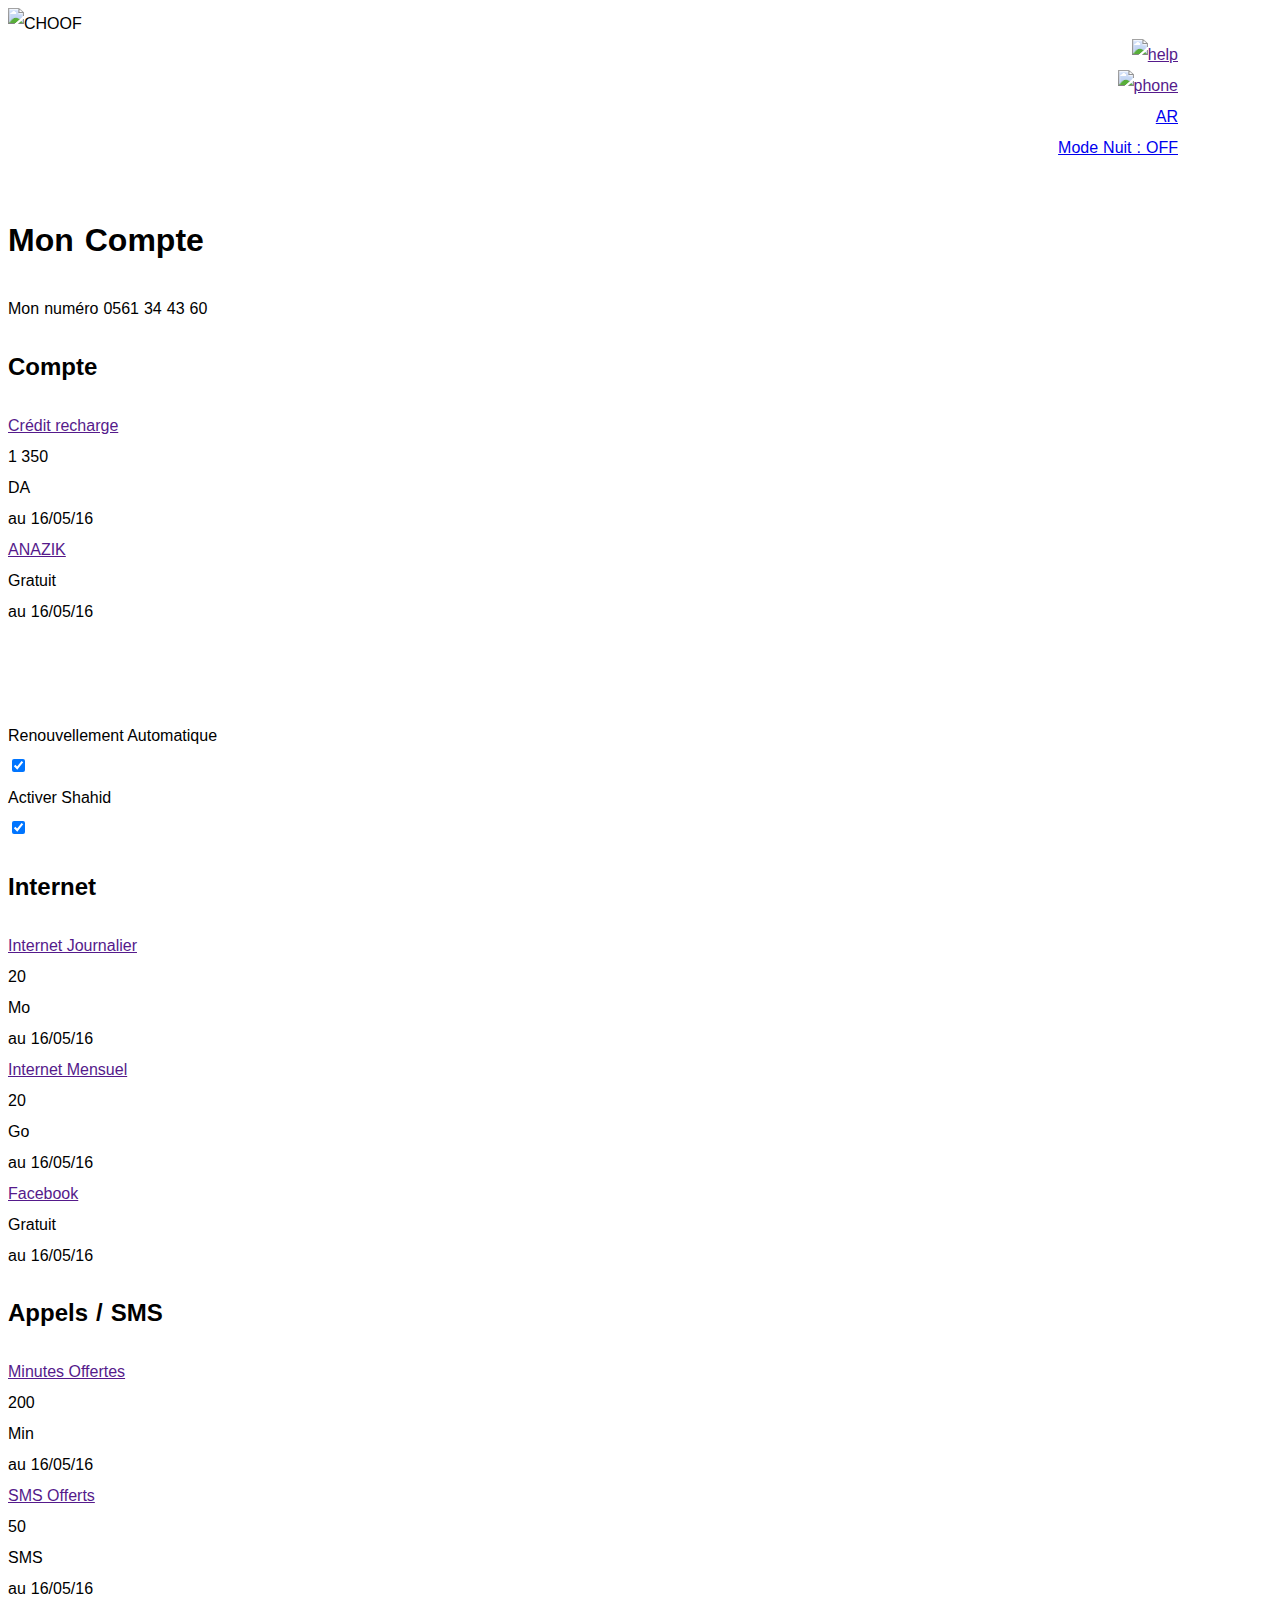
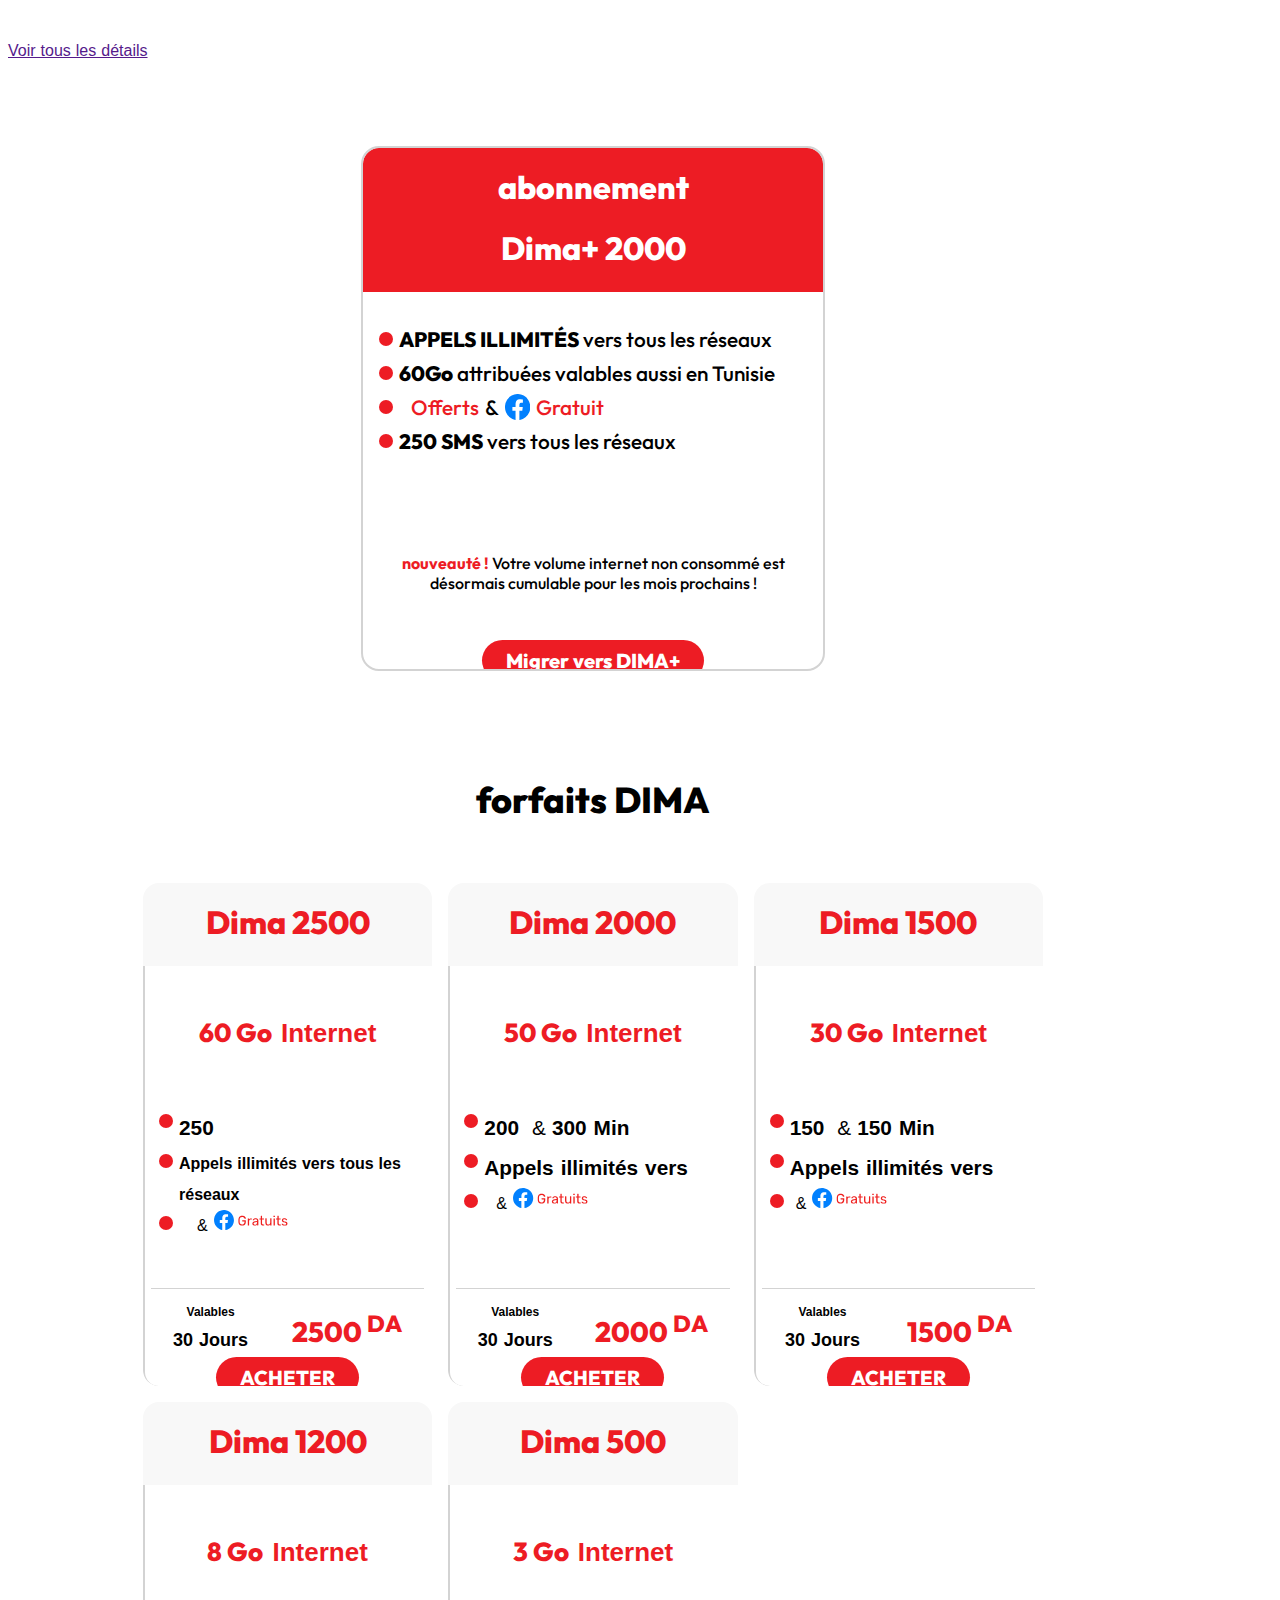
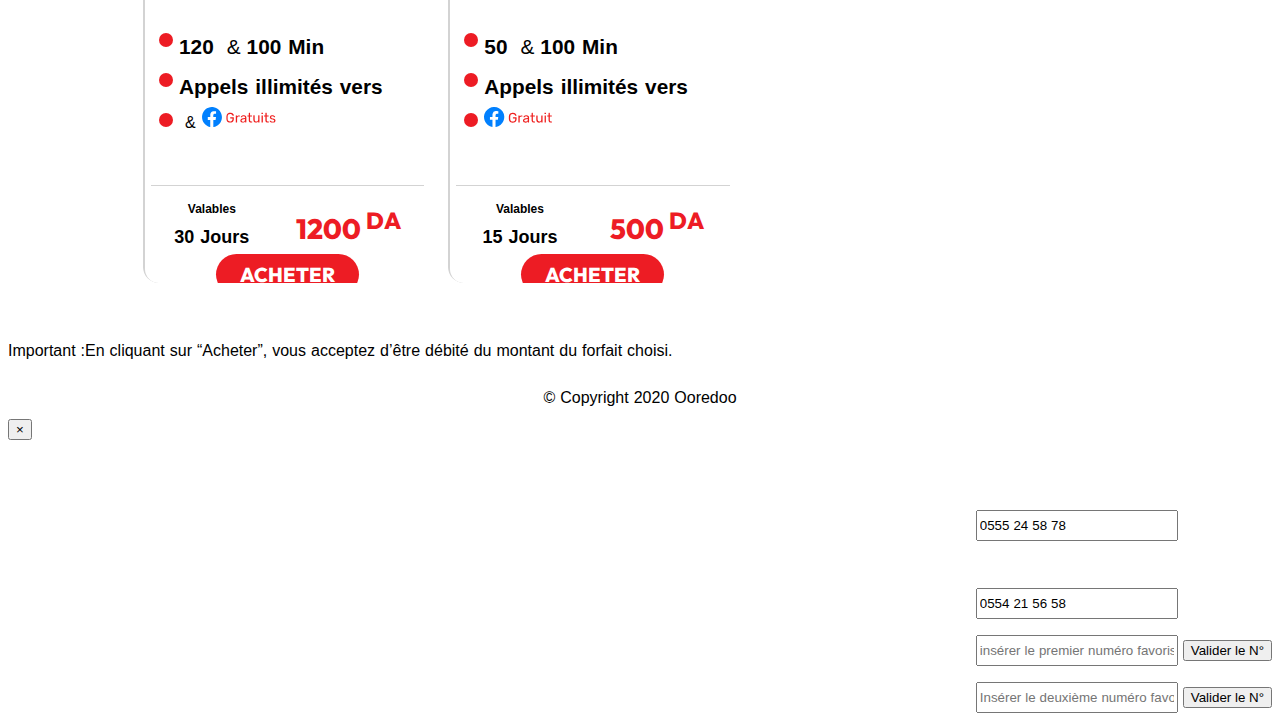
==== index.html @ aa5a16ae "forfaits done" ====
<!DOCTYPE html>
<html lang="fr">

<head>
    <meta charset="utf-8">
    <meta http-equiv="X-UA-Compatible"
          content="IE=edge">
    <meta name="viewport"
          content="width=device-width, initial-scale=1">
    <meta name="description"
          content="Page light">
    <meta name="author"
          content="ooredoo">
    <!-- generics -->
    <link rel="icon"
          href="images/icons/favicon-32.png"
          sizes="32x32">
    <link rel="icon"
          href="images/icons/favicon-57.png"
          sizes="57x57">
    <link rel="icon"
          href="images/icons/favicon-76.png"
          sizes="76x76">
    <link rel="icon"
          href="images/icons/favicon-96.png"
          sizes="96x96">
    <link rel="icon"
          href="images/icons/favicon-128.png"
          sizes="128x128">
    <link rel="icon"
          href="images/icons/favicon-192.png"
          sizes="192x192">
    <link rel="icon"
          href="images/icons/favicon-228.png"
          sizes="228x228">

    <!-- Android -->
    <link rel="shortcut icon"
          sizes="196x196"
          href="images/icons/favicon-196.png">

    <!-- iOS -->
    <link rel="apple-touch-icon"
          href="images/icons/favicon-120.png"
          sizes="120x120">
    <link rel="apple-touch-icon"
          href="images/icons/favicon-152.png"
          sizes="152x152">
    <link rel="apple-touch-icon"
          href="images/icons/favicon-180.png"
          sizes="180x180">


    <title>Page light - Forfait</title>
    <!-- Style CSS================================================================================ -->
    <link href="css/bootstrap.min.css"
          rel="stylesheet">
    <link href="css/bootstrap-theme.css"
          rel="stylesheet">
    <link href="css/font-awesome.min.css"
          rel="stylesheet">
    <link href="css/style.css"
          rel="stylesheet">
    <link href="css/icomoon.css"
          rel="stylesheet">
    <!-- <link href="css/rtl.css" rel="stylesheet"> -->
    <!-- Essential scripts ======================================================================== -->
    <script src="js/jquery/jquery-1.11.2.min.js"></script>
    <script type="text/javascript"
            src="js/jquery/jquery-migrate-1.2.1.min.js"></script>
    <script type='text/javascript'
            src='js/jquery/jquery.easing.js'></script>
    <script type='text/javascript'
            src='js/carousel.js'
            defer></script>
    <link rel="stylesheet"
          href="css/carousel.css">

    <link rel="stylesheet" href="css/components/ltm-modal.css">
    <link rel="stylesheet" href="css/obot.css">
    <script type='text/javascript' src="js/components/obot.js" defer></script>
    <script type='text/javascript' src="js/components/LtmModal.js" defer></script>
    <script src="js/components/LtmCardStepCollapse.js" defer></script>
    <script>
        $ = jQuery.noConflict();
    </script>
    <!-- Just for debugging purposes. Don't actually copy these 2 lines! --><!--[if lt IE 9]>
    <script src="js/ie8-responsive-file-warning.js"></script><![endif]-->
    <script src="js/ie-emulation-modes-warning.js"></script>
    <!-- HTML5 shim and Respond.js for IE8 support of HTML5 elements and media queries --><!--[if lt IE 9]>
    <script src="https://oss.maxcdn.com/html5shiv/3.7.2/html5shiv.min.js"></script>
    <script src="https://oss.maxcdn.com/respond/1.4.2/respond.min.js"></script><![endif]-->
    <!--     la gold-->

    <link href="css/components/ltm-card-step-collapse.css"
          rel="stylesheet">
    <!--     la gold-->
    <link href="css/recharge.css"
          rel="stylesheet">
    <link href="css/recharge-custom.css"
          rel="stylesheet">
    <link href="css/recharge-card.css"
          rel="stylesheet">
    <script type="text/javascript"
            defer>

        if(new URLSearchParams(window.location.search).get('resetShahid')==='true'){
            window.localStorage.setItem('shahid-active',"");
            const url = new URL(window.location.href);
            const params = new URLSearchParams(url.search);
            params.delete("resetShahid");
            window.history.replaceState({}, '', `${url.pathname}?${params}`);
            location.reload();
        }
        window.isShahidActive=window.localStorage.getItem('shahid-active')==="true";

        if(!window.isShahidActive){
           setTimeout(()=>{
               const modal=document.getElementById('shahid-modal');
               modal.open();
           },1000)
        }
    </script>
</head>

<body class="recharge">
<modal-component default-open="false" id="buy-modal">
    <div class="ltm-modal-container">
        <div class="ltm-modal">
            <div class="ltm-modal-header" style="justify-content: center">
                <div class="ltm-modal-title text-red text-center fs-34 text-outfit-bold" id="buy-modal-title">
                    DIMA 500
                </div>
                <!--                <button class="ltm-close-btn" onclick="document.getElementById('buy-modal').close()">-->
                <!--                    <img src="./images/components/close.png" alt="close"></button>-->
            </div>
            <div class="ltm-modal-body">
                <div style="padding: 1.2em;" class="text-center text-outfit" id="buy-modal-msg">
                    ...
                </div>
            </div>
            <div class="ltm-modal-footer" style="margin-bottom: 1em">
                <button class=" red-btn-outline border-round text-uppercase  text-outfit-bold" onclick="document.getElementById('buy-modal').close()">
                    ANNULER
                </button>
                <button class="red-btn border-round text-uppercase  text-outfit-bold"
                        onclick="
                        document.getElementById('buy-modal').close();
                        new URLSearchParams(window.location.search).get('noCredit')==='true'?document.getElementById('credit-modal').open():document.getElementById('congrats-modal').open();
                        "
                >
                    ACHETER
                </button>
            </div>
        </div>
    </div>
</modal-component>
<modal-component default-open="false" id="congrats-modal">
    <div class="ltm-modal-container">
        <div class="ltm-modal">
            <div class="ltm-modal-header" style="justify-content: center">
                <div class="ltm-modal-title text-red text-center fs-34 text-outfit-bold">
                    Félicitation !
                </div>
                <!--                <button class="ltm-close-btn" onclick="document.getElementById('congrats-modal').close()">-->
                <!--                    <img src="./images/components/close.png" alt="close"></button>-->
            </div>
            <div class="ltm-modal-body">
                <div style="padding: 1.2em;" class="text-center text-outfit" id="congrats-modal-msg">
                    ...
                </div>
            </div>
            <div class="ltm-modal-footer" style="margin-bottom: 1em" id="congrats-modal-footer">
                <button class="red-btn border-round text-uppercase text-outfit-bold" onclick="document.getElementById('congrats-modal').close()">
                    OK
                </button>
            </div>
            <div class="ltm-modal-footer" style="margin-bottom: 1em" id="congrats-modal-footer-shahid">
                <button class="red-btn-outline border-round text-uppercase text-outfit-bold" onclick="document.getElementById('congrats-modal').close()">
                    OK
                </button>
                <button class="red-btn border-round text-uppercase  text-outfit-bold" onclick="
                 localStorage.setItem('shahid-active','true');
                document.getElementById('congrats-modal').close();
                document.getElementById('congrats-shahid-modal').open()">
                    ACTIVER SHAHID
                </button>
            </div>
        </div>
    </div>
</modal-component>
<modal-component default-open="false" id="credit-modal">
    <div class="ltm-modal-container">
        <div class="ltm-modal">
            <div class="ltm-modal-header" style="justify-content: end">
                <!--                <div class="ltm-modal-title text-red text-center fs-34 text-outfit-bold">-->
                <!--                </div>-->
                <button class="ltm-close-btn" onclick="document.getElementById('credit-modal').close()">
                    <img src="./images/components/close.png" alt="close"></button>
            </div>
            <div class="ltm-modal-body">
                <div style="padding: 0 1.2em 2em;" class="text-center text-outfit" id="credit-modal-msg">
                    ...
                </div>
            </div>
            <!--            <div class="ltm-modal-footer" style="margin-bottom: 1em">-->
            <!--                <button class="red-btn border-round text-uppercase  text-outfit-bold" onclick="document.getElementById('credit-modal').close()">-->
            <!--                    OK-->
            <!--                </button>-->
            <!--            </div>-->
        </div>
    </div>
</modal-component>
<modal-component default-open="false" id="shahid-modal">
    <div class="ltm-modal-container">
        <div class="ltm-modal">
            <div class="ltm-modal-header" style="justify-content: end">
                <div class="ltm-modal-title text-red text-center fs-34 text-outfit-bold">SHAHID</div>
                <button class="ltm-close-btn" onclick="document.getElementById('shahid-modal').close()">
                    <img src="./images/components/close.png" alt="close"></button>
            </div>
            <div class="ltm-modal-body">
                <div style="padding: 0 1.2em 2em;" class="text-center text-outfit" id="shahid-modal-msg">
                    Profitez d'un accès à Shahid Mobile
                    <br>
                    valable jusqu'au jj/mm/aaaa
                </div>
            </div>
            <div class="ltm-modal-footer" style="margin-bottom: 1em">
                <button class="red-btn-outline border-round text-uppercase  text-outfit-bold" onclick="document.getElementById('shahid-modal').close()">
                    ANNULER
                </button>
                <button class="red-btn border-round text-uppercase  text-outfit-bold" onclick="
                localStorage.setItem('shahid-active','true');
                document.getElementById('shahid-modal').close();
                document.getElementById('congrats-shahid-modal').open()
                ">
                    ACTIVER
                </button>
            </div>
        </div>
    </div>
</modal-component>
<modal-component default-open="false" id="congrats-shahid-modal">
    <div class="ltm-modal-container">
        <div class="ltm-modal">
            <div class="ltm-modal-header" style="justify-content: center">
                <div class="ltm-modal-title text-red text-center fs-34 text-outfit-bold text-uppercase">
                    SHAHID activé !
                </div>
                <!--                <button class="ltm-close-btn" onclick="document.getElementById('congrats-modal').close()">-->
                <!--                    <img src="./images/components/close.png" alt="close"></button>-->
            </div>
            <div class="ltm-modal-body">
                <div style="padding: 1.2em;" class="text-center text-outfit" id="congrats-shahid-modal-msg">
                    Service Shahid activé ! Vous recevrez un SMS avec un lien sous peu
                </div>
            </div>
            <div class="ltm-modal-footer" style="margin-bottom: 1em">
                <button class="red-btn border-round text-uppercase  text-outfit-bold" onclick="document.getElementById('congrats-shahid-modal').close()">
                    OK
                </button>
            </div>
        </div>
    </div>
</modal-component>

<!--<obot-component id="obot">-->
<!--    <div class="ltm-obot-container" id="obot-container-div">-->
<!--        <div class="ltm-obot-chat-container">-->
<!--            <div class="ltm-obot-header">-->
<!--                <img src="./images/obot/chat-title.png" alt="">-->
<!--                <img src="./images/obot/close.png" alt="" onclick="document.getElementById('obot').toggle();document.getElementById('obot-modal').close()">-->
<!--            </div>-->
<!--            <div id="obot-scroll-div">-->
<!--                <div id="obot-discussion-div">-->

<!--                </div>-->
<!--                <div id="obot-choices-container-div">-->
<!--                    <p>Quel est votre requete:</p>-->
<!--                    <div id="obot-choices-div">-->
<!--                    </div>-->
<!--                </div>-->
<!--                <div id="obot-thinking" class="d-none"><span>...</span></div>-->
<!--            </div>-->
<!--            <div class="ltm-obot-footer">-->
<!--                <input id="obot-text-input" type="text" placeholder="Exemple : quel sont les offres disponibles">-->
<!--                <button id="obot-send-btn"><img src="./images/obot/send.png" alt=""></button>-->
<!--            </div>-->
<!--        </div>-->
<!--        <button class="ltm-obot-toggle" onclick="document.getElementById('obot').toggle();document.getElementById('obot-modal').close()">-->
<!--            <img src="images/obot/obot.png" alt="close"></button>-->

<!--    </div>-->
<!--</obot-component>-->


<div class="custom-modal modal-hidden"
     id="custom-modal">
    <script>
        const page1 = () => {
            const p1 = document.getElementById("modal-page-1");
            const p2 = document.getElementById("modal-page-2");
            const btn2 = document.getElementById("btn-conditions");
            p1.classList.remove("d-none");
            p2.classList.add("d-none");
            btn2.classList.remove("d-none");
        };
        const page2 = () => {
            const p1 = document.getElementById("modal-page-1");
            const p2 = document.getElementById("modal-page-2");
            const btn2 = document.getElementById("btn-conditions");
            p2.classList.remove("d-none");
            p1.classList.add("d-none");
            btn2.classList.add("d-none");
        };

        function validateDate() {
            const isValidDate = (dateString) => {
                // Check if the input is a valid date using a regular expression
                const dateRegex = /^\d{4}-\d{2}-\d{2}$/;

                if (!dateRegex.test(dateString)) {
                    return false;
                }

                // Check if the date is a valid date using JavaScript Date object
                const date = new Date(dateString);
                return !isNaN(date.getTime());
            }
            const dateInput = document.getElementById('modal-dateInput').value;
            const acceptBtn = document.getElementById('btn-accept-date');
            acceptBtn.disabled = !isValidDate(dateInput)
            console.log("is typing", dateInput, acceptBtn.disabled)
        }


    </script>
    <div class="custom-modal-popup relative"
         style="padding: 34px 60px">
        <button class="close text"
                onclick="closeModal()"><img src="images/carousel-assets/close.png"
                                            alt="close"/></button>
        <h2 class="text-center text-outfit text-red"
            style="font-size: 2rem">INFORMATIONS</h2>
        <div id="modal-page-1">
            <p class="text-center text-bold text-outfit">
                Signez votre contrat <img src="images/fidelity/4G.png"
                                          class="img-inline-1em"> gratuitement et sans engagement et bénéficiez d'une semaine de connexion GRATUITE
                (1GO).
            </p>
            <br> <br>
            <div class="center">
                <button class="red-btn text-outfit border-round fs-18"
                        onclick="page2()">ACCEPTER
                </button>
            </div>
        </div>
        <div id="modal-page-2"
             class="d-none">
            <p class="text-center text-bold text-outfit">
                Veulillez introduire votre date de naissance comme suit
            </p>
            <p class="text-center text-bold text-outfit">
                <input type="date"
                       id="modal-dateInput"
                       class="form-control"
                       name="birthday"
                       placeholder="Exemple: JJ/MM/AAAA"
                       value=""
                       required
                       style="border-radius: 40px; background-color: #c9c9c9"
                       onchange="validateDate()"
                >
            </p>
            <br> <br>
            <div class="center">
                <button class="red-btn-outline text-outfit border-round fs-18"
                        onclick="page1()">RETOUR
                </button>
                <button class="red-btn text-outfit border-round fs-18"
                        id="btn-accept-date"
                        disabled
                        onclick="(()=>{
                  window.location.href = './conditions.html';
                })()">ACCEPTER
                </button>
            </div>
        </div>


        <!--        <a href="./conditions.html" class="red-btn text-outfit border-round fs-18">ACCEPTER</a>-->

        <br> <a href="./conditions.html"
                class="text-uppercase text-bold"
                style="color: inherit; position: absolute;right: 16px; bottom: 16px"
                id="btn-conditions">Conditions générales</a> <img src="images/fidelity/4G.png"
                                                                  style="position: absolute;right: 0;bottom: 0;z-index: -1;opacity: 0.2">
    </div>
</div>
<div class="accessibilities mobileMenu"
     style="display: none;">
    <div class="accessibilities-header">
        <img src="images/choof-black.svg"
             alt="Logo ooredoo"
             class="img-responsive">
    </div>
    <div class="accessibilities-menu">
        <ul>
            <li>
                <a href="#"
                   class="dark-btn-mobile"> <span><img src="images/icons/dark-icon.svg"
                                                       width="23"
                                                       alt=""></span> <span
                        class="dark-btn-caption">Activer mode nuit</span> </a>
            </li>
            <li>
                <a href="index-ar.html"> <span class="lang"><img src="images/icons/icone-ar.svg"
                                                                 width="23"
                                                                 alt=""></span> Changer de langue </a>
            </li>
            <li>
                <a href=""> <span class="comment"><img src="images/icons/icone-quest.svg"
                                                       width="14"
                                                       alt=""></span> Comment recharger ma ligne ? </a>
            </li>
            <li>
                <a href=""> <span class="aide"><img src="images/icons/icone-aide.svg"
                                                    width="19"
                                                    alt=""></span> Besoin d’aide ? </a>
            </li>
        </ul>
    </div>
</div>
<div id="page"
     class="clearfix">

    <div class="header">
        <div class="container">
            <div class="pull-right">
                <div class="logo-section">

                    <div class="logo-directive">
                        <img src="images/gold-plus/choof.svg"
                             alt="CHOOF"
                             class="img-responsive choof-logo">
                    </div>
                </div>
                <!-- logo-section -->
            </div>
            <div class="pull-left">
                <div class="header-button lang-list">
                    <a class="current"
                       onclick="return false;"
                       href="#"> <i class="fa fa-bars"
                                    aria-hidden="true"></i> </a>
                </div>
                <!-- /lang-list -->
                <div class="accessibilities hidden-xxs text-right">
                    <div class="help">
                        <a href=""> <img src="images/icons/help.svg"
                                         alt="help"
                                         class="img-responsive"> </a>
                    </div>
                    <div class="phone">
                        <a href=""> <img src="images/icons/phone.svg"
                                         alt="phone"
                                         class="img-responsive"> </a>
                    </div>
                    <div class="lang">
                        <a href="index-ar.html"> AR </a>
                    </div>
                    <div class="dark-btn switch">
                        <a href="#"
                           class="inner-switch">Mode Nuit : OFF</a>
                    </div>
                </div>
                <!-- accessibilities -->
            </div>
        </div>
    </div>
    <!-- /header -->
    <div id="main-content">
        <section class="main-banner">
            <!--            <picture>-->
            <!--                <source srcset="images/dimax/main-banner-v1-mobile-fr.jpg" media="(max-width: 992px)">-->
            <!--                <img class="img-contain" src="images/dimax/main-banner-v1-desktop-fr.jpg" alt="" style="width: 100%">-->
            <!--            </picture>-->
            <!--            <a href="./dimax.html" class="red-btn text-outfit border-round fs-20">Migrer vers DIMA +</a>-->
        </section>

        <!-- md-my-account -->
        <section class="md-s md-my-account clearfix"
                 style="padding-top: 26px">
            <div class="section-title">
                <div class="container">
                    <div class="row">
                        <div class="col-sm-6 pull-left">
                            <div class="title">
                                <h1><span>Mon Compte</span></h1>
                            </div>
                        </div>
                        <div class="col-sm-6 pull-right">
                            <div class="description">
                                <p><span>
								<span class="hidden-xs ">Mon numéro  </span><span
                                        class="safari_only num">0561 34 43 60</span></span></p>

                            </div>
                        </div>
                    </div>
                </div>
            </div>

            <div class="section-content">
                <div class="container">
                    <div class="row">
                        <div class="my-account-container">
                            <div class="col-md-4">
                                <div class="my-account-holder">
                                    <div class="holder-header expandable">
                                        <h2>Compte</h2>
                                    </div>
                                    <!-- /holder-header -->
                                    <div class="holder-content">

                                        <!-- /holder-content-inner -->


                                        <!-- /holder-content-inner -->
                                        <div class="holder-content-inner ">
                                            <div class="row">
                                                <div class="col-xs-12">
                                                    <div class="credit-info">
                                                        <a href=""
                                                           class="x-credit">Crédit recharge</a>
                                                    </div>
                                                </div>
                                                <div class="clearfix"></div>
                                                <div class="progressBarContainer">
                                                    <div class="col-xs-8 pull-left">
                                                        <div class="progressBar">
                                                            <span style="width: 90%;"
                                                                  class="progressPercentage greenbar"></span>
                                                        </div>
                                                        <!-- /progressBar -->
                                                    </div>
                                                    <div class="col-xs-4 pull-right">
                                                        <div class="credit">
                                                            <div class="price table">
                                                                <div class="price-hero">
                                                                    <div class="table-row">
                                                                        <div class="table-cell">
                                                                            <span class="price-unit">1 350</span>
                                                                        </div>
                                                                        <div class="table-cell">
                                                                            <span class="currency">DA</span>
                                                                        </div>
                                                                    </div>
                                                                    <div class="">
                                                                        <span class="validity">au 16/05/16</span>
                                                                    </div>
                                                                </div>
                                                            </div>
                                                        </div>
                                                        <!-- /credit -->
                                                    </div>
                                                </div>
                                                <!-- /progressBarContainer -->
                                            </div>
                                        </div>
                                        <div class="holder-content-inner ">
                                            <div class="row">
                                                <div class="col-xs-12">
                                                    <div class="credit-info">
                                                        <a href=""
                                                           class="anazik-dash">ANAZIK</a>
                                                    </div>
                                                </div>
                                                <div class="clearfix"></div>
                                                <div class="progressBarContainer">
                                                    <div class="col-xs-8 pull-left">
                                                        <div class="progressBar">
                                                            <span style="width: 80%;"
                                                                  class="progressPercentage greenbar"></span>
                                                        </div>
                                                        <!-- /progressBar -->
                                                    </div>
                                                    <div class="col-xs-4 pull-right">
                                                        <div class="credit">
                                                            <div class="price table">
                                                                <div class="price-hero">
                                                                    <div class="table-row">
                                                                        <div class="table-cell">
                                                                            <span class="price-unit">Gratuit</span>
                                                                        </div>

                                                                    </div>
                                                                    <div class="">
                                                                        <span class="validity">au 16/05/16</span>
                                                                    </div>
                                                                </div>
                                                            </div>
                                                        </div>
                                                        <!-- /credit -->
                                                    </div>
                                                </div>
                                                <!-- /progressBarContainer -->
                                            </div>
                                        </div>
                                        <br> <br> <br>
                                        <!-- /holder-content-inner -->
                                        <div class="holder-content-inner border-0">
                                            <div class="row">
                                                <div class="col-xs-8 pull-left">
                                                    <div class="credit-info">
                                                        <a class="small">Renouvellement Automatique</a>
                                                    </div>
                                                </div>
                                                <div class="col-xs-4 pull-right">
                                                    <div class="onoffswitch">
                                                        <input type="checkbox"
                                                               name="onoffswitch"
                                                               class="onoffswitch-checkbox"
                                                               id="myonoffswitch"
                                                               checked=""> <label class="onoffswitch-label"
                                                                                  for="myonoffswitch"> <span class="onoffswitch-inner"></span>
                                                        <span class="onoffswitch-switch"></span> </label>
                                                    </div>
                                                    <!-- /credit -->
                                                </div>
                                            </div>
                                            <div class="row">
                                                <div class="col-xs-8 pull-left">
                                                    <div class="credit-info">
                                                        <a class="small">Activer Shahid</a>
                                                    </div>
                                                </div>
                                                <div class="col-xs-4 pull-right">
                                                    <div class="onoffswitch">
                                                        <input type="checkbox"
                                                               name="activate-shahid"
                                                               class="onoffswitch-checkbox"
                                                               id="activate-shahid"
                                                               checked=""> <label class="onoffswitch-label"
                                                                                  for="activate-shahid"> <span class="onoffswitch-inner"></span>
                                                        <span class="onoffswitch-switch"></span> </label>
                                                    </div>
                                                    <!-- /credit -->
                                                </div>
                                            </div>
                                        </div>
                                    </div>
                                    <!-- /holder-content -->
                                </div>
                                <!-- /my-account-holder -->
                            </div>
                            <div class="col-md-4">
                                <div class="my-account-holder"
                                     style="">
                                    <div class="holder-header expandable">
                                        <h2 class="internet">Internet</h2>
                                    </div>
                                    <!-- /holder-header -->
                                    <div class="holder-content">

                                        <!-- /holder-content-inner -->
                                        <div class="holder-content-inner expandable">
                                            <div class="row">
                                                <div class="col-xs-12">
                                                    <div class="credit-info">
                                                        <a href=""
                                                           class="x-t-internet">Internet Journalier</a>
                                                    </div>
                                                </div>
                                                <div class="clearfix"></div>
                                                <div class="progressBarContainer">
                                                    <div class="col-xs-8 pull-left">
                                                        <div class="progressBar">
                                                            <span style="width: 20%;"
                                                                  class="progressPercentage redbar"></span>
                                                        </div>
                                                        <!-- /progressBar -->
                                                    </div>
                                                    <div class="col-xs-4 pull-right">
                                                        <div class="credit">
                                                            <div class="price table">
                                                                <div class="price-hero">
                                                                    <div class="table-row">
                                                                        <div class="table-cell">
                                                                            <span class="price-unit">20</span>
                                                                        </div>
                                                                        <div class="table-cell">
                                                                            <span class="currency">Mo</span>
                                                                        </div>
                                                                    </div>
                                                                    <div class="">
                                                                        <span class="validity">au 16/05/16</span>
                                                                    </div>
                                                                </div>
                                                            </div>
                                                        </div>
                                                        <!-- /credit -->
                                                    </div>
                                                </div>
                                                <!-- /progressBarContainer -->
                                            </div>
                                        </div>
                                        <div class="holder-content-inner expandable">
                                            <div class="row">
                                                <div class="col-xs-12">
                                                    <div class="credit-info">
                                                        <a href=""
                                                           class="x-m-internet">Internet Mensuel</a>
                                                    </div>
                                                </div>
                                                <div class="clearfix"></div>
                                                <div class="progressBarContainer">
                                                    <div class="col-xs-8 pull-left">
                                                        <div class="progressBar">
                                                            <span style="width: 20%;"
                                                                  class="progressPercentage redbar"></span>
                                                        </div>
                                                        <!-- /progressBar -->
                                                    </div>
                                                    <div class="col-xs-4 pull-right">
                                                        <div class="credit">
                                                            <div class="price table">
                                                                <div class="price-hero">
                                                                    <div class="table-row">
                                                                        <div class="table-cell">
                                                                            <span class="price-unit">20</span>
                                                                        </div>
                                                                        <div class="table-cell">
                                                                            <span class="currency">Go</span>
                                                                        </div>
                                                                    </div>
                                                                    <div class="">
                                                                        <span class="validity">au 16/05/16</span>
                                                                    </div>
                                                                </div>
                                                            </div>
                                                        </div>
                                                        <!-- /credit -->
                                                    </div>
                                                </div>
                                                <!-- /progressBarContainer -->
                                            </div>
                                        </div>

                                        <!-- /holder-content-inner -->
                                        <div class="holder-content-inner expandable">
                                            <div class="row">
                                                <div class="col-xs-12">
                                                    <div class="credit-info">
                                                        <a href=""
                                                           class="facebook">Facebook</a>
                                                    </div>
                                                </div>
                                                <div class="clearfix"></div>
                                                <div class="progressBarContainer">
                                                    <div class="col-xs-8 pull-left">
                                                        <div class="progressBar">
                                                            <span style="width: 20%;"
                                                                  class="progressPercentage redbar"></span>
                                                        </div>
                                                        <!-- /progressBar -->
                                                    </div>
                                                    <div class="col-xs-4 pull-right">
                                                        <div class="credit">
                                                            <div class="price table">
                                                                <div class="price-hero">
                                                                    <div class="table-row">
                                                                        <div class="table-cell">
                                                                            <span class="price-unit">Gratuit</span>
                                                                        </div>

                                                                    </div>
                                                                    <div class="">
                                                                        <span class="validity">au 16/05/16</span>
                                                                    </div>
                                                                </div>
                                                            </div>
                                                        </div>
                                                        <!-- /credit -->
                                                    </div>
                                                </div>
                                                <!-- /progressBarContainer -->
                                            </div>
                                        </div>


                                    </div>
                                    <!-- /holder-content -->
                                </div>
                                <!-- /my-account-holder -->
                            </div>
                            <div class="col-md-4">
                                <div class="my-account-holder">
                                    <div class="holder-header expandable">
                                        <h2 class="appels">Appels / SMS</h2>
                                    </div>
                                    <!-- /holder-header -->
                                    <div class="holder-content">

                                        <div class="holder-content-inner">
                                            <div class="row">
                                                <div class="col-xs-8 pull-left">
                                                    <div class="credit-info">
                                                        <a href=""
                                                           class="x-free-call">Minutes Offertes</a>

                                                    </div>
                                                </div>
                                                <div class="col-xs-4 pull-right">
                                                    <div class="credit">
                                                        <div class="price table">
                                                            <div class="price-hero">
                                                                <div class="table-row">
                                                                    <div class="table-cell">
                                                                        <span class="price-unit">200</span>
                                                                    </div>
                                                                    <div class="table-cell">
                                                                        <span class="currency">Min</span>
                                                                    </div>
                                                                </div>
                                                                <div class="">
                                                                    <span class="validity">au 16/05/16</span>
                                                                </div>
                                                            </div>
                                                        </div>
                                                    </div>
                                                    <!-- /credit -->
                                                </div>
                                            </div>
                                        </div>
                                        <!-- /holder-content-inner -->
                                        <div class="holder-content-inner expandable">
                                            <div class="row">
                                                <div class="col-xs-12">
                                                    <div class="credit-info">
                                                        <a href=""
                                                           class="x-free-sms">SMS Offerts</a>
                                                    </div>
                                                </div>
                                                <div class="clearfix"></div>
                                                <div class="progressBarContainer">
                                                    <div class="col-xs-8 pull-left">
                                                        <div class="progressBar">
                                                            <span style="width: 20%;"
                                                                  class="progressPercentage redbar"></span>
                                                        </div>
                                                        <!-- /progressBar -->
                                                    </div>
                                                    <div class="col-xs-4 pull-right">
                                                        <div class="credit">
                                                            <div class="price table">
                                                                <div class="price-hero">
                                                                    <div class="table-row">
                                                                        <div class="table-cell">
                                                                            <span class="price-unit">50</span>
                                                                        </div>
                                                                        <div class="table-cell">
                                                                            <span class="currency">SMS</span>
                                                                        </div>
                                                                    </div>
                                                                    <div class="">
                                                                        <span class="validity">au 16/05/16</span>
                                                                    </div>
                                                                </div>
                                                            </div>
                                                        </div>
                                                        <!-- /credit -->
                                                    </div>
                                                </div>
                                                <!-- /progressBarContainer -->
                                            </div>
                                        </div>

                                        <!-- /holder-content-inner -->
                                    </div>
                                    <!-- /holder-content -->
                                </div>
                                <!-- /my-account-holder -->
                            </div>
                            <div class="col-xs-12 visible-xs visible-sm">
                                <div class="expandTiggerContainer">
                                    <div class="expandTiggerIcon">
                                        <img src="images/icons/plus.png"
                                             alt="">
                                    </div>
                                    <div class="expandTiggerText">
                                        <a href=""
                                           class="btn btn-bordered collapseTrigger">Voir tous les détails</a>
                                    </div>
                                </div>
                                <!-- /expandTiggerContainer -->
                            </div>
                        </div>
                        <!-- /my-account-container -->
                    </div>
                    <br><br>
                </div>
            </div>
            <div class="ooredoo-birthday d-none">
                <img src="images/birthday.png"
                     alt="">
            </div>
            <div class="default-promo">
                <div class="container main-section-container">
                    <div class="promo-grid promo-grid-one"
                         id="promo-grid-main">
                        <script>
                            (() => {
                                const data = [
                                    {
                                        title: "abonnement <br/> Dima+ 2000",
                                        price: 1000,
                                        gigas: 60,
                                        minutes: 0,
                                        sms: 250,
                                        calls: "all",
                                        duration: "30 Jours",
                                        bonus: ["fb", "anazik", "anaflix"],
                                    },
                                ];

                                const listContainer = document.getElementById("promo-grid-main");

                                data.forEach(function (item) {
                                    const card = document.createElement("div");
                                    card.className = "promo-card outline-grey variation-1";
                                    card.innerHTML = `
                                            <div class="promo-card-content">
                                            <h2 class="promo-card-title"><span class="text-outfit text-uppercase text-center">${item.title}</span></h2>
                                                <ul class="offer-list">
                                                    <li class="text-outfit-light" style="margin-top: 10px;"><span><span class="text-outfit">APPELS ILLIMITÉS </span> vers tous les réseaux</span></li>
                                                    <li class="text-outfit-light"><span><span class="text-outfit">${item.gigas}Go</span> attribuées valables aussi en Tunisie</span></li>
                                                    <li  class="text-outfit-light">
                                                        ${item.bonus.includes("anazik") ? `<img src="images/dimax/Icon-Anazik.svg" alt="">` : ''}
                                                        ${item.bonus.includes("anaflix") ? `<img src="images/dimax/Icon-Anaflix.svg" alt=""> <span class="text-red">Offerts</span>` : ''}
                                                        ${item.bonus.includes("shahid") ? `<img src="images/dimax/Icon-Chahid.svg" alt="">` : ''}
                                                        ${item.bonus.includes("fb") ? `<span >&</span><img src="images/dimax/fb.svg" alt=""> <span class="text-red">Gratuit</span>` : ''}
                                                    </li>
                                                     <li class="text-outfit-light"><span><span class="text-outfit">${item.sms} SMS</span> vers tous les réseaux</span></li>
                                                </ul>
                                                <br>
                                                <div class="dima-footer">
                                                <p class="text-center text-outfit-light"><span class="text-red text-uppercase text-bold">nouveauté !</span> Votre volume internet non consommé est désormais cumulable pour les mois prochains !</p>
                                                   <br>
                                                    <div class="center">
                                                        <a href="./dimax.html"
                                                           class="red-btn text-outfit border-round fs-20">Migrer vers DIMA+</a>
                                                    </div>
                                                </div>
                                            </div>
`;

                                    listContainer.appendChild(card);
                                });
                            })();
                        </script>
                    </div>
                    <div class="default-promo-header text-uppercase">
                        <br>
                        <br>
                        <h2 class="text-uppercase fs-36 text-center">forfaits DIMA</h2>
                        <br>
                    </div>
                    <div class="promo-grid promo-grid-three"
                         id="promo-grid-forfait">
                        <script>
                            (() => {
                                const data = [
                                    {
                                        title: "Dima 2500",
                                        price: 2500,
                                        gigas: 60,
                                        minutes: 0,
                                        sms: 250,
                                        calls: "all",
                                        duration: "30 Jours",
                                        bonus: ["fb", "anazik", "shahid", "anaflix"],
                                        msgs: {
                                            confirm: "Appels illimités vers tous les réseaux nationaux + 60Go + FB + 250 SMS vers tous les réseaux + ANAZIK,  et ANAFLIX et SHAHID pendant 30 jours",
                                            congrats: "Félicitations ! Vous venez de recevoir des appels illimités vers tous les réseaux nationaux + 60Go + FB + 250 SMS vers tous les réseaux + ANAZIK,  ANAFLIX et SHAHID pendant 30 jours",
                                            noCredit: "Votre crédit est insuffisant pour acheter le forfait Dima 2500. Veuillez recharger votre compte.",
                                        }
                                    },
                                    {
                                        title: "Dima 2000",
                                        price: 2000,
                                        gigas: 50,
                                        minutes: 300,
                                        sms: 200,
                                        calls: "ooredoo",
                                        duration: "30 Jours",
                                        bonus: ["fb", "anazik", "anaflix"],
                                        msgs: {
                                            confirm: "50Go + FB + 300 min et 200 SMS valables vers tous les réseaux nationaux + appels illimités vers Ooredoo + ANAZIK + ANAFLIX, le tout valable 30 jours",
                                            congrats: "Félicitations ! Vous avez 50Go + FB + 300 min et 200 SMS vers tous les réseaux nationaux + appels illimités vers Ooredoo + ANAZIK + ANAFLIX, le tout valable 30 jours",
                                            noCredit: "Votre crédit est insuffisant pour acheter le forfait Dima 2000. Veuillez recharger votre compte.",
                                        }
                                    },
                                    {
                                        title: "Dima 1500",
                                        price: 1500,
                                        gigas: 30,
                                        minutes: 150,
                                        sms: 150,
                                        calls: "ooredoo",
                                        duration: "30 Jours",
                                        bonus: ["fb", "anaflix"],
                                        msgs: {
                                            confirm: "30Go + FB + 150 min et 150 SMS valables vers tous les réseaux nationaux + appels illimités vers Ooredoo + ANAFLIX, le tout valable 30 jours",
                                            congrats: "Félicitations ! Vous avez reçu 30Go + FB + 150 min et 150 SMS vers tous les réseaux nationaux + appels illimités vers Ooredoo + ANAFLIX, le tout valable 30 jours",
                                            noCredit: "Votre crédit est insuffisant pour acheter le forfait Dima 1500. Veuillez recharger votre compte.",
                                        }
                                    },
                                    {
                                        title: "Dima 1200",
                                        price: 1200,
                                        gigas: 8,
                                        minutes: 100,
                                        sms: 120,
                                        calls: "ooredoo",
                                        duration: "30 Jours",
                                        bonus: ["fb", "anazik"],
                                        msgs: {
                                            confirm: "8Go + FB + 100 min et 120 SMS valables vers tous les réseaux nationaux + Appels illimités Ooredoo + ANAZIK, le tout valable 30 jours",
                                            congrats: "Félicitations ! Vous avez 8Go + FB + 100 min et 120 SMS vers tous les réseaux nationaux + Appels illimités vers Ooredoo + ANAZIK, le tout valable 30 jours",
                                            noCredit: "Votre crédit est insuffisant pour acheter le forfait Dima 1200. Veuillez recharger votre compte.",
                                        }
                                    },
                                    {
                                        title: "Dima 500",
                                        price: 500,
                                        gigas: 3,
                                        minutes: 100,
                                        sms: 50,
                                        calls: "ooredoo",
                                        duration: "15 Jours",
                                        bonus: ["fb1"],
                                        msgs: {
                                            confirm: "3Go + FB + 100 min et 50 SMS valables vers tous les réseaux nationaux + appels illimités vers Ooredoo, le tout valable 15 jours",
                                            congrats: "Félicitations ! Vous avez 3Go + FB + 100 min et 50 SMS vers tous les réseaux nationaux + appels illimités vers Ooredoo, le tout valable 15 jours",
                                            noCredit: "Votre crédit est insuffisant pour acheter le forfait Dima 500. Veuillez recharger votre compte.",
                                        }
                                    },
                                ];

                                const listContainer = document.getElementById("promo-grid-forfait");


                                data.forEach(function (item, index) {
                                    const card = document.createElement("div");
                                    card.className = "promo-card variation-2";
                                    card.innerHTML = `
                                            <div class="promo-card-content">
                                            <h2 class="promo-card-title"><span class="text-outfit text-uppercase text-center">${item.title}</span></h2>
                                                <h4 class="text-red text-center fs-26"><span
                                                        class="text-outfit">${item.gigas} Go</span>
                                                    <b>Internet</b></h4>
                                                <ul class="offer-list">
                                                    <li>${item.sms ? `<span class="text-bold">${item.sms} <img src="images/dimax/Icon-SMS.svg"
                                                                                     alt=""
                                                                                     class="img-inline-1em"></span>` : ''}
                                                    ${item.minutes && item.sms ? "<span>&</span>" : ''}
                                                    ${item.minutes ? `<span class="text-bold">${item.minutes} Min <img
                                                            src="images/dimax/Icon-Appel.svg" alt=""
                                                            class="img-inline-1em"></span>` : ''}
                                                    </li>
                                                    ${item.calls === "all" ? `<li><span class="text-bold fs-16">Appels illimités vers tous les réseaux</span></li>` : `<li><span class="text-bold">Appels illimités vers <img
                                                            src="images/dimax/ooredoo_logo.svg"
                                                            alt="" class="img-inline-1em"
                                                            style="font-size: 0.8em"></span>
                                                    </li>`}
                                                    <li>
                                                        ${item.bonus.includes("anazik") ? `<img src="images/dimax/Icon-Anazik.svg" alt="">` : ''}
                                                        ${item.bonus.includes("anaflix") ? `<img src="images/dimax/Icon-Anaflix.svg" alt="">` : ''}
                                                        ${item.bonus.includes("shahid") ? `<img src="images/dimax/Icon-Chahid.svg" alt="">` : ''}
                                                        ${item.bonus.includes("fb") ? `&<img src="images/dimax/FB-Gratuits.svg" alt="">` : ''}
														${item.bonus.includes("fb1") ? `<img src="images/dimax/FB-Gratuit.svg" alt="">` : ''}
                                                    </li>
                                                </ul>
                                                <div class="dima-footer">

                                                    <div class="price-duration fs-28">
                                                    <span class="text-bold text-center">
                                                       <span class="fs-12">Valables</span>
                                                       <span class="text-bold white-space-nowrap fs-18">${item.duration}</span>
                                                    </span>
                                                        <span class="text-outfit text-red">${item.price} <sup>DA</sup></span>
                                                    </div>
                                                    <div class="center">
                                                        <button
                                                            id="card-action-${index}"
                                                           class="red-btn text-outfit border-round fs-20" >ACHETER</button>
                                                    </div>
                                                </div>
                                            </div>
`;

                                    listContainer.appendChild(card);
                                    document.getElementById(`card-action-${index}`).onclick = function () {
                                        document.getElementById('buy-modal-title').innerHTML = item.title;
                                        document.getElementById('buy-modal-msg').innerHTML = item.msgs.confirm;
                                        document.getElementById('congrats-modal-msg').innerHTML = item.msgs.congrats;
                                        if(index===0 && !window.isShahidActive){
                                            document.getElementById('congrats-modal-footer').classList.add("d-none");
                                            document.getElementById('congrats-modal-footer-shahid').classList.remove("d-none");
                                        }else{
                                            document.getElementById('congrats-modal-footer-shahid').classList.add("d-none");
                                            document.getElementById('congrats-modal-footer').classList.remove("d-none");
                                        }
                                        document.getElementById('credit-modal-msg').innerHTML = item.msgs.noCredit;
                                        document.getElementById('buy-modal').open();
                                    }
                                });
                            })();
                        </script>
                    </div>
                </div>
            </div>
        </section>
        <!-- /md-my-account  -->

        <!-- md-Roaming-Section  -->

        <!--        <div class="center social-footer">-->
        <!--            <h1 class="text-uppercase text-red text-outfit">restez connecés</h1>-->
        <!--            <div class="social-links">-->
        <!--                <a href="https://web.facebook.com/OoredooDZ" class="social-link" target="_blank"><img src="images/carousel-assets/social_fb.png" alt="facebook"/></a>-->
        <!--                <a href="https://www.instagram.com/ooredooalgerie/" class="social-link" target="_blank"><img src="images/carousel-assets/social_instagram.png" alt="instagram"/></a>-->
        <!--                <a href="https://twitter.com/OoredooDZ" class="social-link" target="_blank"><img src="images/carousel-assets/social_twitter.png" alt="twitter"/></a>-->
        <!--                <a href="https://www.linkedin.com/company/ooredoo-algerie/" class="social-link" target="_blank"><img src="images/carousel-assets/social_linkedin.png" alt="linkedin"/></a>-->
        <!--                <a href="https://www.youtube.com/channel/UCHA12Axwf7nAHgeJau3aHGw" class="social-link" target="_blank"><img src="images/carousel-assets/social_youtube.png" alt="youtube"/></a>-->
        <!--            </div>-->

        <!--        </div>-->
    </div>
    <!-- /main-content -->
    <!-- Block Footer -->
    <footer>
        <div class="container">
            <div class="directives">

            </div>
            <div class="directives">
                <div class="directiveIcon"><i class="fa fa-exclamation-triangle"
                                              aria-hidden="true"></i></div>
                <p>
                    Important :En cliquant sur “Acheter”, vous acceptez d’être débité du montant du forfait choisi.
                </p>
            </div>
            <!-- /directives -->
        </div>
        <div class="copyrights text-center">
            © Copyright <span>2020 Ooredoo</span>
        </div>
        <!-- /copyrights -->
    </footer>
    <!-- /Block Footer -->
    <!-- Block Back Top -->
    <!--    <div class="back-top"-->
    <!--         style="display: none;">-->
    <!--        <a class="back-top-button hidden-xs"-->
    <!--           href="#"></a>-->
    <!--    </div>-->
    <!-- /Block Back Top -->
    <!--Popup-->
    <div class="modal fade"
         id="favor-num-popup"
         style="z-index: 10000;">
        <div class="modal-dialog">
            <!-- Modal content-->
            <div class="modal-content">
                <div class="modal-header">
                    <button type="button"
                            class="btn-close"
                            data-dismiss="modal">×
                    </button>
                </div>
                <div class="modal-body">
                    <div class="col-sm-12 col-xs-12"
                         style="float:right;color:white;margin-left: 0;margin-right: 0;padding-left: 0;padding-right: 0;">
                        <div class="title-popup">
                            <div class="content-popup">
                                <div class="col-sm-12 col-xs-12"
                                     style="
    z-index: 183px;
">

                                    <div class="text-popup">

                                    </div>

                                    <div class="btns-popup"
                                         style="float:left;width: 100%;margin-top: 18px;">
                                        <div class="btn-download"
                                             style="margin-top: -15px;">
                                            <div class="popup-inner-bloc"><span>Voici tes deux numéros favoris</span>

                                                <form class="phone-done"
                                                      style="margin-bottom: 15px;">
                                                    <div class="form-group"
                                                         style="
">
                                                        <label for="staticEmail"
                                                               class="col-sm-5 col-form-label">Premier numéro favoris</label>
                                                        <div class="col-sm-7">
                                                            <input type="text"
                                                                   readonly=""
                                                                   class="form-control-plaintext"
                                                                   id="staticEmail"
                                                                   value="0555 24 58 78">
                                                        </div>
                                                    </div>
                                                </form>
                                                <form class="phone-done"
                                                      style="margin-bottom: 15px;">
                                                    <div class="form-group"
                                                         style="
">
                                                        <label for="staticEmail"
                                                               class="col-sm-5 col-form-label">deuxième numéro favoris</label>
                                                        <div class="col-sm-7">
                                                            <input type="text"
                                                                   readonly=""
                                                                   class="form-control-plaintext"
                                                                   id="staticEmail"
                                                                   value="0554 21 56 58">
                                                        </div>
                                                    </div>
                                                </form>

                                                <form onsubmit="alert('BON FORMAT ^.^');return false;"
                                                      style="
    margin-bottom: 15px;
"><input class="form-control form-control-lg"
         type="text"
         required=""
         pattern="^(00213|\+213|0)(5|6|7)[0-9]{8}$"
         value=""
         name="dates_pattern0"
         id="dates_pattern0"
         list="dates_pattern0_datalist"
         placeholder="insérer le premier numéro favoris">
                                                    <button value="Accepter"
                                                            class=""
                                                            type="submit">Valider le N°
                                                    </button>
                                                    <datalist id="dates_pattern0_datalist"></datalist>
                                                </form>
                                                <form onsubmit="alert('BON FORMAT ^.^');return false;"><input
                                                        class="form-control form-control-lg"
                                                        type="text"
                                                        required=""
                                                        pattern="(0[1-9]|1[0-9]|2[0-9]|3[01])/(0[1-9]|1[012])/[0-9]{4}"
                                                        value=""
                                                        name="dates_pattern0"
                                                        id="dates_pattern0"
                                                        list="dates_pattern0_datalist"
                                                        placeholder="Insérer le deuxième numéro favoris">
                                                    <button value="Accepter"
                                                            class=""
                                                            type="submit">Valider le N°
                                                    </button>
                                                    <datalist id="dates_pattern0_datalist"></datalist>
                                                </form>
                                            </div>


                                        </div>

                                    </div>
                                </div>
                            </div>
                        </div>


                    </div>
                </div>


            </div>

        </div>

    </div>
    <!--Popup-->

</div>
<!-- /page -->
<!-- JavaScript ============================================================================= -->
<script src="js/bootstrap.min.js"></script>
<script src="js/dark-mode.js"></script>
<!-- ====================Sticky Menu =============================== -->
<script type="text/javascript"
        src="js/sticky/jquery.sticky.js"></script>
<!-- ==================== Main Js ================================== -->
<script type="text/javascript"
        src="js/main.js"></script>
<!-- IE10 viewport hack for Surface/desktop Windows 8 bug -->
<script src="js/ie10-viewport-bug-workaround.js"></script>
<!-- ======================================================================================== -->
</body>

</html>
---- css/components/ltm-modal.css ----
.ltm-modal-container {
    font-family: rubik, ooredooregular, Arial;
    font-size: 18px;
    /*font-size: 1rem;*/
    position: fixed;
    top: 0;
    left: 0;
    display: flex;
    align-items: center;
    justify-content: center;
    z-index: 300;
    background-color: #00000075;
    height: 100vh;
    width: 100vw;
    pointer-events: none;
    opacity: 0;
    transition: opacity 150ms ease;
    .ltm-modal {
        border-radius: 1em;
        width: min(400px, 90vw);
        background-color: white;
        position: absolute;
        bottom: max(20%, 400px);
        margin-left: 0;
        margin-right: 0;
        left: auto;
        right: auto;

        > .ltm-modal-header {
            display: flex;
            align-items: center;
            justify-content: space-between;
            padding: 0.5em;
            > .ltm-modal-title {
                padding-inline-start: 0.5em;
                flex: 1;
            }

            > .ltm-close-btn {
                height: 2em;
                padding: 0;
                margin: 0;
                outline: 0;
                border: 0;
                border-radius: 1em;
                display: grid;place-items: center;
                cursor: pointer;
                >img{
                    height: inherit;
                    aspect-ratio: 1;
                    object-fit: contain;
                }
            }
        }

        > .ltm-modal-body {
            display: flex;
            align-items: center;
            justify-content: center;

            > p {
                font-size: 1.4em;
            }
        }

        > .ltm-modal-footer {
            display: flex;
            align-items: center;
            justify-content: center;
            padding: 0.5em;
            gap: 0.8em;
            .red-btn-outline {
                background-color: white !important;
            }
        }

    }

    &.ltm-modal-open {
        pointer-events: all;
        opacity: 1;
    }
}
---- css/recharge-custom.css ----
@font-face {
    font-family: outfit;
    src: url(../fonts/outfit.ttf);
}

@font-face {
    font-family: outfit-bold;
    src: url(../fonts/outfit.ttf);
    font-weight: 800;
}

@font-face {
    font-family: rubik;
    src: url(../fonts/rubik.ttf);
    font-weight: 200;
}

@font-face {
    font-family: rubik-bold;
    src: url(../fonts/rubik.ttf);
    font-weight: 800;
}

@font-face {
    font-family: noto-arabic;
    src: url(../fonts/noto-arabic.ttf);
}

@font-face {
    font-family: noto-arabic-bold;
    src: url(../fonts/noto-arabic-bold.ttf);
    font-weight: 800;
}

:root {
    --ooredoo-red: #ed1c24;
    --ooredoo-dark: #121212;
    --ooredoo-bg-light:#f8f8f8;
    --ooredoo-bg-dark:#101010;
    --ooredoo-light: #c4c4c4;
    --color-qaada: #fee161;
}

#page, body, html {
    font-family: rubik, noto-arabic, Arial;
}

.fs-42 {
    font-size: 42px !important;
}
.fs-40 {
    font-size: 40px !important;
}
.fs-38 {
    font-size: 38px !important;
}
.fs-36 {
    font-size: 36px !important;
}
.fs-34 {
    font-size: 34px !important;
}

.fs-32 {
    font-size: 32px !important;
}

.fs-30 {
    font-size: 30px !important;
}

.fs-28 {
    font-size: 28px !important;
}

.fs-26 {
    font-size: 26px !important;
}

.fs-24 {
    font-size: 24px !important;
}

.fs-22 {
    font-size: 22px !important;
}

.fs-20 {
    font-size: 20px !important;
}

.fs-18 {
    font-size: 18px !important;
}

.fs-16 {
    font-size: 16px !important;
}

.fs-14 {
    font-size: 14px !important;
}

.fs-12 {
    font-size: 12px !important;
}

.center {
    display: flex;
    align-items: center;
    justify-content: center;
    gap: 12px;
}
.img-inline{
    display: inline;
    height: 1.5em;
}
.relative {
    position: relative;
    isolation: isolate;
}

.absolute {
    position: absolute;
}

.top {
    top: 0;
}

.left {
    left: 0;
}

.right {
    right: 0;
}

.bottom {
    bottom: 0;
}

.md-my-account .section-content .my-account-container .my-account-holder .holder-content .holder-content-inner .credit .price .price-hero .price-unit,
.md-my-account .section-content .my-account-container .my-account-holder .holder-content .holder-content-inner .credit .price .price-hero .currency,
.md-my-account .section-content .my-account-container .my-account-holder .holder-content .holder-content-inner .credit-info a {
    font-family: rubik, ooredooregular, Arial;
}

.choof-logo {
    height: 48px;
}

.pl-2 {
    padding-left: 8px;
}

.pr-2 {
    padding-right: 8px;
}

.d-none {
    display: none !important;
}
.d-inline{
    display: inline !important;
}
/*@media (min-width: 1200px) {*/
/*    .container-special {*/
/*        width: 930px;*/
/*    }*/
/*}*/

.outline-red{
    outline: 2px solid var(--ooredoo-red);
}
.outline-grey{
    outline: 2px solid lightgrey;
}
.text-line-through {
    text-decoration: line-through;
}

.text-outfit-light {
    font-family: outfit, noto-arabic, Arial, sans-serif !important;
    font-weight: 500;
}

.text-outfit {
    font-family: outfit-bold, noto-arabic-bold, Arial, sans-serif !important;

}
.text-rubik {
    font-family: rubik, noto-arabic, Arial, sans-serif !important;
    font-weight: 600!important;
}

.text-outfit-bold{
    font-family: outfit-bold, noto-arabic-bold, Arial, sans-serif !important;
}

.border-round {
    border-radius: 1000px !important;
}

.text-bold {
    font-weight: bold;
}

.text-grey {
    color: rgba(128, 128, 128);
}

.text-center {
    text-align: center;
}
.text-start {
    text-align: start;
}
.text-end {
    text-align: end;
}

.text-ar {
    font-family: ooredoobold, Arial !important;
}

.text-rtl {
    font-family: ooredoobold, Arial !important;
    direction: rtl;
}

.text-ltr {
    direction: rtl;
}

.text-transparent {
    color: transparent !important;
    margin-left: -1em;
}

.text-fr-bold {
    font-family: outfit-bold,  noto-arabic-bold, Arial, sans-serif !important;
}

.text-fr {
    font-family: rubik, noto-arabic, Arial, sans-serif !important;
}
sub{
    bottom: -1em!important;
}
/*BOOST CARD =========================================================================================================*/
.boost-card {
    flex: 1;
    border-radius: 10px;
    /* margin-bottom: 20px; */
    color: #171717;
    min-height: 218px;
    max-width: 260px;
    padding: 9px;
    overflow: hidden;
    background: var(--color-qaada);
    min-width: 162px !important;
    position: relative;
    isolation: isolate;
}

.boost-card .ooredoo-calls .to-ooredoo {
    font-weight: normal;
    font-size: 1.1em;
    font-family: rubik, noto-arabic, Arial;;
}

.boost-card .ooredoo-calls .call-count {
    font-size: 1.7em;
    font-weight: 800;
    padding: 0 4px;
    font-family: rubik-bold, ooredoobold, Arial;
    /*color: var(--ooredoo-red);*/
    /*font-family: NotoSans-Bold;*/
}

.boost-card .internet {
    font-size: 3.1em;
    font-weight: 800;
    color: var(--ooredoo-red);
    z-index: 1;
    display: flex;
    flex-wrap: nowrap;
    align-items: center;
    justify-content: flex-start;
    font-family: rubik-bold, ooredoobold, Arial;
}

.boost-card .internet .gigas {
    flex: 1;
    color: #171717;
    letter-spacing: -2px;
}

/*RECHARGE CARD =========================================================================================================*/
.recharge-card {
    width: 100%;
    margin: 0 10px;
    flex: 1;
    border-radius: 18px;
    color: #171717;
    min-height: 72%;
    padding: 30px;
    padding-bottom: 0;
    padding-top: 16px;
    overflow: hidden;
    background: white;
    /*min-width: 180px!important;*/
    transform: scale(0.9);
    position: relative;
    isolation: isolate;
    border: 2px solid var(--ooredoo-red);
    box-shadow: 5px 5px 20px 2px rgba(121, 121, 121, 0.6);
}

.recharge-card.special .internet {
        font-size: 2.6em;
}
.recharge-card.special {
    overflow: unset;
    transform: scale(1);
    /*min-height: 85%;*/
    /*margin-bottom: -33px;*/
    padding-top: 30px;
    margin: 0;
    min-height: 79%;
}
.recharge-card.special h3 {
    margin-top: 36px;
}
.recharge-card.special .available-days {
    margin-top: 36px;
}
.recharge-card.special .gigas {
    line-height: 4.4rem;
    margin-top: 31px;
    font-size: 43px;
}
.recharge-card.special .top-badge {
    font-size: 35px!important;
    position: absolute;
    top: -16px;
    text-align: center;
    width: calc(100% - 64px);
    font-weight: bold;
    color: yellow;
}
.recharge-card.special:before {
    content: '';
    display: block;
    position: absolute;
    top: -15px;
    left: -2px;
    border-top-right-radius: 18px;;
    border-top-left-radius: 18px;;
    /*margin-top: -60px;*/
    /*margin-left: -32px;*/
    /*margin-right: -40px;*/
    width: calc(100% + 4px);
    height: 46px;
    background-color: var(--ooredoo-red);
}

.dark .recharge-card {
    box-shadow: 5px 5px 20px 2px rgba(0, 0, 0, 0.77);
}

.recharge-card .ooredoo-calls .to-ooredoo {
    font-weight: normal;
    font-size: 1.1em;
    font-family: rubik, noto-arabic, Arial;;
}

.recharge-card .ooredoo-calls .call-count {
    font-size: 1.7em;
    font-weight: 800;
    padding: 0 4px;
    font-family: rubik-bold, ooredoobold, Arial;
    /*color: var(--ooredoo-red);*/
    /*font-family: NotoSans-Bold;*/
}

.recharge-card .internet {
    font-size: 3.1em;
    font-weight: 800;
    color: var(--ooredoo-red);
    z-index: 1;
    display: flex;
    flex-wrap: nowrap;
    align-items: center;
    justify-content: flex-start;
    font-family: rubik-bold, ooredoobold, Arial;
}

.recharge-card .internet .gigas {
    flex: 1;
    color: #171717;
    letter-spacing: -2px;
}

.recharge-card .available-days {
    border-top: 1px dashed grey;
    padding-top: 8px;
    margin-top: 16px;
    margin-bottom: 8px;
    margin-inline-start: -30px;
    width: calc(100% + 60px);
}

/*====================================================================================================================*/
.text-red {
    color: var(--ooredoo-red) !important;
}

.recharge .md-recharge-film .favourit-film .anaflix-logo {
    position: absolute;
    top: 86px;
    left: 334px;
    height: 80px;
    z-index: -1;
}

.ar.recharge .md-recharge-film .favourit-film .anaflix-logo {
    position: absolute;
    top: 40px;
    left: 40px;
    right: auto;
    height: 80px;
    z-index: -1;
}

@media (max-width: 767px) {
    .recharge .md-recharge-film .favourit-film p {
        line-height: 3.4rem !important;
        font-size: 4rem !important;
    }
}

.recharge .md-recharge-film .favourit-film p {
    line-height: 5.4rem;
    font-size: 6rem;
    text-transform: uppercase;
    font-family: rubik-bold, Arial;
    font-weight: bold;
    padding-bottom: 40px;
}

.ar.recharge .md-recharge-film .favourit-film p {
    font-family: ooredoobold, Arial;
}

.recharge .md-recharge-film .download-anaflix p {
    margin: 0;
    font-weight: bold;
    font-size: 1.5rem;
    padding: 0 16px;
}

.recharge .md-recharge-film .download-anaflix .download-playstore img {
    height: 50px;
}

.recharge .md-recharge-film .download-anaflix .download-playstore {
    padding: 4px;
}

.recharge .md-recharge-film .download-anaflix {
    width: 100%;
    display: flex;
    align-items: center;
    justify-content: space-between;
    padding-bottom: 40px;
    max-width: 440px;
}

.recharge .md-recharge-film .favourit-film {
    padding-top: 60px;
    width: 100%;
    position: relative;
    isolation: isolate;
    padding-bottom: 40px;
}

.recharge .md-recharge-film {
    color: #171717;
}

.recharge.dark .md-recharge-film {
    color: #cdcdcd;
}

.recharge .md-recharge-film .section-content {
    background: #f8f8f8;
    padding-top: 60px;
    padding-bottom: 60px;
}

.recharge.dark .md-recharge-film .section-content {
    background: #141414
}

.alaflix-small-duration b {
    font-weight: 800;
    font-family: NotoSans-Black, Arial;
}

.border-0 {
    border: unset !important;
}

@media (min-width: 1200px) {
    .container {
        width: 1170px;
    }
}

@media (min-width: 1300px) {
    /*.container {*/
    /*    width: 1270px;*/
    /*}*/
}

/*====================================================================================================================*/
/*Main banner*/
.main-banner {
position: relative;
}
.main-banner >a {
    position: absolute;;
    bottom: 3vw;
    text-align: center;
    width: 45%;
    min-height: 4vw;
    font-size: 1.8vw!important;
    /*left: 0;*/
    right: 3vw;
}
.ar .main-banner >a {
    right: auto;
    left: 3vw;
}
@media (max-width: 991px) {
    .main-banner >a {
        position: absolute;;
        bottom: 9vw;
        text-align: center;
        width: 80%;
        min-height: 8vw;
        font-size: 4vw!important;
        left: 0;
        right: 0;
        margin-left: auto;
        margin-right: auto;
    }
    .ar .main-banner >a {
        left: 0;
        right: 0;
        margin-left: auto;
        margin-right: auto;
    }
}
/*====================================================================================================================*/
/* QATAR BANNER */

.default-title {
    font-family: outfit-bold, Arial, sans-serif;
}


.default-title h2 {
    flex: 1;
    font-size: 635%;
    margin-top: 10px;
}

.ar .default-title h2 {
    font-size: 635%;
    margin-top: 10px;
}

.default-title h4 {
    font-size: 245%;
}

.ar .default-title h4 {
    font-size: 245%;
}

.default-header img {
    width: 80%;
    max-width: 900px;
}

.default-description {
    padding-top: 40px;
    padding-left: 14px;
    padding-right: 18px;
    max-width: 86%;
    font-family: outfit, Arial, sans-serif;
    /*padding: 64px 34px 16px;*/
    font-size: 1.6em;
    text-align: justify;

}

.default-participate-section {
    margin-top: 54px;
    display: flex;
    flex-direction: column;
    align-items: center;
    justify-content: center;
    gap: 20px;
    font-family: outfit, Arial;
}

.default-participate-section .conditions {
    color: var(--ooredoo-red);
    text-decoration: underline;
    font-size: 1.2em;
    font-weight: bold;
}

.default-participate-section .default-participate {
    background-color: var(--ooredoo-red);
    padding: 8px 24px;
    color: white;
    font-size: 1.2em;
    font-weight: 800;
    border-radius: 1.5em;
    transform: scale(1.6);
}


@media (max-width: 1000px) {
    .default-banner {
        padding: 34px 5px;
        flex-direction: column-reverse;
    }

    .default-banner .offer-description {
        margin-top: 20px;
        padding: 0 10%;
    }

    .default-banner .offer-image img, .ar .default-banner .offer-image img {
        margin-top: 0;
        transform: scale(1.5);
        transform-origin: bottom;
    }

    .default-header img {
        width: 40%
    }

    .default-title h2 {
        font-size: 550%;
        margin-top: 10px;
    }

    .ar .default-title h2 {
        font-size: 550%;
        margin-top: 10px;
    }

    .default-title h4 {
        font-size: 220%;
    }

    .ar .default-title h4 {
        font-size: 220%;
    }


    .default-description {
        max-width: 100%;
        padding: 35px 20px 16px;
        font-size: 1.1em;
    }

    .default-participate-section {
        margin-top: 5px;
        transform: scale(0.8);
    }

    .default-participate-section .default-participate {
        transform: scale(1);
    }
}

@media (max-width: 600px) {
    .default-banner {
        padding: 34px 5px;
        /*background-position: bottom -20%;*/
        background-size: auto 100%;

    }

    .default-title h2 {
        font-size: 12vw;
        margin-top: 10px;
    }

    .ar .default-title h2 {
        font-size: 12vw;
        margin-top: 10px;
    }

    .default-title h4 {
        font-size: 4.6vw;
    }

    .ar .default-title h4 {
        font-size: 4.6vw;
    }

    .default-participate-section .default-participate {
        transform: scale(1.2);
    }
}

/*====================================================================================================================*/
/* QATAR FORM */
.disable-link {
    pointer-events: none;
    background-color: rgba(128, 128, 128, 0.5) !important;
    color: rgba(128, 128, 128) !important;
}

.submit-btn {
    color: white;
    padding: 8px 24px;
    background-color: var(--ooredoo-red) !important;
    /*font-weight: ;*/
    font-size: 1.05em;
    border-radius: 0.8em;
    border: unset;
    outline: unset;
    font-family: outfit, ooredoobold, Arial;
}

.cancel-btn {
    font-family: outfit, ooredoobold, Arial;
    color: #262626;
    padding: 8px 24px;
    background-color: #dedede;
    /*font-weight: ;*/
    border: unset;
    outline: unset;

    font-size: 1.05em;
    border-radius: 0.8em;
    border: unset;
    outline: unset;
}

.default-form-section {
    background: unset;

    display: flex;
    align-items: center;
    justify-content: center;
}

.text-underline {
    text-decoration: underline;
}

.text-right {
    text-align: right;
}

.text-left {
    text-align: left;
}

.default-form h3 {
    font-family: rubik-bold, ooredoobold, Arial;
}

input, select {
    font-family: rubik, noto-arabic, Arial;
}

.default-form {
    font-family: rubik, Arial;
    box-shadow: 0px 0px 60px -24px rgba(0, 0, 0, 0.75);
    background: white;
    color: black;
    padding: 40px;
    border-radius: 2em;
    width: 100%;
    max-width: 600px;
    position: relative;
    isolation: isolate;

}

.dark.recharge .default-form {
    background: #171717;
    color: white;
}

.dark.recharge .default-form select option {
    background: #171717;
}

.dark.recharge .default-form input, .dark.recharge .default-form select {
    background: rgba(128, 128, 128, 0.1);
    color: white;
}

.formbuilder-text-label, .formbuilder-select-label {
    width: 100%;
    text-align: start;
}

.formbuilder-required {
    padding-inline-start: 4px;
    color: var(--ooredoo-red);
}

.question p {
    text-align: start;
    border: 1px solid #ccc;
    padding: 4px 8px;
    border-radius: 4px;
}

.question {
    display: flex;
    flex-direction: column;
    align-items: flex-start;
}

/*======================================*/
.custom-modal {
    z-index: 150;
    position: fixed;
    left: 0;
    top: 0px;
    right: 0;
    margin-left: auto;
    margin-right: auto;
    height: 100%;
    width: 100%;
    background-color: rgba(0, 0, 0, 0.5);
    display: flex;
    align-items: center;
    justify-content: center;
}

.red-btn {

    color: white;
    padding: 8px 24px;
    background-color: var(--ooredoo-red) !important;
    /*font-weight: ;*/
    font-size: 1.05em;
    border-radius: 0.8em;
    border: unset;
    outline: unset;
    font-family: rubik, noto-arabic, Arial;
    font-weight: 800;
    &:disabled{
        background-color: orange!important;
        filter: saturate(0);
    }
}
.red-btn-outline {

    color:  var(--ooredoo-red);
    padding: 8px 24px;
    background-color:white !important;
    /*font-weight: ;*/
    font-size: 1.05em;
    border-radius: 0.8em;
    border: unset;
    outline: 1px solid var(--ooredoo-red);
    font-family: rubik, noto-arabic, Arial;
    &:disabled{
        outline: orange!important;
        color: orange!important;
        filter: saturate(0);
    }
}

.red-btn:hover {
    color: white;
}
.dark {
    .red-btn-outline{
        background-color:var(--ooredoo-dark) !important;
    }
}


.custom-modal-popup p {
    font-size: 1.2em;
    margin-top: 40px;
}

.custom-modal-popup h2{
    /*background-color: var(--ooredoo-red);*/
    /*color: white!important;*/
    position: absolute;
    top: -12px;
    padding: 8px 16px;
    border-radius: 0 0 16px 16px;
}
.custom-modal-popup {
    overflow: hidden;
    font-family: rubik, noto-arabic, Arial;
    display: flex;
    align-items: center;
    justify-content: center;
    flex-direction: column;
    padding: 34px;
    min-height: 160px;
    min-width: 400px;
    max-width: 600px;
    background-color: white;
    border-radius: 14px;
    /*border: 2px solid var(--ooredoo-red);*/
}
.dark .custom-modal-popup {
    background-color: var(--ooredoo-dark);
    color: #cdcdcd;
}
.modal-hidden {
    display: none;
}

/*boost section ======================================================================================================*/
.ooredoo-birthday{
    height: 0;
    background-color: var(--ooredoo-red);
    display: flex;
    align-items: center;
    justify-content: center;
    z-index: 4;
    position: relative;
    /*margin: 10vw 0;*/
    top: -2.8vw;
    margin-top: 10vw;
    isolation: isolate;
}
.ooredoo-birthday:after{
    content: "";
    width: 100vw;
    height: 5vw;
    top: -2.5vw;
    left: 0;
    position: absolute;
    background-color: var(--ooredoo-red);
    z-index: -1;
}
.ooredoo-birthday>img{
    height: 20vw;
    object-fit: contain;
}
@media (min-width: 1400px) {
    .ooredoo-birthday>img{
        max-height: 250px;
    }
}
@media (max-width: 600px) {
    .ooredoo-birthday>img{
        height: 40vw;
    }
    .ooredoo-birthday:after{
        height: 10vw;
        top: -5vw;
    }
}
.default-promo {
    position: relative;
    isolation: isolate;
    overflow: hidden;
    margin-top: 0;
    padding: 20px 0;
    /*background-color: white;*/
}

.dark .default-promo {
    /*background-color: var(--ooredoo-dark);*/
}
#main-content , #page {
    background-color: white!important;
    color: black;
}
.dark #main-content , .dark #page{
    background-color: var(--ooredoo-dark)!important;
    color: white;
}
.default-promo .default-flower {
    position: absolute;
    top: 0;
    right: 0;
    max-height: 45%;
    z-index: -1;
}

.sahla-box-cards {
    max-width: 885px;
    position: relative;
    isolation: isolate;
    background-color: white;
    border: 2px solid var(--ooredoo-red);
    border-radius: 2rem;
    padding: 2rem;
}

.sahla-box-cards .image-boost h2{
    color: black;
    font-size: 455%;
    font-family: outfit-bold, ooredoobold, Arial, sans-serif !important;

}

.dark .sahla-box-cards {
    background-color:  var(--ooredoo-dark);
}
.dark .sahla-box-cards .image-boost h2{
    color: #cdcdcd;
}

.dark .default-promo-header {
    color: #cdcdcd;
}


.default-promo-header h2 {
    color: black;
    font-size: 3.5vw;
    font-family: outfit-bold, ooredoobold, Arial, sans-serif !important;
}

.dark .default-promo-header h2 {
    color: inherit;
}

.default-forfait-carousel > .container {
    max-width: 1042px;
}

.default-forfait-carousel {
    /*margin-top: 80px;*/
    margin-bottom: 80px;
}

.social-footer {
    background-color: #f8f8f8;
    padding-bottom: 4em;
    display: flex;
    flex-direction: column;
}

.dark .social-footer {
    background-color: #101010;
}

.social-links {
    max-width: 500px;
    display: flex;
    gap: 12px;
    align-items: center;
    justify-content: space-between;
}

.social-links a {
    height: 40px;
    width: 40px;
}

.social-links a img {
    height: 100%;
}

.custom-modal-popup .close {
    opacity: 1;
    height: 24px;
    width: 24px;
    position: absolute;
    top: 10px;
    right: 10px;
}


.ar .custom-modal-popup .close {
    right: auto;
    top: 10px;
    left: 10px;
}

.image-boost img {
    width: 80%;
}

.bg-shape {
    position: absolute;
    margin: auto auto;
    transform: translateY(-20%) scale(1.6) rotate(-21deg);
    inset: 0 0;
}
@media (max-width: 1199px) {
    .default-forfait-carousel {
        margin-bottom: 200px;
    }

    .sahla-box-cards {
        margin-bottom: 0px;
        width: calc(100% - 2rem);
    }

    .image-boost p {
        text-align: center
    }

    .image-boost img {
        width: 60%;
        margin-left: 20%;
        margin-right: 20%;
    }

    .sahla-box-cards {
        margin-left: auto;
    }
}


@media (max-width: 1000px) {
    .default-promo .default-flower {
        max-width: 70%;
    }

    .default-promo-header h2,.sahla-box-cards .image-boost h2 {
        font-size: 235%;
        text-align: center;
    }


}

@media (max-width: 600px) {
    .default-forfait-carousel {
        margin-bottom: 80px;
    }

    .bg-shape {
        top: -40%
    }
}

@media (max-width: 400px) {
    .boost-cards {
        /*flex-direction: column;*/
    }
    .recharge-card.special .gigas {
        font-size: 36px;
    }
}

@media (max-width: 360px) {
    .boost-card {
        min-width: 160px !important;
        padding: 15px !important;
    }

    .recharge-card .center a {
        font-size: 16px !important;
    }

    .recharge-card .h3 {
        font-size: 20px !important;
    }

    .gigas {
        font-size: 34px !important;
        /*margin-left: -30px;*/
        /*margin-right: -30px;*/
        /*padding-left: 15px;*/
    }
}
.sticky-accept{
    height: 100px;
    display: flex;
    align-items: center;
    flex-wrap: nowrap;
    justify-content: space-between;
    background-color: #9fe2e1;
    position: sticky;
    bottom: 0;
    gap: 16px;
}
.sticky-accept input{
    border-radius: 40px;
}
---- css/recharge-card.css ----
.main-section-container {
    display: flex;
    flex-direction: column;
    align-items: center;
    justify-content: stretch;

    > div {
        width: 100%;
    }
}

.white-space-nowrap {
    white-space: nowrap;
}

.img-inline-1em {
    display: inline;
    height: 1.15em;
    vertical-align: baseline;
}

.img-inline-2em {
    display: inline;
    height: 1.8em;
    vertical-align: baseline;
}

.promo-grid {
    display: grid;
    gap: 16px;
    grid-template-columns: repeat(auto-fit, minmax(min(100%, 260px), 1fr));
    margin-bottom: 16px;

    &.promo-grid-one {
        grid-template-columns:1fr;
        max-width: 460px;

        .promo-card-content {
            min-height: 200px;
            /*padding-inline: 16px;*/
        }
    }

    &.promo-grid-three {
        max-width: 900px;
    }
}

.promo-card {
    width: 100%;
    /*outline: 2px solid var(--ooredoo-red);*/
    overflow: hidden;
    border-radius: 16px;
    position: relative;
    isolation: isolate;

    .promo-card-content {
        color: black;
        height: 100%;
        background-color: white;


        padding: 12px 8px;
        padding-bottom: 16px;
        min-height: 330px;
        display: flex;
        flex-direction: column;
        align-items: stretch;
        justify-content: space-between;

        .promo-card-title {
            margin: -14px -10px;
            margin-bottom: 8px;
            padding: 12px 8px;
            background-color: var(--ooredoo-red);
            color: white;
            text-align: center;
            font-size: 2em;
        }

        .offer-list {
            display: flex;
            flex-direction: column;
            padding-inline-start: 8px;
            flex: 1;

            > li {
                position: relative;
                padding-inline-end: 0;
                min-height: 34px;
                display: flex;
                gap: 6px;
                align-items: flex-start;
                justify-content: flex-start;
                /*font-family: outfit, noto-arabic, Arial, sans-serif !important;*/

                &:not(.hide-before):before {
                    content: '';
                    background-image: url("../images/icons/plus-2.png");
                    background-size: 100% 100%;
                    position: relative;
                    top: 6px;
                    display: inline;
                    vertical-align: baseline;
                    height: 14px;
                    width: 14px;
                    aspect-ratio: 1;
                    border-radius: 20px;
                    background-color: var(--ooredoo-red);
                }

                &.big-before:before {
                    height: 28px;
                    width: 28px;
                }

                > span {
                    font-size: 1.3em;
                    /*flex: 1;*/
                }

                > img {
                    max-height: 1.25em;
                    object-fit: contain;
                }

            }

            &.offer-list-horizontal {
                flex-direction: row;
                justify-content: space-evenly;
                align-items: center;
                gap: 1em;

                > li:first-child, > li:last-child {
                    flex: 1;
                }
            }


        }

        .promo-footer {
            > div {
                &:last-child {
                    margin-top: 12px;
                }
            }
        }

        .price-duration {
            display: flex;
            flex-wrap: nowrap;
            align-items: center;
            justify-content: space-around;
            border-top: 1px solid lightgrey;
            padding-top: 12px;

            > span {
                &:first-child {
                    display: flex;
                    flex-direction: column;
                }
            }
        }
    }

    &.variation-1 {
        .offer-list {
            > li {
                > img {
                    max-height: 1.6em;
                }
            }
        }
    }

    &.variation-2 {
        .promo-card-content {
            background-color: unset;

            .promo-card-title {
                color: var(--ooredoo-red);
                background-color: var(--ooredoo-bg-light);
            }
        }

        &:before {
            content: "";
            z-index: -4;
            position: absolute;
            border-radius: 16px;
            top: calc(26px + 2em);
            left: 0;
            width: 100%;
            height: calc(100% - 28px - 2em);
            border: 2px solid lightgrey;
            background-color: white;

        }
    }
}

.dark {
    .promo-card {
        &.variation-2 {
            .promo-card-content {
                > .promo-card-title {
                    background-color: var(--ooredoo-bg-dark);
                }
            }

            /*box-shadow: 5px 5px 20px 2px rgba(0, 0, 0, 0.33) !important;*/
        }
    }

    .dimax-migration {
        .dimax-migration-card {
            box-shadow: 5px 5px 20px 2px rgba(0, 0, 0, 0.33);
        }
    }
}

.dimax-migration {
    display: grid;
    place-items: center;

    .dimax-migration-card {
        max-width: 600px;
        background-color: white;
        border-radius: 2vw;
        overflow: hidden;
        display: flex;
        flex-direction: column;
        align-items: center;
        justify-content: center;
        box-shadow: 5px 5px 20px 2px #e7e8ee;

        > img {
            transform: scale(1.1);
        }
    }

    .dimax-migration-form {
        display: flex;
        flex-direction: column;
        align-items: center;
        justify-content: space-around;
        gap: 40px;
        padding: 40px;
        font-size: 100%;

        > button {
            &:disabled {
                background-color: lightgrey !important;
                color: grey;
            }
        }

        .form-checkbox {
            display: flex;
            align-items: flex-start;
            justify-content: center;
            gap: 16px;
        }
    }
}

.ar {
    .promo-card {
        direction: rtl;

        .offer-list {
            > li {
                &:before {
                    top: 8px;
                }

                > img {
                    max-height: 1.4em;
                }
            }
        }
    }
}


.form-check-input {
    width: 1.2em;
    height: 1.2em;
    min-height: 1.2em;
    min-width: 1.2em;
    margin-top: 0.25em;
    vertical-align: top;
    background-color: white;
    background-repeat: no-repeat;
    background-position: center;
    background-size: contain;
    border: 1px solid rgba(0, 0, 0, .25);
    -webkit-appearance: none;
    -moz-appearance: none;
    appearance: none;
    -webkit-print-color-adjust: exact;
    color-adjust: exact;
    border-radius: 4px;

    &:checked {
        background-color: var(--ooredoo-red);
        border-color: var(--ooredoo-red);
    }

    &:checked[type=checkbox] {
        background-image: url("data:image/svg+xml,%3csvg xmlns='http://www.w3.org/2000/svg' viewBox='0 0 20 20'%3e%3cpath fill='none' stroke='%23fff' stroke-linecap='round' stroke-linejoin='round' stroke-width='3' d='M6 10l3 3l6-6'/%3e%3c/svg%3e");
    }
}

input[type=file] {
    &:focus {
        outline: none;
    }
}

input[type=checkbox] {
    &:focus {
        outline: none;
    }
}

input[type=radio] {
    &:focus {
        outline: none;
    }
}

@media (max-width: 600px) {
    .promo-card {
        width: 100%;
        padding: 0 2px;
    }

    .carousel-item {
        height: 100%;
        width: calc(100vw - 100px);
    }

    .dimax-migration {
        .dimax-migration-form {
            gap: 20px;
            padding: 20px;
        }
    }
}
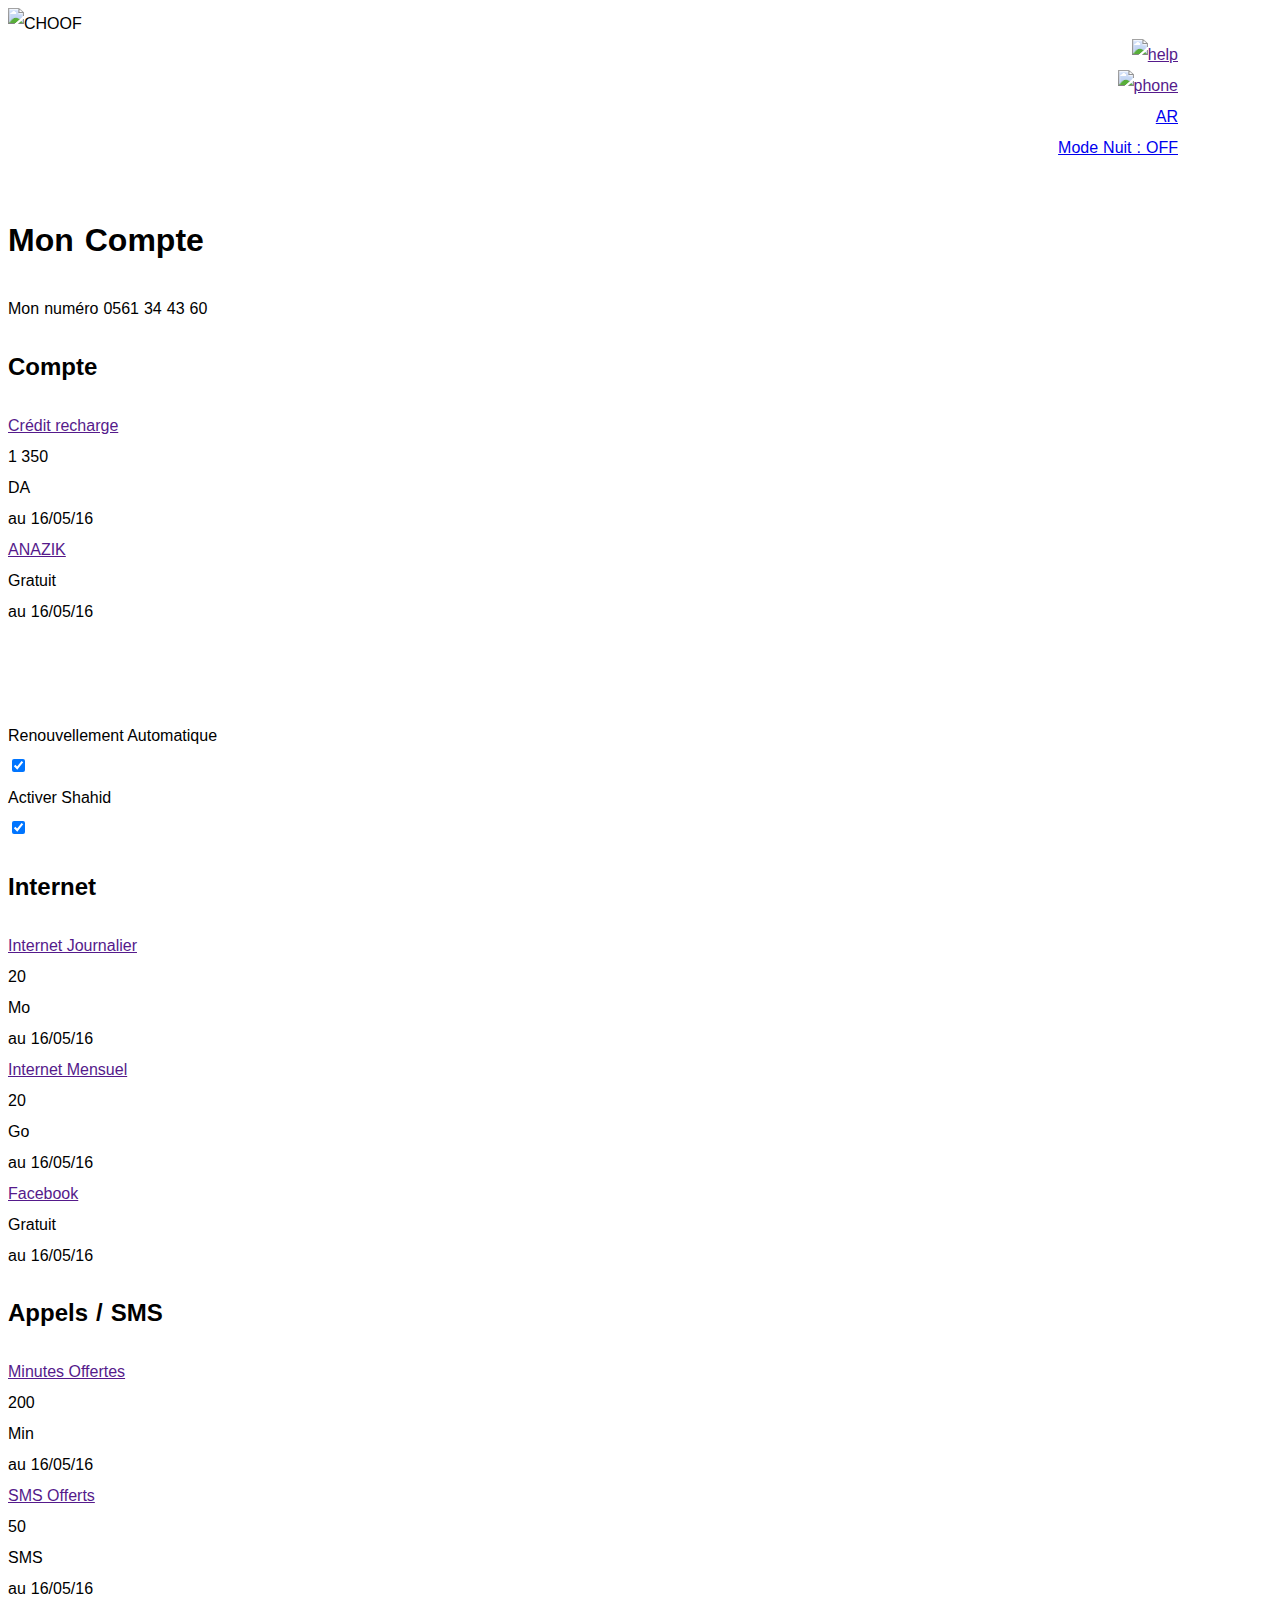
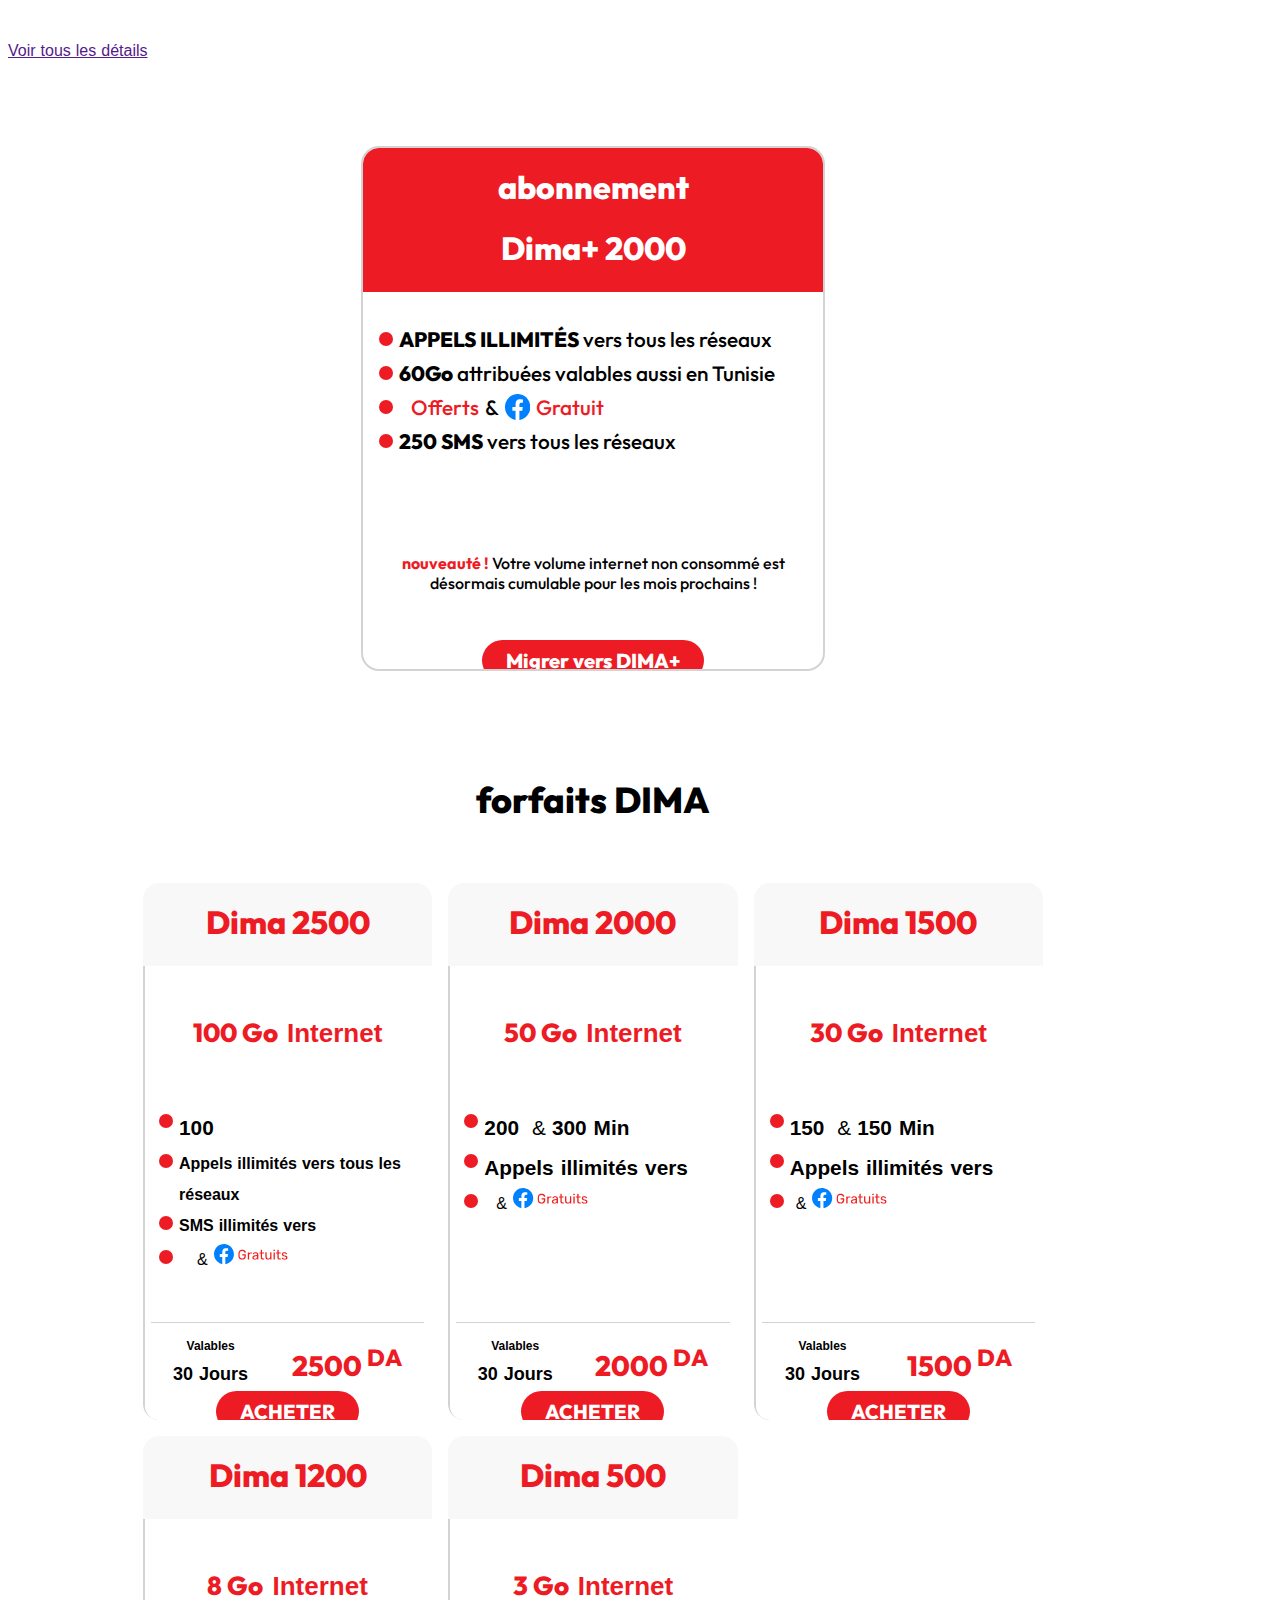
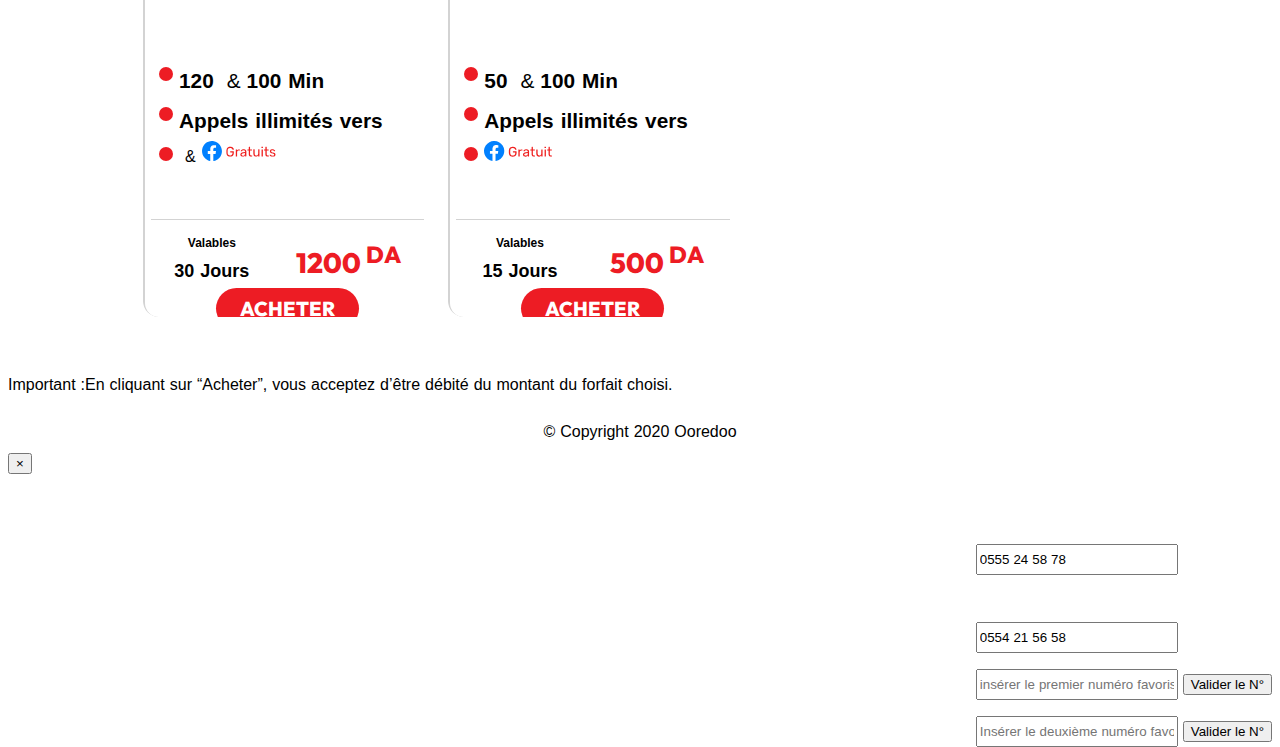
==== commit 7c7a248a: "forfaits done" ====
--- a/index.html
+++ b/index.html
@@ -115,10 +115,10 @@
         window.isShahidActive=window.localStorage.getItem('shahid-active')==="true";
 
         if(!window.isShahidActive){
-           setTimeout(()=>{
-               const modal=document.getElementById('shahid-modal');
-               modal.open();
-           },1000)
+            setTimeout(()=>{
+                const modal=document.getElementById('shahid-modal');
+                modal.open();
+            },1000)
         }
     </script>
 </head>
@@ -975,15 +975,16 @@
                                     {
                                         title: "Dima 2500",
                                         price: 2500,
-                                        gigas: 60,
+                                        gigas: 100,
                                         minutes: 0,
-                                        sms: 250,
+                                        sms: 100,
+                                        smsOoredoo: true,
                                         calls: "all",
                                         duration: "30 Jours",
                                         bonus: ["fb", "anazik", "shahid", "anaflix"],
                                         msgs: {
-                                            confirm: "Appels illimités vers tous les réseaux nationaux + 60Go + FB + 250 SMS vers tous les réseaux + ANAZIK,  et ANAFLIX et SHAHID pendant 30 jours",
-                                            congrats: "Félicitations ! Vous venez de recevoir des appels illimités vers tous les réseaux nationaux + 60Go + FB + 250 SMS vers tous les réseaux + ANAZIK,  ANAFLIX et SHAHID pendant 30 jours",
+                                            confirm: "100Go + appels illimités vers tous les réseaux nationaux + Facebook + SMS illimités vers Ooredoo + 100 SMS vers les autres réseaux nationaux + SHAHID, ANAZIK et ANAFLIX, le tout valable 30 jours",
+                                            congrats: "Félicitations ! Vous venez de recevoir 100Go + appels illimités vers tous les réseaux nationaux + Facebook + SMS illimités vers Ooredoo + 100 SMS vers les autres réseaux nationaux + SHAHID, ANAZIK et ANAFLIX, le tout valable 30 jours",
                                             noCredit: "Votre crédit est insuffisant pour acheter le forfait Dima 2500. Veuillez recharger votre compte.",
                                         }
                                     },
@@ -1075,6 +1076,11 @@
                                                             alt="" class="img-inline-1em"
                                                             style="font-size: 0.8em"></span>
                                                     </li>`}
+                                                     ${item.smsOoredoo  ? `<li><span class="text-bold fs-16">SMS illimités vers <img
+                                                            src="images/dimax/ooredoo_logo.svg"
+                                                            alt="" class="img-inline-1em"
+                                                            style="font-size: 0.8em"></span>
+                                                    </li>` : ``}
                                                     <li>
                                                         ${item.bonus.includes("anazik") ? `<img src="images/dimax/Icon-Anazik.svg" alt="">` : ''}
                                                         ${item.bonus.includes("anaflix") ? `<img src="images/dimax/Icon-Anaflix.svg" alt="">` : ''}
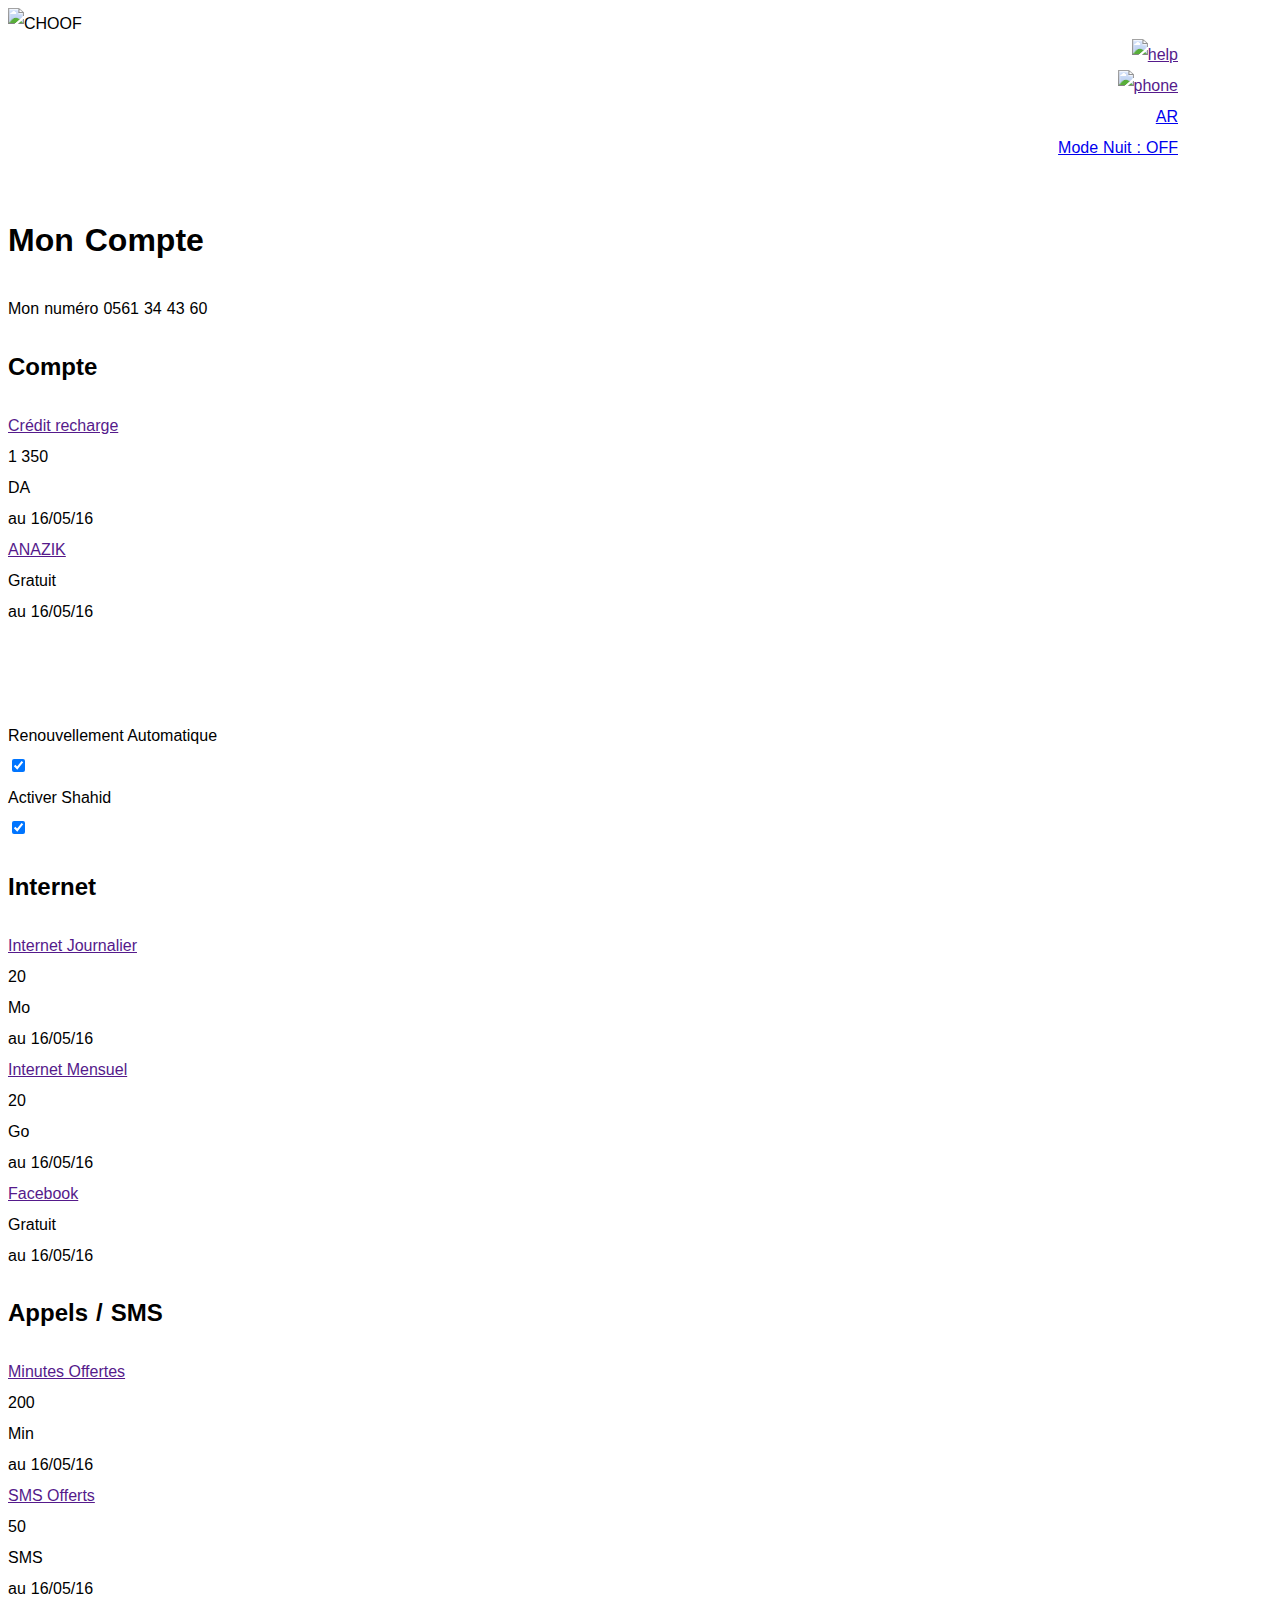
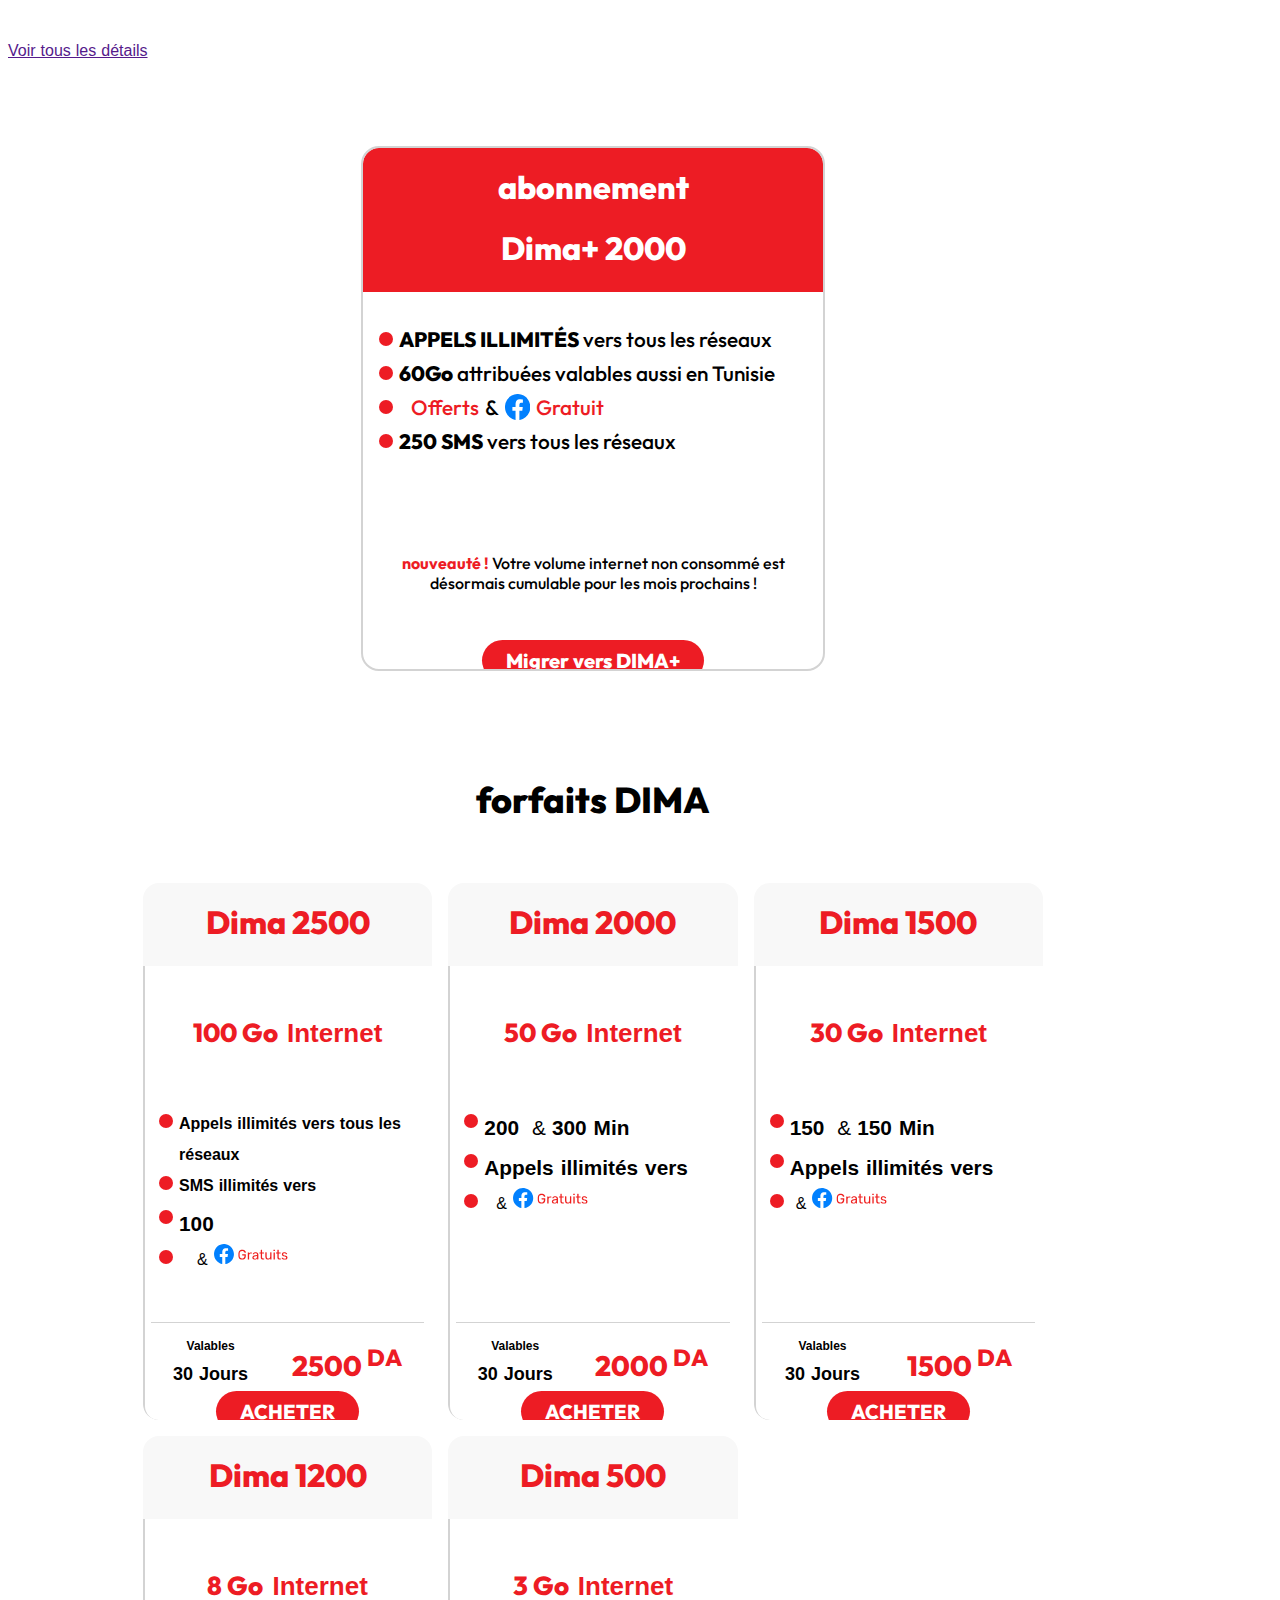
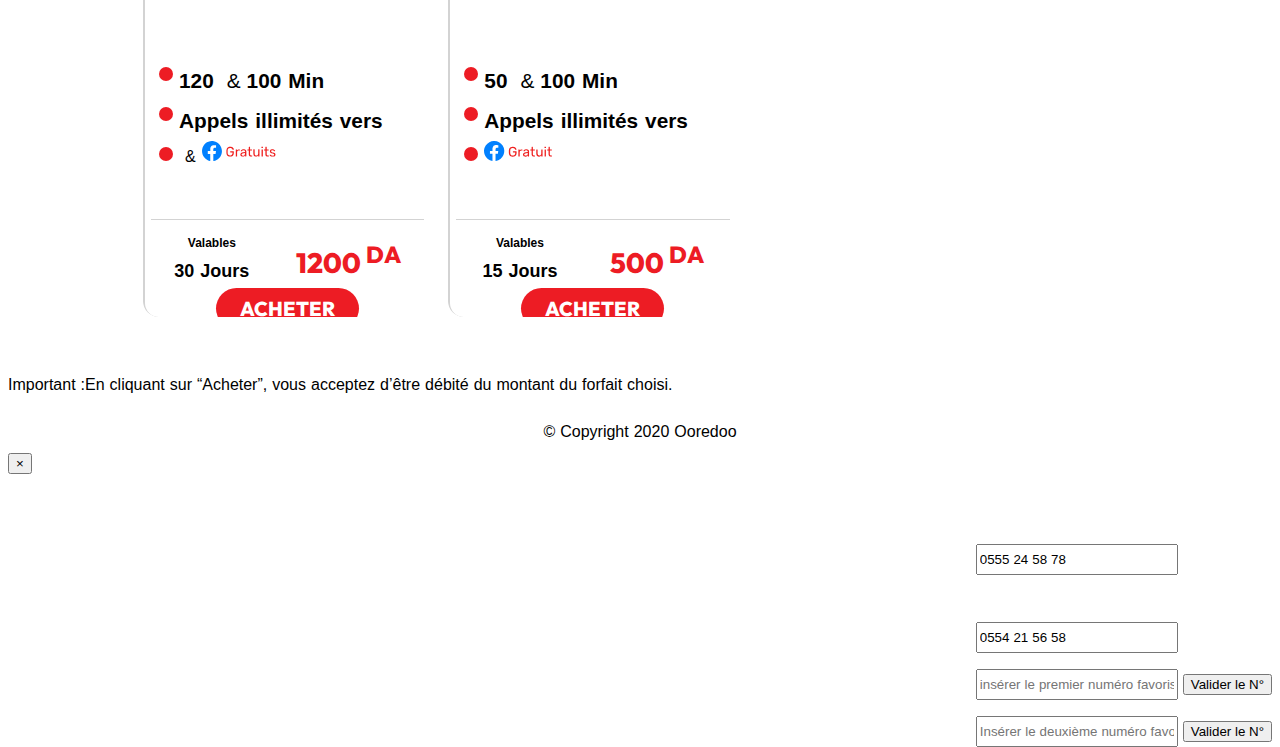
==== commit db772383: "forfaits done" ====
--- a/index.html
+++ b/index.html
@@ -104,21 +104,21 @@
     <script type="text/javascript"
             defer>
 
-        if(new URLSearchParams(window.location.search).get('resetShahid')==='true'){
-            window.localStorage.setItem('shahid-active',"");
+        if (new URLSearchParams(window.location.search).get('resetShahid') === 'true') {
+            window.localStorage.setItem('shahid-active', "");
             const url = new URL(window.location.href);
             const params = new URLSearchParams(url.search);
             params.delete("resetShahid");
             window.history.replaceState({}, '', `${url.pathname}?${params}`);
             location.reload();
         }
-        window.isShahidActive=window.localStorage.getItem('shahid-active')==="true";
-
-        if(!window.isShahidActive){
-            setTimeout(()=>{
-                const modal=document.getElementById('shahid-modal');
+        window.isShahidActive = window.localStorage.getItem('shahid-active') === "true";
+
+        if (!window.isShahidActive) {
+            setTimeout(() => {
+                const modal = document.getElementById('shahid-modal');
                 modal.open();
-            },1000)
+            }, 1000)
         }
     </script>
 </head>
@@ -1063,6 +1063,8 @@
                                                         class="text-outfit">${item.gigas} Go</span>
                                                     <b>Internet</b></h4>
                                                 <ul class="offer-list">
+
+                                                    ${index === 0 ? `` : `
                                                     <li>${item.sms ? `<span class="text-bold">${item.sms} <img src="images/dimax/Icon-SMS.svg"
                                                                                      alt=""
                                                                                      class="img-inline-1em"></span>` : ''}
@@ -1071,16 +1073,27 @@
                                                             src="images/dimax/Icon-Appel.svg" alt=""
                                                             class="img-inline-1em"></span>` : ''}
                                                     </li>
+                                                    `}
                                                     ${item.calls === "all" ? `<li><span class="text-bold fs-16">Appels illimités vers tous les réseaux</span></li>` : `<li><span class="text-bold">Appels illimités vers <img
                                                             src="images/dimax/ooredoo_logo.svg"
                                                             alt="" class="img-inline-1em"
                                                             style="font-size: 0.8em"></span>
                                                     </li>`}
-                                                     ${item.smsOoredoo  ? `<li><span class="text-bold fs-16">SMS illimités vers <img
+                                                     ${item.smsOoredoo ? `<li><span class="text-bold fs-16">SMS illimités vers <img
                                                             src="images/dimax/ooredoo_logo.svg"
                                                             alt="" class="img-inline-1em"
                                                             style="font-size: 0.8em"></span>
                                                     </li>` : ``}
+                                                     ${index === 0 ? `
+                                                     <li>${item.sms ? `<span class="text-bold">${item.sms} <img src="images/dimax/Icon-SMS.svg"
+                                                                                     alt=""
+                                                                                     class="img-inline-1em"></span>` : ''}
+                                                    ${item.minutes && item.sms ? "<span>&</span>" : ''}
+                                                    ${item.minutes ? `<span class="text-bold">${item.minutes} Min <img
+                                                            src="images/dimax/Icon-Appel.svg" alt=""
+                                                            class="img-inline-1em"></span>` : ''}
+                                                    </li>
+                                                     ` : ``}
                                                     <li>
                                                         ${item.bonus.includes("anazik") ? `<img src="images/dimax/Icon-Anazik.svg" alt="">` : ''}
                                                         ${item.bonus.includes("anaflix") ? `<img src="images/dimax/Icon-Anaflix.svg" alt="">` : ''}
@@ -1112,10 +1125,10 @@
                                         document.getElementById('buy-modal-title').innerHTML = item.title;
                                         document.getElementById('buy-modal-msg').innerHTML = item.msgs.confirm;
                                         document.getElementById('congrats-modal-msg').innerHTML = item.msgs.congrats;
-                                        if(index===0 && !window.isShahidActive){
+                                        if (index === 0 && !window.isShahidActive) {
                                             document.getElementById('congrats-modal-footer').classList.add("d-none");
                                             document.getElementById('congrats-modal-footer-shahid').classList.remove("d-none");
-                                        }else{
+                                        } else {
                                             document.getElementById('congrats-modal-footer-shahid').classList.add("d-none");
                                             document.getElementById('congrats-modal-footer').classList.remove("d-none");
                                         }
--- a/css/components/ltm-modal.css
+++ b/css/components/ltm-modal.css
@@ -20,7 +20,7 @@
         width: min(400px, 90vw);
         background-color: white;
         position: absolute;
-        bottom: max(20%, 400px);
+        /*bottom: max(20%, 100px);*/
         margin-left: 0;
         margin-right: 0;
         left: auto;
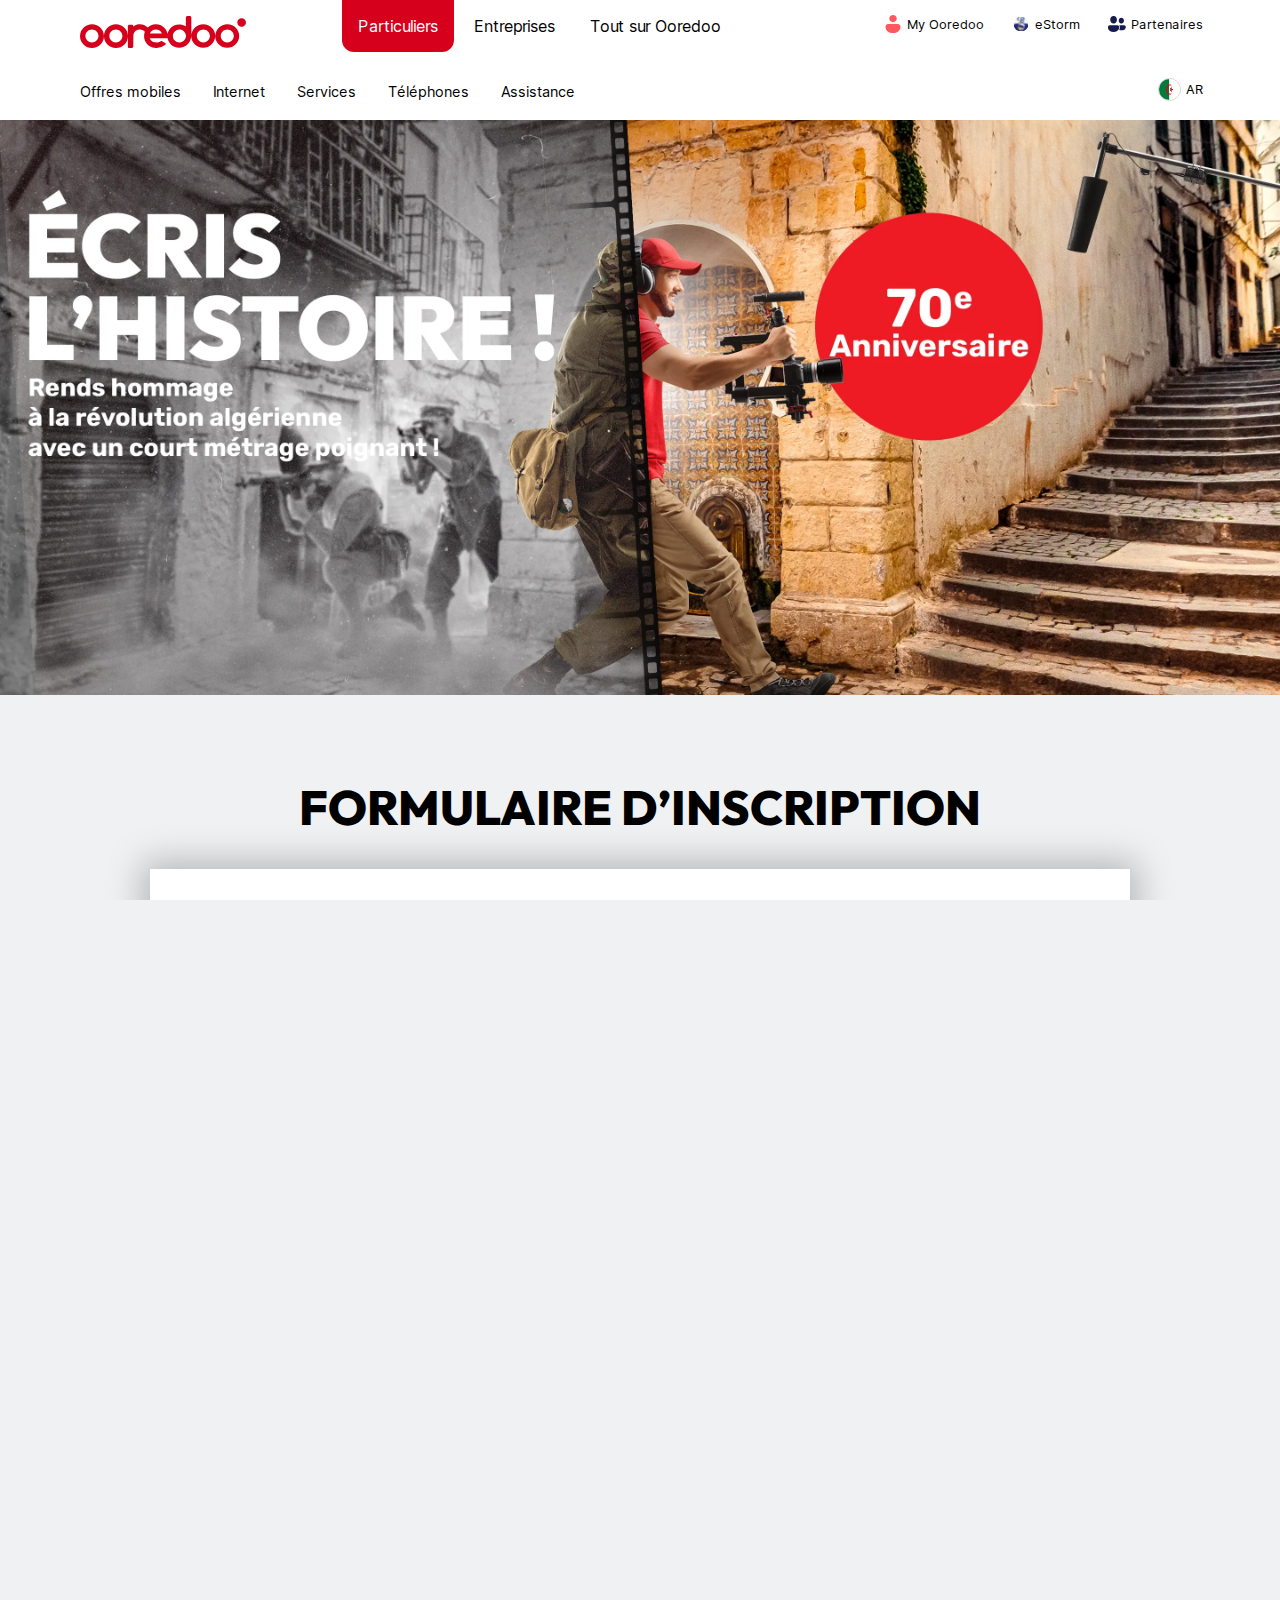
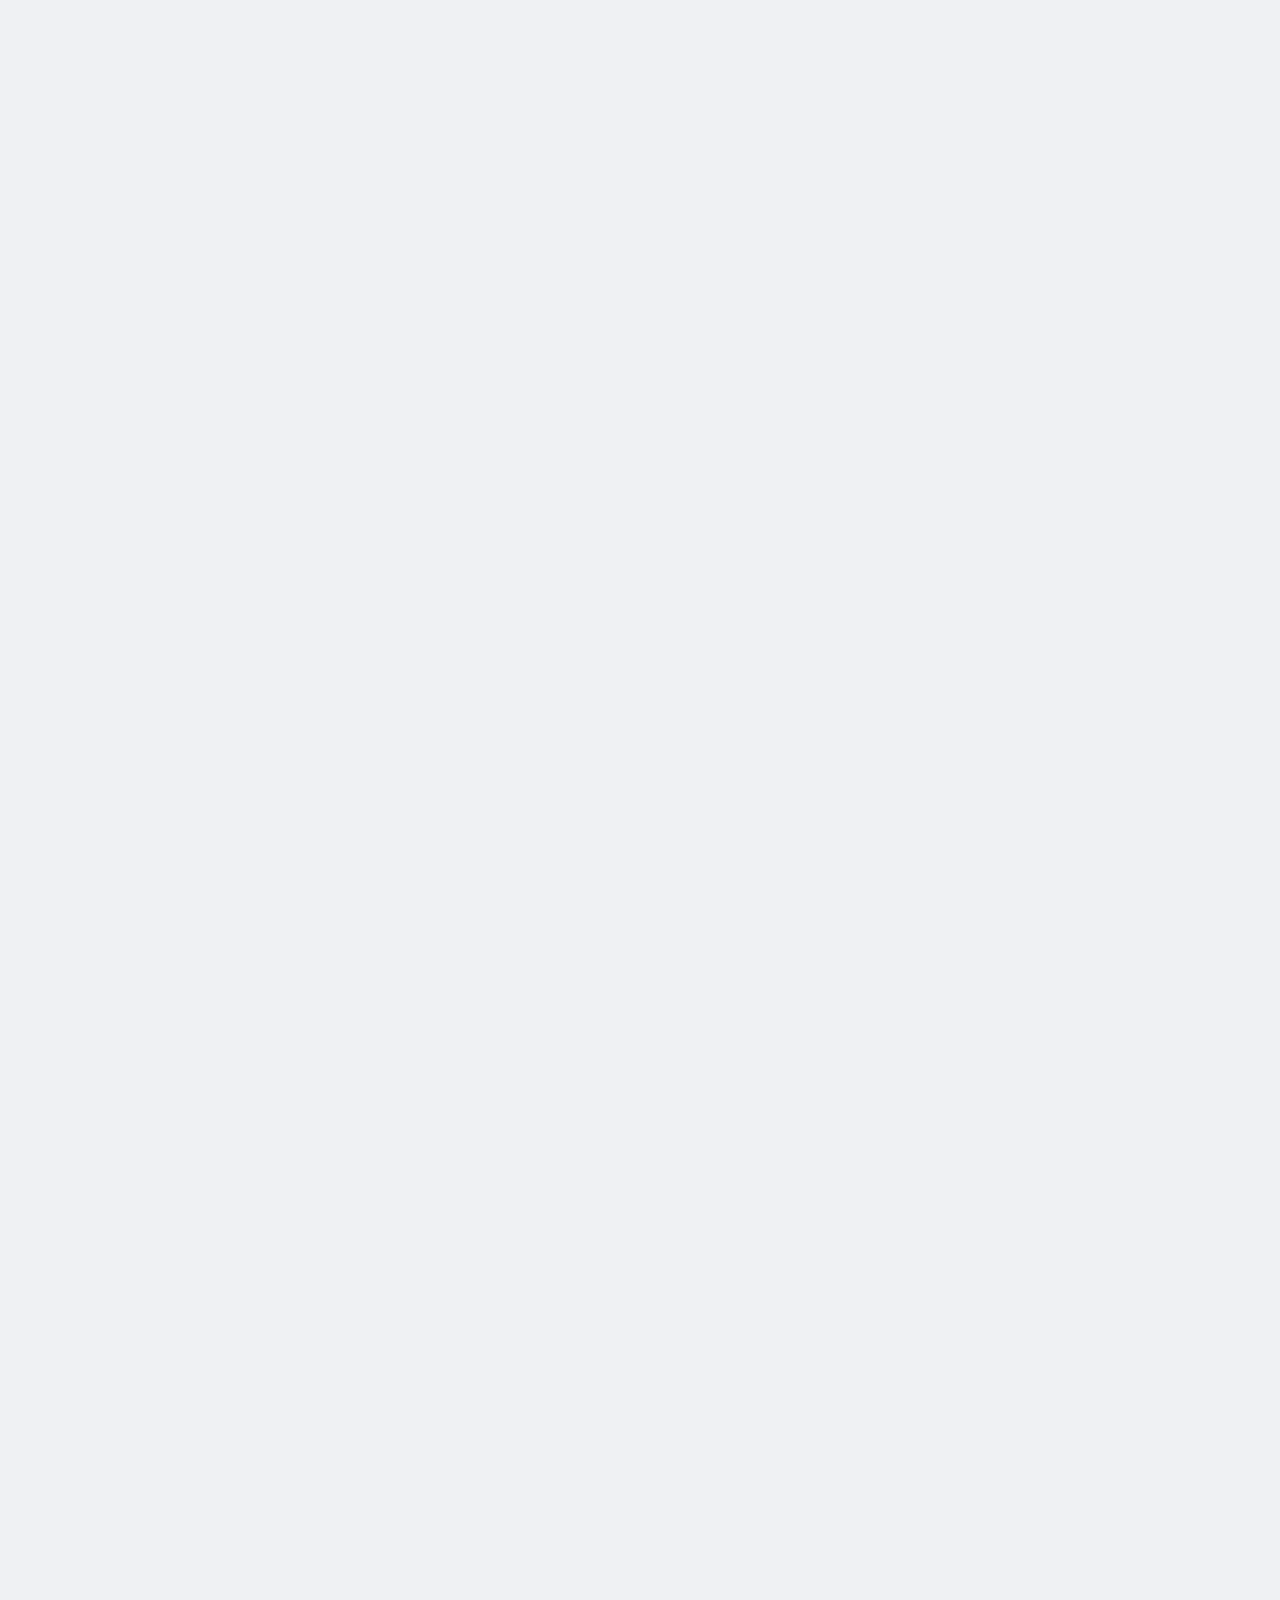
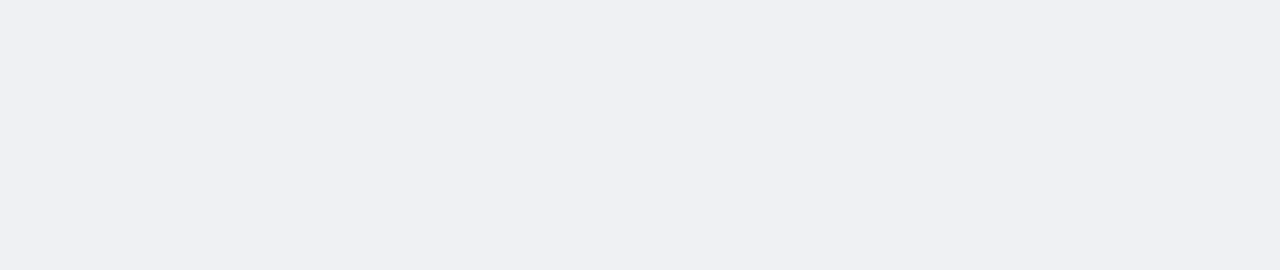
==== commit 7d56ef6b: "forfaits done" ====
--- a/index.html
+++ b/index.html
@@ -1,1328 +1 @@
-<!DOCTYPE html>
-<html lang="fr">
-
-<head>
-    <meta charset="utf-8">
-    <meta http-equiv="X-UA-Compatible"
-          content="IE=edge">
-    <meta name="viewport"
-          content="width=device-width, initial-scale=1">
-    <meta name="description"
-          content="Page light">
-    <meta name="author"
-          content="ooredoo">
-    <!-- generics -->
-    <link rel="icon"
-          href="images/icons/favicon-32.png"
-          sizes="32x32">
-    <link rel="icon"
-          href="images/icons/favicon-57.png"
-          sizes="57x57">
-    <link rel="icon"
-          href="images/icons/favicon-76.png"
-          sizes="76x76">
-    <link rel="icon"
-          href="images/icons/favicon-96.png"
-          sizes="96x96">
-    <link rel="icon"
-          href="images/icons/favicon-128.png"
-          sizes="128x128">
-    <link rel="icon"
-          href="images/icons/favicon-192.png"
-          sizes="192x192">
-    <link rel="icon"
-          href="images/icons/favicon-228.png"
-          sizes="228x228">
-
-    <!-- Android -->
-    <link rel="shortcut icon"
-          sizes="196x196"
-          href="images/icons/favicon-196.png">
-
-    <!-- iOS -->
-    <link rel="apple-touch-icon"
-          href="images/icons/favicon-120.png"
-          sizes="120x120">
-    <link rel="apple-touch-icon"
-          href="images/icons/favicon-152.png"
-          sizes="152x152">
-    <link rel="apple-touch-icon"
-          href="images/icons/favicon-180.png"
-          sizes="180x180">
-
-
-    <title>Page light - Forfait</title>
-    <!-- Style CSS================================================================================ -->
-    <link href="css/bootstrap.min.css"
-          rel="stylesheet">
-    <link href="css/bootstrap-theme.css"
-          rel="stylesheet">
-    <link href="css/font-awesome.min.css"
-          rel="stylesheet">
-    <link href="css/style.css"
-          rel="stylesheet">
-    <link href="css/icomoon.css"
-          rel="stylesheet">
-    <!-- <link href="css/rtl.css" rel="stylesheet"> -->
-    <!-- Essential scripts ======================================================================== -->
-    <script src="js/jquery/jquery-1.11.2.min.js"></script>
-    <script type="text/javascript"
-            src="js/jquery/jquery-migrate-1.2.1.min.js"></script>
-    <script type='text/javascript'
-            src='js/jquery/jquery.easing.js'></script>
-    <script type='text/javascript'
-            src='js/carousel.js'
-            defer></script>
-    <link rel="stylesheet"
-          href="css/carousel.css">
-
-    <link rel="stylesheet" href="css/components/ltm-modal.css">
-    <link rel="stylesheet" href="css/obot.css">
-    <script type='text/javascript' src="js/components/obot.js" defer></script>
-    <script type='text/javascript' src="js/components/LtmModal.js" defer></script>
-    <script src="js/components/LtmCardStepCollapse.js" defer></script>
-    <script>
-        $ = jQuery.noConflict();
-    </script>
-    <!-- Just for debugging purposes. Don't actually copy these 2 lines! --><!--[if lt IE 9]>
-    <script src="js/ie8-responsive-file-warning.js"></script><![endif]-->
-    <script src="js/ie-emulation-modes-warning.js"></script>
-    <!-- HTML5 shim and Respond.js for IE8 support of HTML5 elements and media queries --><!--[if lt IE 9]>
-    <script src="https://oss.maxcdn.com/html5shiv/3.7.2/html5shiv.min.js"></script>
-    <script src="https://oss.maxcdn.com/respond/1.4.2/respond.min.js"></script><![endif]-->
-    <!--     la gold-->
-
-    <link href="css/components/ltm-card-step-collapse.css"
-          rel="stylesheet">
-    <!--     la gold-->
-    <link href="css/recharge.css"
-          rel="stylesheet">
-    <link href="css/recharge-custom.css"
-          rel="stylesheet">
-    <link href="css/recharge-card.css"
-          rel="stylesheet">
-    <script type="text/javascript"
-            defer>
-
-        if (new URLSearchParams(window.location.search).get('resetShahid') === 'true') {
-            window.localStorage.setItem('shahid-active', "");
-            const url = new URL(window.location.href);
-            const params = new URLSearchParams(url.search);
-            params.delete("resetShahid");
-            window.history.replaceState({}, '', `${url.pathname}?${params}`);
-            location.reload();
-        }
-        window.isShahidActive = window.localStorage.getItem('shahid-active') === "true";
-
-        if (!window.isShahidActive) {
-            setTimeout(() => {
-                const modal = document.getElementById('shahid-modal');
-                modal.open();
-            }, 1000)
-        }
-    </script>
-</head>
-
-<body class="recharge">
-<modal-component default-open="false" id="buy-modal">
-    <div class="ltm-modal-container">
-        <div class="ltm-modal">
-            <div class="ltm-modal-header" style="justify-content: center">
-                <div class="ltm-modal-title text-red text-center fs-34 text-outfit-bold" id="buy-modal-title">
-                    DIMA 500
-                </div>
-                <!--                <button class="ltm-close-btn" onclick="document.getElementById('buy-modal').close()">-->
-                <!--                    <img src="./images/components/close.png" alt="close"></button>-->
-            </div>
-            <div class="ltm-modal-body">
-                <div style="padding: 1.2em;" class="text-center text-outfit" id="buy-modal-msg">
-                    ...
-                </div>
-            </div>
-            <div class="ltm-modal-footer" style="margin-bottom: 1em">
-                <button class=" red-btn-outline border-round text-uppercase  text-outfit-bold" onclick="document.getElementById('buy-modal').close()">
-                    ANNULER
-                </button>
-                <button class="red-btn border-round text-uppercase  text-outfit-bold"
-                        onclick="
-                        document.getElementById('buy-modal').close();
-                        new URLSearchParams(window.location.search).get('noCredit')==='true'?document.getElementById('credit-modal').open():document.getElementById('congrats-modal').open();
-                        "
-                >
-                    ACHETER
-                </button>
-            </div>
-        </div>
-    </div>
-</modal-component>
-<modal-component default-open="false" id="congrats-modal">
-    <div class="ltm-modal-container">
-        <div class="ltm-modal">
-            <div class="ltm-modal-header" style="justify-content: center">
-                <div class="ltm-modal-title text-red text-center fs-34 text-outfit-bold">
-                    Félicitation !
-                </div>
-                <!--                <button class="ltm-close-btn" onclick="document.getElementById('congrats-modal').close()">-->
-                <!--                    <img src="./images/components/close.png" alt="close"></button>-->
-            </div>
-            <div class="ltm-modal-body">
-                <div style="padding: 1.2em;" class="text-center text-outfit" id="congrats-modal-msg">
-                    ...
-                </div>
-            </div>
-            <div class="ltm-modal-footer" style="margin-bottom: 1em" id="congrats-modal-footer">
-                <button class="red-btn border-round text-uppercase text-outfit-bold" onclick="document.getElementById('congrats-modal').close()">
-                    OK
-                </button>
-            </div>
-            <div class="ltm-modal-footer" style="margin-bottom: 1em" id="congrats-modal-footer-shahid">
-                <button class="red-btn-outline border-round text-uppercase text-outfit-bold" onclick="document.getElementById('congrats-modal').close()">
-                    OK
-                </button>
-                <button class="red-btn border-round text-uppercase  text-outfit-bold" onclick="
-                 localStorage.setItem('shahid-active','true');
-                document.getElementById('congrats-modal').close();
-                document.getElementById('congrats-shahid-modal').open()">
-                    ACTIVER SHAHID
-                </button>
-            </div>
-        </div>
-    </div>
-</modal-component>
-<modal-component default-open="false" id="credit-modal">
-    <div class="ltm-modal-container">
-        <div class="ltm-modal">
-            <div class="ltm-modal-header" style="justify-content: end">
-                <!--                <div class="ltm-modal-title text-red text-center fs-34 text-outfit-bold">-->
-                <!--                </div>-->
-                <button class="ltm-close-btn" onclick="document.getElementById('credit-modal').close()">
-                    <img src="./images/components/close.png" alt="close"></button>
-            </div>
-            <div class="ltm-modal-body">
-                <div style="padding: 0 1.2em 2em;" class="text-center text-outfit" id="credit-modal-msg">
-                    ...
-                </div>
-            </div>
-            <!--            <div class="ltm-modal-footer" style="margin-bottom: 1em">-->
-            <!--                <button class="red-btn border-round text-uppercase  text-outfit-bold" onclick="document.getElementById('credit-modal').close()">-->
-            <!--                    OK-->
-            <!--                </button>-->
-            <!--            </div>-->
-        </div>
-    </div>
-</modal-component>
-<modal-component default-open="false" id="shahid-modal">
-    <div class="ltm-modal-container">
-        <div class="ltm-modal">
-            <div class="ltm-modal-header" style="justify-content: end">
-                <div class="ltm-modal-title text-red text-center fs-34 text-outfit-bold">SHAHID</div>
-                <button class="ltm-close-btn" onclick="document.getElementById('shahid-modal').close()">
-                    <img src="./images/components/close.png" alt="close"></button>
-            </div>
-            <div class="ltm-modal-body">
-                <div style="padding: 0 1.2em 2em;" class="text-center text-outfit" id="shahid-modal-msg">
-                    Profitez d'un accès à Shahid Mobile
-                    <br>
-                    valable jusqu'au jj/mm/aaaa
-                </div>
-            </div>
-            <div class="ltm-modal-footer" style="margin-bottom: 1em">
-                <button class="red-btn-outline border-round text-uppercase  text-outfit-bold" onclick="document.getElementById('shahid-modal').close()">
-                    ANNULER
-                </button>
-                <button class="red-btn border-round text-uppercase  text-outfit-bold" onclick="
-                localStorage.setItem('shahid-active','true');
-                document.getElementById('shahid-modal').close();
-                document.getElementById('congrats-shahid-modal').open()
-                ">
-                    ACTIVER
-                </button>
-            </div>
-        </div>
-    </div>
-</modal-component>
-<modal-component default-open="false" id="congrats-shahid-modal">
-    <div class="ltm-modal-container">
-        <div class="ltm-modal">
-            <div class="ltm-modal-header" style="justify-content: center">
-                <div class="ltm-modal-title text-red text-center fs-34 text-outfit-bold text-uppercase">
-                    SHAHID activé !
-                </div>
-                <!--                <button class="ltm-close-btn" onclick="document.getElementById('congrats-modal').close()">-->
-                <!--                    <img src="./images/components/close.png" alt="close"></button>-->
-            </div>
-            <div class="ltm-modal-body">
-                <div style="padding: 1.2em;" class="text-center text-outfit" id="congrats-shahid-modal-msg">
-                    Service Shahid activé ! Vous recevrez un SMS avec un lien sous peu
-                </div>
-            </div>
-            <div class="ltm-modal-footer" style="margin-bottom: 1em">
-                <button class="red-btn border-round text-uppercase  text-outfit-bold" onclick="document.getElementById('congrats-shahid-modal').close()">
-                    OK
-                </button>
-            </div>
-        </div>
-    </div>
-</modal-component>
-
-<!--<obot-component id="obot">-->
-<!--    <div class="ltm-obot-container" id="obot-container-div">-->
-<!--        <div class="ltm-obot-chat-container">-->
-<!--            <div class="ltm-obot-header">-->
-<!--                <img src="./images/obot/chat-title.png" alt="">-->
-<!--                <img src="./images/obot/close.png" alt="" onclick="document.getElementById('obot').toggle();document.getElementById('obot-modal').close()">-->
-<!--            </div>-->
-<!--            <div id="obot-scroll-div">-->
-<!--                <div id="obot-discussion-div">-->
-
-<!--                </div>-->
-<!--                <div id="obot-choices-container-div">-->
-<!--                    <p>Quel est votre requete:</p>-->
-<!--                    <div id="obot-choices-div">-->
-<!--                    </div>-->
-<!--                </div>-->
-<!--                <div id="obot-thinking" class="d-none"><span>...</span></div>-->
-<!--            </div>-->
-<!--            <div class="ltm-obot-footer">-->
-<!--                <input id="obot-text-input" type="text" placeholder="Exemple : quel sont les offres disponibles">-->
-<!--                <button id="obot-send-btn"><img src="./images/obot/send.png" alt=""></button>-->
-<!--            </div>-->
-<!--        </div>-->
-<!--        <button class="ltm-obot-toggle" onclick="document.getElementById('obot').toggle();document.getElementById('obot-modal').close()">-->
-<!--            <img src="images/obot/obot.png" alt="close"></button>-->
-
-<!--    </div>-->
-<!--</obot-component>-->
-
-
-<div class="custom-modal modal-hidden"
-     id="custom-modal">
-    <script>
-        const page1 = () => {
-            const p1 = document.getElementById("modal-page-1");
-            const p2 = document.getElementById("modal-page-2");
-            const btn2 = document.getElementById("btn-conditions");
-            p1.classList.remove("d-none");
-            p2.classList.add("d-none");
-            btn2.classList.remove("d-none");
-        };
-        const page2 = () => {
-            const p1 = document.getElementById("modal-page-1");
-            const p2 = document.getElementById("modal-page-2");
-            const btn2 = document.getElementById("btn-conditions");
-            p2.classList.remove("d-none");
-            p1.classList.add("d-none");
-            btn2.classList.add("d-none");
-        };
-
-        function validateDate() {
-            const isValidDate = (dateString) => {
-                // Check if the input is a valid date using a regular expression
-                const dateRegex = /^\d{4}-\d{2}-\d{2}$/;
-
-                if (!dateRegex.test(dateString)) {
-                    return false;
-                }
-
-                // Check if the date is a valid date using JavaScript Date object
-                const date = new Date(dateString);
-                return !isNaN(date.getTime());
-            }
-            const dateInput = document.getElementById('modal-dateInput').value;
-            const acceptBtn = document.getElementById('btn-accept-date');
-            acceptBtn.disabled = !isValidDate(dateInput)
-            console.log("is typing", dateInput, acceptBtn.disabled)
-        }
-
-
-    </script>
-    <div class="custom-modal-popup relative"
-         style="padding: 34px 60px">
-        <button class="close text"
-                onclick="closeModal()"><img src="images/carousel-assets/close.png"
-                                            alt="close"/></button>
-        <h2 class="text-center text-outfit text-red"
-            style="font-size: 2rem">INFORMATIONS</h2>
-        <div id="modal-page-1">
-            <p class="text-center text-bold text-outfit">
-                Signez votre contrat <img src="images/fidelity/4G.png"
-                                          class="img-inline-1em"> gratuitement et sans engagement et bénéficiez d'une semaine de connexion GRATUITE
-                (1GO).
-            </p>
-            <br> <br>
-            <div class="center">
-                <button class="red-btn text-outfit border-round fs-18"
-                        onclick="page2()">ACCEPTER
-                </button>
-            </div>
-        </div>
-        <div id="modal-page-2"
-             class="d-none">
-            <p class="text-center text-bold text-outfit">
-                Veulillez introduire votre date de naissance comme suit
-            </p>
-            <p class="text-center text-bold text-outfit">
-                <input type="date"
-                       id="modal-dateInput"
-                       class="form-control"
-                       name="birthday"
-                       placeholder="Exemple: JJ/MM/AAAA"
-                       value=""
-                       required
-                       style="border-radius: 40px; background-color: #c9c9c9"
-                       onchange="validateDate()"
-                >
-            </p>
-            <br> <br>
-            <div class="center">
-                <button class="red-btn-outline text-outfit border-round fs-18"
-                        onclick="page1()">RETOUR
-                </button>
-                <button class="red-btn text-outfit border-round fs-18"
-                        id="btn-accept-date"
-                        disabled
-                        onclick="(()=>{
-                  window.location.href = './conditions.html';
-                })()">ACCEPTER
-                </button>
-            </div>
-        </div>
-
-
-        <!--        <a href="./conditions.html" class="red-btn text-outfit border-round fs-18">ACCEPTER</a>-->
-
-        <br> <a href="./conditions.html"
-                class="text-uppercase text-bold"
-                style="color: inherit; position: absolute;right: 16px; bottom: 16px"
-                id="btn-conditions">Conditions générales</a> <img src="images/fidelity/4G.png"
-                                                                  style="position: absolute;right: 0;bottom: 0;z-index: -1;opacity: 0.2">
-    </div>
-</div>
-<div class="accessibilities mobileMenu"
-     style="display: none;">
-    <div class="accessibilities-header">
-        <img src="images/choof-black.svg"
-             alt="Logo ooredoo"
-             class="img-responsive">
-    </div>
-    <div class="accessibilities-menu">
-        <ul>
-            <li>
-                <a href="#"
-                   class="dark-btn-mobile"> <span><img src="images/icons/dark-icon.svg"
-                                                       width="23"
-                                                       alt=""></span> <span
-                        class="dark-btn-caption">Activer mode nuit</span> </a>
-            </li>
-            <li>
-                <a href="index-ar.html"> <span class="lang"><img src="images/icons/icone-ar.svg"
-                                                                 width="23"
-                                                                 alt=""></span> Changer de langue </a>
-            </li>
-            <li>
-                <a href=""> <span class="comment"><img src="images/icons/icone-quest.svg"
-                                                       width="14"
-                                                       alt=""></span> Comment recharger ma ligne ? </a>
-            </li>
-            <li>
-                <a href=""> <span class="aide"><img src="images/icons/icone-aide.svg"
-                                                    width="19"
-                                                    alt=""></span> Besoin d’aide ? </a>
-            </li>
-        </ul>
-    </div>
-</div>
-<div id="page"
-     class="clearfix">
-
-    <div class="header">
-        <div class="container">
-            <div class="pull-right">
-                <div class="logo-section">
-
-                    <div class="logo-directive">
-                        <img src="images/gold-plus/choof.svg"
-                             alt="CHOOF"
-                             class="img-responsive choof-logo">
-                    </div>
-                </div>
-                <!-- logo-section -->
-            </div>
-            <div class="pull-left">
-                <div class="header-button lang-list">
-                    <a class="current"
-                       onclick="return false;"
-                       href="#"> <i class="fa fa-bars"
-                                    aria-hidden="true"></i> </a>
-                </div>
-                <!-- /lang-list -->
-                <div class="accessibilities hidden-xxs text-right">
-                    <div class="help">
-                        <a href=""> <img src="images/icons/help.svg"
-                                         alt="help"
-                                         class="img-responsive"> </a>
-                    </div>
-                    <div class="phone">
-                        <a href=""> <img src="images/icons/phone.svg"
-                                         alt="phone"
-                                         class="img-responsive"> </a>
-                    </div>
-                    <div class="lang">
-                        <a href="index-ar.html"> AR </a>
-                    </div>
-                    <div class="dark-btn switch">
-                        <a href="#"
-                           class="inner-switch">Mode Nuit : OFF</a>
-                    </div>
-                </div>
-                <!-- accessibilities -->
-            </div>
-        </div>
-    </div>
-    <!-- /header -->
-    <div id="main-content">
-        <section class="main-banner">
-            <!--            <picture>-->
-            <!--                <source srcset="images/dimax/main-banner-v1-mobile-fr.jpg" media="(max-width: 992px)">-->
-            <!--                <img class="img-contain" src="images/dimax/main-banner-v1-desktop-fr.jpg" alt="" style="width: 100%">-->
-            <!--            </picture>-->
-            <!--            <a href="./dimax.html" class="red-btn text-outfit border-round fs-20">Migrer vers DIMA +</a>-->
-        </section>
-
-        <!-- md-my-account -->
-        <section class="md-s md-my-account clearfix"
-                 style="padding-top: 26px">
-            <div class="section-title">
-                <div class="container">
-                    <div class="row">
-                        <div class="col-sm-6 pull-left">
-                            <div class="title">
-                                <h1><span>Mon Compte</span></h1>
-                            </div>
-                        </div>
-                        <div class="col-sm-6 pull-right">
-                            <div class="description">
-                                <p><span>
-								<span class="hidden-xs ">Mon numéro  </span><span
-                                        class="safari_only num">0561 34 43 60</span></span></p>
-
-                            </div>
-                        </div>
-                    </div>
-                </div>
-            </div>
-
-            <div class="section-content">
-                <div class="container">
-                    <div class="row">
-                        <div class="my-account-container">
-                            <div class="col-md-4">
-                                <div class="my-account-holder">
-                                    <div class="holder-header expandable">
-                                        <h2>Compte</h2>
-                                    </div>
-                                    <!-- /holder-header -->
-                                    <div class="holder-content">
-
-                                        <!-- /holder-content-inner -->
-
-
-                                        <!-- /holder-content-inner -->
-                                        <div class="holder-content-inner ">
-                                            <div class="row">
-                                                <div class="col-xs-12">
-                                                    <div class="credit-info">
-                                                        <a href=""
-                                                           class="x-credit">Crédit recharge</a>
-                                                    </div>
-                                                </div>
-                                                <div class="clearfix"></div>
-                                                <div class="progressBarContainer">
-                                                    <div class="col-xs-8 pull-left">
-                                                        <div class="progressBar">
-                                                            <span style="width: 90%;"
-                                                                  class="progressPercentage greenbar"></span>
-                                                        </div>
-                                                        <!-- /progressBar -->
-                                                    </div>
-                                                    <div class="col-xs-4 pull-right">
-                                                        <div class="credit">
-                                                            <div class="price table">
-                                                                <div class="price-hero">
-                                                                    <div class="table-row">
-                                                                        <div class="table-cell">
-                                                                            <span class="price-unit">1 350</span>
-                                                                        </div>
-                                                                        <div class="table-cell">
-                                                                            <span class="currency">DA</span>
-                                                                        </div>
-                                                                    </div>
-                                                                    <div class="">
-                                                                        <span class="validity">au 16/05/16</span>
-                                                                    </div>
-                                                                </div>
-                                                            </div>
-                                                        </div>
-                                                        <!-- /credit -->
-                                                    </div>
-                                                </div>
-                                                <!-- /progressBarContainer -->
-                                            </div>
-                                        </div>
-                                        <div class="holder-content-inner ">
-                                            <div class="row">
-                                                <div class="col-xs-12">
-                                                    <div class="credit-info">
-                                                        <a href=""
-                                                           class="anazik-dash">ANAZIK</a>
-                                                    </div>
-                                                </div>
-                                                <div class="clearfix"></div>
-                                                <div class="progressBarContainer">
-                                                    <div class="col-xs-8 pull-left">
-                                                        <div class="progressBar">
-                                                            <span style="width: 80%;"
-                                                                  class="progressPercentage greenbar"></span>
-                                                        </div>
-                                                        <!-- /progressBar -->
-                                                    </div>
-                                                    <div class="col-xs-4 pull-right">
-                                                        <div class="credit">
-                                                            <div class="price table">
-                                                                <div class="price-hero">
-                                                                    <div class="table-row">
-                                                                        <div class="table-cell">
-                                                                            <span class="price-unit">Gratuit</span>
-                                                                        </div>
-
-                                                                    </div>
-                                                                    <div class="">
-                                                                        <span class="validity">au 16/05/16</span>
-                                                                    </div>
-                                                                </div>
-                                                            </div>
-                                                        </div>
-                                                        <!-- /credit -->
-                                                    </div>
-                                                </div>
-                                                <!-- /progressBarContainer -->
-                                            </div>
-                                        </div>
-                                        <br> <br> <br>
-                                        <!-- /holder-content-inner -->
-                                        <div class="holder-content-inner border-0">
-                                            <div class="row">
-                                                <div class="col-xs-8 pull-left">
-                                                    <div class="credit-info">
-                                                        <a class="small">Renouvellement Automatique</a>
-                                                    </div>
-                                                </div>
-                                                <div class="col-xs-4 pull-right">
-                                                    <div class="onoffswitch">
-                                                        <input type="checkbox"
-                                                               name="onoffswitch"
-                                                               class="onoffswitch-checkbox"
-                                                               id="myonoffswitch"
-                                                               checked=""> <label class="onoffswitch-label"
-                                                                                  for="myonoffswitch"> <span class="onoffswitch-inner"></span>
-                                                        <span class="onoffswitch-switch"></span> </label>
-                                                    </div>
-                                                    <!-- /credit -->
-                                                </div>
-                                            </div>
-                                            <div class="row">
-                                                <div class="col-xs-8 pull-left">
-                                                    <div class="credit-info">
-                                                        <a class="small">Activer Shahid</a>
-                                                    </div>
-                                                </div>
-                                                <div class="col-xs-4 pull-right">
-                                                    <div class="onoffswitch">
-                                                        <input type="checkbox"
-                                                               name="activate-shahid"
-                                                               class="onoffswitch-checkbox"
-                                                               id="activate-shahid"
-                                                               checked=""> <label class="onoffswitch-label"
-                                                                                  for="activate-shahid"> <span class="onoffswitch-inner"></span>
-                                                        <span class="onoffswitch-switch"></span> </label>
-                                                    </div>
-                                                    <!-- /credit -->
-                                                </div>
-                                            </div>
-                                        </div>
-                                    </div>
-                                    <!-- /holder-content -->
-                                </div>
-                                <!-- /my-account-holder -->
-                            </div>
-                            <div class="col-md-4">
-                                <div class="my-account-holder"
-                                     style="">
-                                    <div class="holder-header expandable">
-                                        <h2 class="internet">Internet</h2>
-                                    </div>
-                                    <!-- /holder-header -->
-                                    <div class="holder-content">
-
-                                        <!-- /holder-content-inner -->
-                                        <div class="holder-content-inner expandable">
-                                            <div class="row">
-                                                <div class="col-xs-12">
-                                                    <div class="credit-info">
-                                                        <a href=""
-                                                           class="x-t-internet">Internet Journalier</a>
-                                                    </div>
-                                                </div>
-                                                <div class="clearfix"></div>
-                                                <div class="progressBarContainer">
-                                                    <div class="col-xs-8 pull-left">
-                                                        <div class="progressBar">
-                                                            <span style="width: 20%;"
-                                                                  class="progressPercentage redbar"></span>
-                                                        </div>
-                                                        <!-- /progressBar -->
-                                                    </div>
-                                                    <div class="col-xs-4 pull-right">
-                                                        <div class="credit">
-                                                            <div class="price table">
-                                                                <div class="price-hero">
-                                                                    <div class="table-row">
-                                                                        <div class="table-cell">
-                                                                            <span class="price-unit">20</span>
-                                                                        </div>
-                                                                        <div class="table-cell">
-                                                                            <span class="currency">Mo</span>
-                                                                        </div>
-                                                                    </div>
-                                                                    <div class="">
-                                                                        <span class="validity">au 16/05/16</span>
-                                                                    </div>
-                                                                </div>
-                                                            </div>
-                                                        </div>
-                                                        <!-- /credit -->
-                                                    </div>
-                                                </div>
-                                                <!-- /progressBarContainer -->
-                                            </div>
-                                        </div>
-                                        <div class="holder-content-inner expandable">
-                                            <div class="row">
-                                                <div class="col-xs-12">
-                                                    <div class="credit-info">
-                                                        <a href=""
-                                                           class="x-m-internet">Internet Mensuel</a>
-                                                    </div>
-                                                </div>
-                                                <div class="clearfix"></div>
-                                                <div class="progressBarContainer">
-                                                    <div class="col-xs-8 pull-left">
-                                                        <div class="progressBar">
-                                                            <span style="width: 20%;"
-                                                                  class="progressPercentage redbar"></span>
-                                                        </div>
-                                                        <!-- /progressBar -->
-                                                    </div>
-                                                    <div class="col-xs-4 pull-right">
-                                                        <div class="credit">
-                                                            <div class="price table">
-                                                                <div class="price-hero">
-                                                                    <div class="table-row">
-                                                                        <div class="table-cell">
-                                                                            <span class="price-unit">20</span>
-                                                                        </div>
-                                                                        <div class="table-cell">
-                                                                            <span class="currency">Go</span>
-                                                                        </div>
-                                                                    </div>
-                                                                    <div class="">
-                                                                        <span class="validity">au 16/05/16</span>
-                                                                    </div>
-                                                                </div>
-                                                            </div>
-                                                        </div>
-                                                        <!-- /credit -->
-                                                    </div>
-                                                </div>
-                                                <!-- /progressBarContainer -->
-                                            </div>
-                                        </div>
-
-                                        <!-- /holder-content-inner -->
-                                        <div class="holder-content-inner expandable">
-                                            <div class="row">
-                                                <div class="col-xs-12">
-                                                    <div class="credit-info">
-                                                        <a href=""
-                                                           class="facebook">Facebook</a>
-                                                    </div>
-                                                </div>
-                                                <div class="clearfix"></div>
-                                                <div class="progressBarContainer">
-                                                    <div class="col-xs-8 pull-left">
-                                                        <div class="progressBar">
-                                                            <span style="width: 20%;"
-                                                                  class="progressPercentage redbar"></span>
-                                                        </div>
-                                                        <!-- /progressBar -->
-                                                    </div>
-                                                    <div class="col-xs-4 pull-right">
-                                                        <div class="credit">
-                                                            <div class="price table">
-                                                                <div class="price-hero">
-                                                                    <div class="table-row">
-                                                                        <div class="table-cell">
-                                                                            <span class="price-unit">Gratuit</span>
-                                                                        </div>
-
-                                                                    </div>
-                                                                    <div class="">
-                                                                        <span class="validity">au 16/05/16</span>
-                                                                    </div>
-                                                                </div>
-                                                            </div>
-                                                        </div>
-                                                        <!-- /credit -->
-                                                    </div>
-                                                </div>
-                                                <!-- /progressBarContainer -->
-                                            </div>
-                                        </div>
-
-
-                                    </div>
-                                    <!-- /holder-content -->
-                                </div>
-                                <!-- /my-account-holder -->
-                            </div>
-                            <div class="col-md-4">
-                                <div class="my-account-holder">
-                                    <div class="holder-header expandable">
-                                        <h2 class="appels">Appels / SMS</h2>
-                                    </div>
-                                    <!-- /holder-header -->
-                                    <div class="holder-content">
-
-                                        <div class="holder-content-inner">
-                                            <div class="row">
-                                                <div class="col-xs-8 pull-left">
-                                                    <div class="credit-info">
-                                                        <a href=""
-                                                           class="x-free-call">Minutes Offertes</a>
-
-                                                    </div>
-                                                </div>
-                                                <div class="col-xs-4 pull-right">
-                                                    <div class="credit">
-                                                        <div class="price table">
-                                                            <div class="price-hero">
-                                                                <div class="table-row">
-                                                                    <div class="table-cell">
-                                                                        <span class="price-unit">200</span>
-                                                                    </div>
-                                                                    <div class="table-cell">
-                                                                        <span class="currency">Min</span>
-                                                                    </div>
-                                                                </div>
-                                                                <div class="">
-                                                                    <span class="validity">au 16/05/16</span>
-                                                                </div>
-                                                            </div>
-                                                        </div>
-                                                    </div>
-                                                    <!-- /credit -->
-                                                </div>
-                                            </div>
-                                        </div>
-                                        <!-- /holder-content-inner -->
-                                        <div class="holder-content-inner expandable">
-                                            <div class="row">
-                                                <div class="col-xs-12">
-                                                    <div class="credit-info">
-                                                        <a href=""
-                                                           class="x-free-sms">SMS Offerts</a>
-                                                    </div>
-                                                </div>
-                                                <div class="clearfix"></div>
-                                                <div class="progressBarContainer">
-                                                    <div class="col-xs-8 pull-left">
-                                                        <div class="progressBar">
-                                                            <span style="width: 20%;"
-                                                                  class="progressPercentage redbar"></span>
-                                                        </div>
-                                                        <!-- /progressBar -->
-                                                    </div>
-                                                    <div class="col-xs-4 pull-right">
-                                                        <div class="credit">
-                                                            <div class="price table">
-                                                                <div class="price-hero">
-                                                                    <div class="table-row">
-                                                                        <div class="table-cell">
-                                                                            <span class="price-unit">50</span>
-                                                                        </div>
-                                                                        <div class="table-cell">
-                                                                            <span class="currency">SMS</span>
-                                                                        </div>
-                                                                    </div>
-                                                                    <div class="">
-                                                                        <span class="validity">au 16/05/16</span>
-                                                                    </div>
-                                                                </div>
-                                                            </div>
-                                                        </div>
-                                                        <!-- /credit -->
-                                                    </div>
-                                                </div>
-                                                <!-- /progressBarContainer -->
-                                            </div>
-                                        </div>
-
-                                        <!-- /holder-content-inner -->
-                                    </div>
-                                    <!-- /holder-content -->
-                                </div>
-                                <!-- /my-account-holder -->
-                            </div>
-                            <div class="col-xs-12 visible-xs visible-sm">
-                                <div class="expandTiggerContainer">
-                                    <div class="expandTiggerIcon">
-                                        <img src="images/icons/plus.png"
-                                             alt="">
-                                    </div>
-                                    <div class="expandTiggerText">
-                                        <a href=""
-                                           class="btn btn-bordered collapseTrigger">Voir tous les détails</a>
-                                    </div>
-                                </div>
-                                <!-- /expandTiggerContainer -->
-                            </div>
-                        </div>
-                        <!-- /my-account-container -->
-                    </div>
-                    <br><br>
-                </div>
-            </div>
-            <div class="ooredoo-birthday d-none">
-                <img src="images/birthday.png"
-                     alt="">
-            </div>
-            <div class="default-promo">
-                <div class="container main-section-container">
-                    <div class="promo-grid promo-grid-one"
-                         id="promo-grid-main">
-                        <script>
-                            (() => {
-                                const data = [
-                                    {
-                                        title: "abonnement <br/> Dima+ 2000",
-                                        price: 1000,
-                                        gigas: 60,
-                                        minutes: 0,
-                                        sms: 250,
-                                        calls: "all",
-                                        duration: "30 Jours",
-                                        bonus: ["fb", "anazik", "anaflix"],
-                                    },
-                                ];
-
-                                const listContainer = document.getElementById("promo-grid-main");
-
-                                data.forEach(function (item) {
-                                    const card = document.createElement("div");
-                                    card.className = "promo-card outline-grey variation-1";
-                                    card.innerHTML = `
-                                            <div class="promo-card-content">
-                                            <h2 class="promo-card-title"><span class="text-outfit text-uppercase text-center">${item.title}</span></h2>
-                                                <ul class="offer-list">
-                                                    <li class="text-outfit-light" style="margin-top: 10px;"><span><span class="text-outfit">APPELS ILLIMITÉS </span> vers tous les réseaux</span></li>
-                                                    <li class="text-outfit-light"><span><span class="text-outfit">${item.gigas}Go</span> attribuées valables aussi en Tunisie</span></li>
-                                                    <li  class="text-outfit-light">
-                                                        ${item.bonus.includes("anazik") ? `<img src="images/dimax/Icon-Anazik.svg" alt="">` : ''}
-                                                        ${item.bonus.includes("anaflix") ? `<img src="images/dimax/Icon-Anaflix.svg" alt=""> <span class="text-red">Offerts</span>` : ''}
-                                                        ${item.bonus.includes("shahid") ? `<img src="images/dimax/Icon-Chahid.svg" alt="">` : ''}
-                                                        ${item.bonus.includes("fb") ? `<span >&</span><img src="images/dimax/fb.svg" alt=""> <span class="text-red">Gratuit</span>` : ''}
-                                                    </li>
-                                                     <li class="text-outfit-light"><span><span class="text-outfit">${item.sms} SMS</span> vers tous les réseaux</span></li>
-                                                </ul>
-                                                <br>
-                                                <div class="dima-footer">
-                                                <p class="text-center text-outfit-light"><span class="text-red text-uppercase text-bold">nouveauté !</span> Votre volume internet non consommé est désormais cumulable pour les mois prochains !</p>
-                                                   <br>
-                                                    <div class="center">
-                                                        <a href="./dimax.html"
-                                                           class="red-btn text-outfit border-round fs-20">Migrer vers DIMA+</a>
-                                                    </div>
-                                                </div>
-                                            </div>
-`;
-
-                                    listContainer.appendChild(card);
-                                });
-                            })();
-                        </script>
-                    </div>
-                    <div class="default-promo-header text-uppercase">
-                        <br>
-                        <br>
-                        <h2 class="text-uppercase fs-36 text-center">forfaits DIMA</h2>
-                        <br>
-                    </div>
-                    <div class="promo-grid promo-grid-three"
-                         id="promo-grid-forfait">
-                        <script>
-                            (() => {
-                                const data = [
-                                    {
-                                        title: "Dima 2500",
-                                        price: 2500,
-                                        gigas: 100,
-                                        minutes: 0,
-                                        sms: 100,
-                                        smsOoredoo: true,
-                                        calls: "all",
-                                        duration: "30 Jours",
-                                        bonus: ["fb", "anazik", "shahid", "anaflix"],
-                                        msgs: {
-                                            confirm: "100Go + appels illimités vers tous les réseaux nationaux + Facebook + SMS illimités vers Ooredoo + 100 SMS vers les autres réseaux nationaux + SHAHID, ANAZIK et ANAFLIX, le tout valable 30 jours",
-                                            congrats: "Félicitations ! Vous venez de recevoir 100Go + appels illimités vers tous les réseaux nationaux + Facebook + SMS illimités vers Ooredoo + 100 SMS vers les autres réseaux nationaux + SHAHID, ANAZIK et ANAFLIX, le tout valable 30 jours",
-                                            noCredit: "Votre crédit est insuffisant pour acheter le forfait Dima 2500. Veuillez recharger votre compte.",
-                                        }
-                                    },
-                                    {
-                                        title: "Dima 2000",
-                                        price: 2000,
-                                        gigas: 50,
-                                        minutes: 300,
-                                        sms: 200,
-                                        calls: "ooredoo",
-                                        duration: "30 Jours",
-                                        bonus: ["fb", "anazik", "anaflix"],
-                                        msgs: {
-                                            confirm: "50Go + FB + 300 min et 200 SMS valables vers tous les réseaux nationaux + appels illimités vers Ooredoo + ANAZIK + ANAFLIX, le tout valable 30 jours",
-                                            congrats: "Félicitations ! Vous avez 50Go + FB + 300 min et 200 SMS vers tous les réseaux nationaux + appels illimités vers Ooredoo + ANAZIK + ANAFLIX, le tout valable 30 jours",
-                                            noCredit: "Votre crédit est insuffisant pour acheter le forfait Dima 2000. Veuillez recharger votre compte.",
-                                        }
-                                    },
-                                    {
-                                        title: "Dima 1500",
-                                        price: 1500,
-                                        gigas: 30,
-                                        minutes: 150,
-                                        sms: 150,
-                                        calls: "ooredoo",
-                                        duration: "30 Jours",
-                                        bonus: ["fb", "anaflix"],
-                                        msgs: {
-                                            confirm: "30Go + FB + 150 min et 150 SMS valables vers tous les réseaux nationaux + appels illimités vers Ooredoo + ANAFLIX, le tout valable 30 jours",
-                                            congrats: "Félicitations ! Vous avez reçu 30Go + FB + 150 min et 150 SMS vers tous les réseaux nationaux + appels illimités vers Ooredoo + ANAFLIX, le tout valable 30 jours",
-                                            noCredit: "Votre crédit est insuffisant pour acheter le forfait Dima 1500. Veuillez recharger votre compte.",
-                                        }
-                                    },
-                                    {
-                                        title: "Dima 1200",
-                                        price: 1200,
-                                        gigas: 8,
-                                        minutes: 100,
-                                        sms: 120,
-                                        calls: "ooredoo",
-                                        duration: "30 Jours",
-                                        bonus: ["fb", "anazik"],
-                                        msgs: {
-                                            confirm: "8Go + FB + 100 min et 120 SMS valables vers tous les réseaux nationaux + Appels illimités Ooredoo + ANAZIK, le tout valable 30 jours",
-                                            congrats: "Félicitations ! Vous avez 8Go + FB + 100 min et 120 SMS vers tous les réseaux nationaux + Appels illimités vers Ooredoo + ANAZIK, le tout valable 30 jours",
-                                            noCredit: "Votre crédit est insuffisant pour acheter le forfait Dima 1200. Veuillez recharger votre compte.",
-                                        }
-                                    },
-                                    {
-                                        title: "Dima 500",
-                                        price: 500,
-                                        gigas: 3,
-                                        minutes: 100,
-                                        sms: 50,
-                                        calls: "ooredoo",
-                                        duration: "15 Jours",
-                                        bonus: ["fb1"],
-                                        msgs: {
-                                            confirm: "3Go + FB + 100 min et 50 SMS valables vers tous les réseaux nationaux + appels illimités vers Ooredoo, le tout valable 15 jours",
-                                            congrats: "Félicitations ! Vous avez 3Go + FB + 100 min et 50 SMS vers tous les réseaux nationaux + appels illimités vers Ooredoo, le tout valable 15 jours",
-                                            noCredit: "Votre crédit est insuffisant pour acheter le forfait Dima 500. Veuillez recharger votre compte.",
-                                        }
-                                    },
-                                ];
-
-                                const listContainer = document.getElementById("promo-grid-forfait");
-
-
-                                data.forEach(function (item, index) {
-                                    const card = document.createElement("div");
-                                    card.className = "promo-card variation-2";
-                                    card.innerHTML = `
-                                            <div class="promo-card-content">
-                                            <h2 class="promo-card-title"><span class="text-outfit text-uppercase text-center">${item.title}</span></h2>
-                                                <h4 class="text-red text-center fs-26"><span
-                                                        class="text-outfit">${item.gigas} Go</span>
-                                                    <b>Internet</b></h4>
-                                                <ul class="offer-list">
-
-                                                    ${index === 0 ? `` : `
-                                                    <li>${item.sms ? `<span class="text-bold">${item.sms} <img src="images/dimax/Icon-SMS.svg"
-                                                                                     alt=""
-                                                                                     class="img-inline-1em"></span>` : ''}
-                                                    ${item.minutes && item.sms ? "<span>&</span>" : ''}
-                                                    ${item.minutes ? `<span class="text-bold">${item.minutes} Min <img
-                                                            src="images/dimax/Icon-Appel.svg" alt=""
-                                                            class="img-inline-1em"></span>` : ''}
-                                                    </li>
-                                                    `}
-                                                    ${item.calls === "all" ? `<li><span class="text-bold fs-16">Appels illimités vers tous les réseaux</span></li>` : `<li><span class="text-bold">Appels illimités vers <img
-                                                            src="images/dimax/ooredoo_logo.svg"
-                                                            alt="" class="img-inline-1em"
-                                                            style="font-size: 0.8em"></span>
-                                                    </li>`}
-                                                     ${item.smsOoredoo ? `<li><span class="text-bold fs-16">SMS illimités vers <img
-                                                            src="images/dimax/ooredoo_logo.svg"
-                                                            alt="" class="img-inline-1em"
-                                                            style="font-size: 0.8em"></span>
-                                                    </li>` : ``}
-                                                     ${index === 0 ? `
-                                                     <li>${item.sms ? `<span class="text-bold">${item.sms} <img src="images/dimax/Icon-SMS.svg"
-                                                                                     alt=""
-                                                                                     class="img-inline-1em"></span>` : ''}
-                                                    ${item.minutes && item.sms ? "<span>&</span>" : ''}
-                                                    ${item.minutes ? `<span class="text-bold">${item.minutes} Min <img
-                                                            src="images/dimax/Icon-Appel.svg" alt=""
-                                                            class="img-inline-1em"></span>` : ''}
-                                                    </li>
-                                                     ` : ``}
-                                                    <li>
-                                                        ${item.bonus.includes("anazik") ? `<img src="images/dimax/Icon-Anazik.svg" alt="">` : ''}
-                                                        ${item.bonus.includes("anaflix") ? `<img src="images/dimax/Icon-Anaflix.svg" alt="">` : ''}
-                                                        ${item.bonus.includes("shahid") ? `<img src="images/dimax/Icon-Chahid.svg" alt="">` : ''}
-                                                        ${item.bonus.includes("fb") ? `&<img src="images/dimax/FB-Gratuits.svg" alt="">` : ''}
-														${item.bonus.includes("fb1") ? `<img src="images/dimax/FB-Gratuit.svg" alt="">` : ''}
-                                                    </li>
-                                                </ul>
-                                                <div class="dima-footer">
-
-                                                    <div class="price-duration fs-28">
-                                                    <span class="text-bold text-center">
-                                                       <span class="fs-12">Valables</span>
-                                                       <span class="text-bold white-space-nowrap fs-18">${item.duration}</span>
-                                                    </span>
-                                                        <span class="text-outfit text-red">${item.price} <sup>DA</sup></span>
-                                                    </div>
-                                                    <div class="center">
-                                                        <button
-                                                            id="card-action-${index}"
-                                                           class="red-btn text-outfit border-round fs-20" >ACHETER</button>
-                                                    </div>
-                                                </div>
-                                            </div>
-`;
-
-                                    listContainer.appendChild(card);
-                                    document.getElementById(`card-action-${index}`).onclick = function () {
-                                        document.getElementById('buy-modal-title').innerHTML = item.title;
-                                        document.getElementById('buy-modal-msg').innerHTML = item.msgs.confirm;
-                                        document.getElementById('congrats-modal-msg').innerHTML = item.msgs.congrats;
-                                        if (index === 0 && !window.isShahidActive) {
-                                            document.getElementById('congrats-modal-footer').classList.add("d-none");
-                                            document.getElementById('congrats-modal-footer-shahid').classList.remove("d-none");
-                                        } else {
-                                            document.getElementById('congrats-modal-footer-shahid').classList.add("d-none");
-                                            document.getElementById('congrats-modal-footer').classList.remove("d-none");
-                                        }
-                                        document.getElementById('credit-modal-msg').innerHTML = item.msgs.noCredit;
-                                        document.getElementById('buy-modal').open();
-                                    }
-                                });
-                            })();
-                        </script>
-                    </div>
-                </div>
-            </div>
-        </section>
-        <!-- /md-my-account  -->
-
-        <!-- md-Roaming-Section  -->
-
-        <!--        <div class="center social-footer">-->
-        <!--            <h1 class="text-uppercase text-red text-outfit">restez connecés</h1>-->
-        <!--            <div class="social-links">-->
-        <!--                <a href="https://web.facebook.com/OoredooDZ" class="social-link" target="_blank"><img src="images/carousel-assets/social_fb.png" alt="facebook"/></a>-->
-        <!--                <a href="https://www.instagram.com/ooredooalgerie/" class="social-link" target="_blank"><img src="images/carousel-assets/social_instagram.png" alt="instagram"/></a>-->
-        <!--                <a href="https://twitter.com/OoredooDZ" class="social-link" target="_blank"><img src="images/carousel-assets/social_twitter.png" alt="twitter"/></a>-->
-        <!--                <a href="https://www.linkedin.com/company/ooredoo-algerie/" class="social-link" target="_blank"><img src="images/carousel-assets/social_linkedin.png" alt="linkedin"/></a>-->
-        <!--                <a href="https://www.youtube.com/channel/UCHA12Axwf7nAHgeJau3aHGw" class="social-link" target="_blank"><img src="images/carousel-assets/social_youtube.png" alt="youtube"/></a>-->
-        <!--            </div>-->
-
-        <!--        </div>-->
-    </div>
-    <!-- /main-content -->
-    <!-- Block Footer -->
-    <footer>
-        <div class="container">
-            <div class="directives">
-
-            </div>
-            <div class="directives">
-                <div class="directiveIcon"><i class="fa fa-exclamation-triangle"
-                                              aria-hidden="true"></i></div>
-                <p>
-                    Important :En cliquant sur “Acheter”, vous acceptez d’être débité du montant du forfait choisi.
-                </p>
-            </div>
-            <!-- /directives -->
-        </div>
-        <div class="copyrights text-center">
-            © Copyright <span>2020 Ooredoo</span>
-        </div>
-        <!-- /copyrights -->
-    </footer>
-    <!-- /Block Footer -->
-    <!-- Block Back Top -->
-    <!--    <div class="back-top"-->
-    <!--         style="display: none;">-->
-    <!--        <a class="back-top-button hidden-xs"-->
-    <!--           href="#"></a>-->
-    <!--    </div>-->
-    <!-- /Block Back Top -->
-    <!--Popup-->
-    <div class="modal fade"
-         id="favor-num-popup"
-         style="z-index: 10000;">
-        <div class="modal-dialog">
-            <!-- Modal content-->
-            <div class="modal-content">
-                <div class="modal-header">
-                    <button type="button"
-                            class="btn-close"
-                            data-dismiss="modal">×
-                    </button>
-                </div>
-                <div class="modal-body">
-                    <div class="col-sm-12 col-xs-12"
-                         style="float:right;color:white;margin-left: 0;margin-right: 0;padding-left: 0;padding-right: 0;">
-                        <div class="title-popup">
-                            <div class="content-popup">
-                                <div class="col-sm-12 col-xs-12"
-                                     style="
-    z-index: 183px;
-">
-
-                                    <div class="text-popup">
-
-                                    </div>
-
-                                    <div class="btns-popup"
-                                         style="float:left;width: 100%;margin-top: 18px;">
-                                        <div class="btn-download"
-                                             style="margin-top: -15px;">
-                                            <div class="popup-inner-bloc"><span>Voici tes deux numéros favoris</span>
-
-                                                <form class="phone-done"
-                                                      style="margin-bottom: 15px;">
-                                                    <div class="form-group"
-                                                         style="
-">
-                                                        <label for="staticEmail"
-                                                               class="col-sm-5 col-form-label">Premier numéro favoris</label>
-                                                        <div class="col-sm-7">
-                                                            <input type="text"
-                                                                   readonly=""
-                                                                   class="form-control-plaintext"
-                                                                   id="staticEmail"
-                                                                   value="0555 24 58 78">
-                                                        </div>
-                                                    </div>
-                                                </form>
-                                                <form class="phone-done"
-                                                      style="margin-bottom: 15px;">
-                                                    <div class="form-group"
-                                                         style="
-">
-                                                        <label for="staticEmail"
-                                                               class="col-sm-5 col-form-label">deuxième numéro favoris</label>
-                                                        <div class="col-sm-7">
-                                                            <input type="text"
-                                                                   readonly=""
-                                                                   class="form-control-plaintext"
-                                                                   id="staticEmail"
-                                                                   value="0554 21 56 58">
-                                                        </div>
-                                                    </div>
-                                                </form>
-
-                                                <form onsubmit="alert('BON FORMAT ^.^');return false;"
-                                                      style="
-    margin-bottom: 15px;
-"><input class="form-control form-control-lg"
-         type="text"
-         required=""
-         pattern="^(00213|\+213|0)(5|6|7)[0-9]{8}$"
-         value=""
-         name="dates_pattern0"
-         id="dates_pattern0"
-         list="dates_pattern0_datalist"
-         placeholder="insérer le premier numéro favoris">
-                                                    <button value="Accepter"
-                                                            class=""
-                                                            type="submit">Valider le N°
-                                                    </button>
-                                                    <datalist id="dates_pattern0_datalist"></datalist>
-                                                </form>
-                                                <form onsubmit="alert('BON FORMAT ^.^');return false;"><input
-                                                        class="form-control form-control-lg"
-                                                        type="text"
-                                                        required=""
-                                                        pattern="(0[1-9]|1[0-9]|2[0-9]|3[01])/(0[1-9]|1[012])/[0-9]{4}"
-                                                        value=""
-                                                        name="dates_pattern0"
-                                                        id="dates_pattern0"
-                                                        list="dates_pattern0_datalist"
-                                                        placeholder="Insérer le deuxième numéro favoris">
-                                                    <button value="Accepter"
-                                                            class=""
-                                                            type="submit">Valider le N°
-                                                    </button>
-                                                    <datalist id="dates_pattern0_datalist"></datalist>
-                                                </form>
-                                            </div>
-
-
-                                        </div>
-
-                                    </div>
-                                </div>
-                            </div>
-                        </div>
-
-
-                    </div>
-                </div>
-
-
-            </div>
-
-        </div>
-
-    </div>
-    <!--Popup-->
-
-</div>
-<!-- /page -->
-<!-- JavaScript ============================================================================= -->
-<script src="js/bootstrap.min.js"></script>
-<script src="js/dark-mode.js"></script>
-<!-- ====================Sticky Menu =============================== -->
-<script type="text/javascript"
-        src="js/sticky/jquery.sticky.js"></script>
-<!-- ==================== Main Js ================================== -->
-<script type="text/javascript"
-        src="js/main.js"></script>
-<!-- IE10 viewport hack for Surface/desktop Windows 8 bug -->
-<script src="js/ie10-viewport-bug-workaround.js"></script>
-<!-- ======================================================================================== -->
-</body>
-
-</html>+<!DOCTYPE html><html id="__next_error__"><head><meta charSet="utf-8"/><meta name="viewport" content="width=device-width, initial-scale=1"/><link rel="preload" as="script" fetchPriority="low" href="/_next/static/chunks/webpack-38ccab6415eed300.js"/><script src="/_next/static/chunks/fd9d1056-81f448b567f73d85.js" async=""></script><script src="/_next/static/chunks/23-c820dea29f137056.js" async=""></script><script src="/_next/static/chunks/main-app-61eb7ca8cb9586cb.js" async=""></script><title>Formulaire d’inscription</title><link rel="icon" href="/favicon.ico" type="image/x-icon" sizes="980x945"/><script src="/_next/static/chunks/polyfills-78c92fac7aa8fdd8.js" noModule=""></script></head><body><script src="/_next/static/chunks/webpack-38ccab6415eed300.js" async=""></script><script>(self.__next_f=self.__next_f||[]).push([0]);self.__next_f.push([2,null])</script><script>self.__next_f.push([1,"1:HL[\"/_next/static/css/fe80962c644ffb27.css\",\"style\"]\n"])</script><script>self.__next_f.push([1,"2:I[5751,[],\"\"]\n5:I[9275,[],\"\"]\n6:I[1343,[],\"\"]\n8:I[6130,[],\"\"]\n9:[]\n0:[[[\"$\",\"link\",\"0\",{\"rel\":\"stylesheet\",\"href\":\"/_next/static/css/fe80962c644ffb27.css\",\"precedence\":\"next\",\"crossOrigin\":\"$undefined\"}]],[\"$\",\"$L2\",null,{\"buildId\":\"wIMUP5KnomWZMWkjPLCg9\",\"assetPrefix\":\"\",\"initialCanonicalUrl\":\"/\",\"initialTree\":[\"\",{\"children\":[\"__PAGE__\",{}]},\"$undefined\",\"$undefined\",true],\"initialSeedData\":[\"\",{\"children\":[\"__PAGE__\",{},[[\"$L3\",\"$L4\"],null],null]},[[\"$\",\"html\",null,{\"lang\":\"en\",\"children\":[\"$\",\"body\",null,{\"className\":\"__className_aaf875\",\"children\":[\"$\",\"$L5\",null,{\"parallelRouterKey\":\"children\",\"segmentPath\":[\"children\"],\"error\":\"$undefined\",\"errorStyles\":\"$undefined\",\"errorScripts\":\"$undefined\",\"template\":[\"$\",\"$L6\",null,{}],\"templateStyles\":\"$undefined\",\"templateScripts\":\"$undefined\",\"notFound\":[[\"$\",\"title\",null,{\"children\":\"404: This page could not be found.\"}],[\"$\",\"div\",null,{\"style\":{\"fontFamily\":\"system-ui,\\\"Segoe UI\\\",Roboto,Helvetica,Arial,sans-serif,\\\"Apple Color Emoji\\\",\\\"Segoe UI Emoji\\\"\",\"height\":\"100vh\",\"textAlign\":\"center\",\"display\":\"flex\",\"flexDirection\":\"column\",\"alignItems\":\"center\",\"justifyContent\":\"center\"},\"children\":[\"$\",\"div\",null,{\"children\":[[\"$\",\"style\",null,{\"dangerouslySetInnerHTML\":{\"__html\":\"body{color:#000;background:#fff;margin:0}.next-error-h1{border-right:1px solid rgba(0,0,0,.3)}@media (prefers-color-scheme:dark){body{color:#fff;background:#000}.next-error-h1{border-right:1px solid rgba(255,255,255,.3)}}\"}}],[\"$\",\"h1\",null,{\"className\":\"next-error-h1\",\"style\":{\"display\":\"inline-block\",\"margin\":\"0 20px 0 0\",\"padding\":\"0 23px 0 0\",\"fontSize\":24,\"fontWeight\":500,\"verticalAlign\":\"top\",\"lineHeight\":\"49px\"},\"children\":\"404\"}],[\"$\",\"div\",null,{\"style\":{\"display\":\"inline-block\"},\"children\":[\"$\",\"h2\",null,{\"style\":{\"fontSize\":14,\"fontWeight\":400,\"lineHeight\":\"49px\",\"margin\":0},\"children\":\"This page could not be found.\"}]}]]}]}]],\"notFoundStyles\":[],\"styles\":null}]}]}],null],null],\"couldBeIntercepted\":false,\"initialHead\":[false,\"$L7\"],\"globalErrorComponent\":\"$8\",\"missingSlots\":\"$W"])</script><script>self.__next_f.push([1,"9\"}]]\n4:E{\"digest\":\"NEXT_REDIRECT;push;/fr/;307;\"}\n"])</script><script>self.__next_f.push([1,"7:[[\"$\",\"meta\",\"0\",{\"name\":\"viewport\",\"content\":\"width=device-width, initial-scale=1\"}],[\"$\",\"meta\",\"1\",{\"charSet\":\"utf-8\"}],[\"$\",\"title\",\"2\",{\"children\":\"Formulaire d’inscription\"}],[\"$\",\"link\",\"3\",{\"rel\":\"icon\",\"href\":\"/favicon.ico\",\"type\":\"image/x-icon\",\"sizes\":\"980x945\"}]]\n3:null\n"])</script></body></html>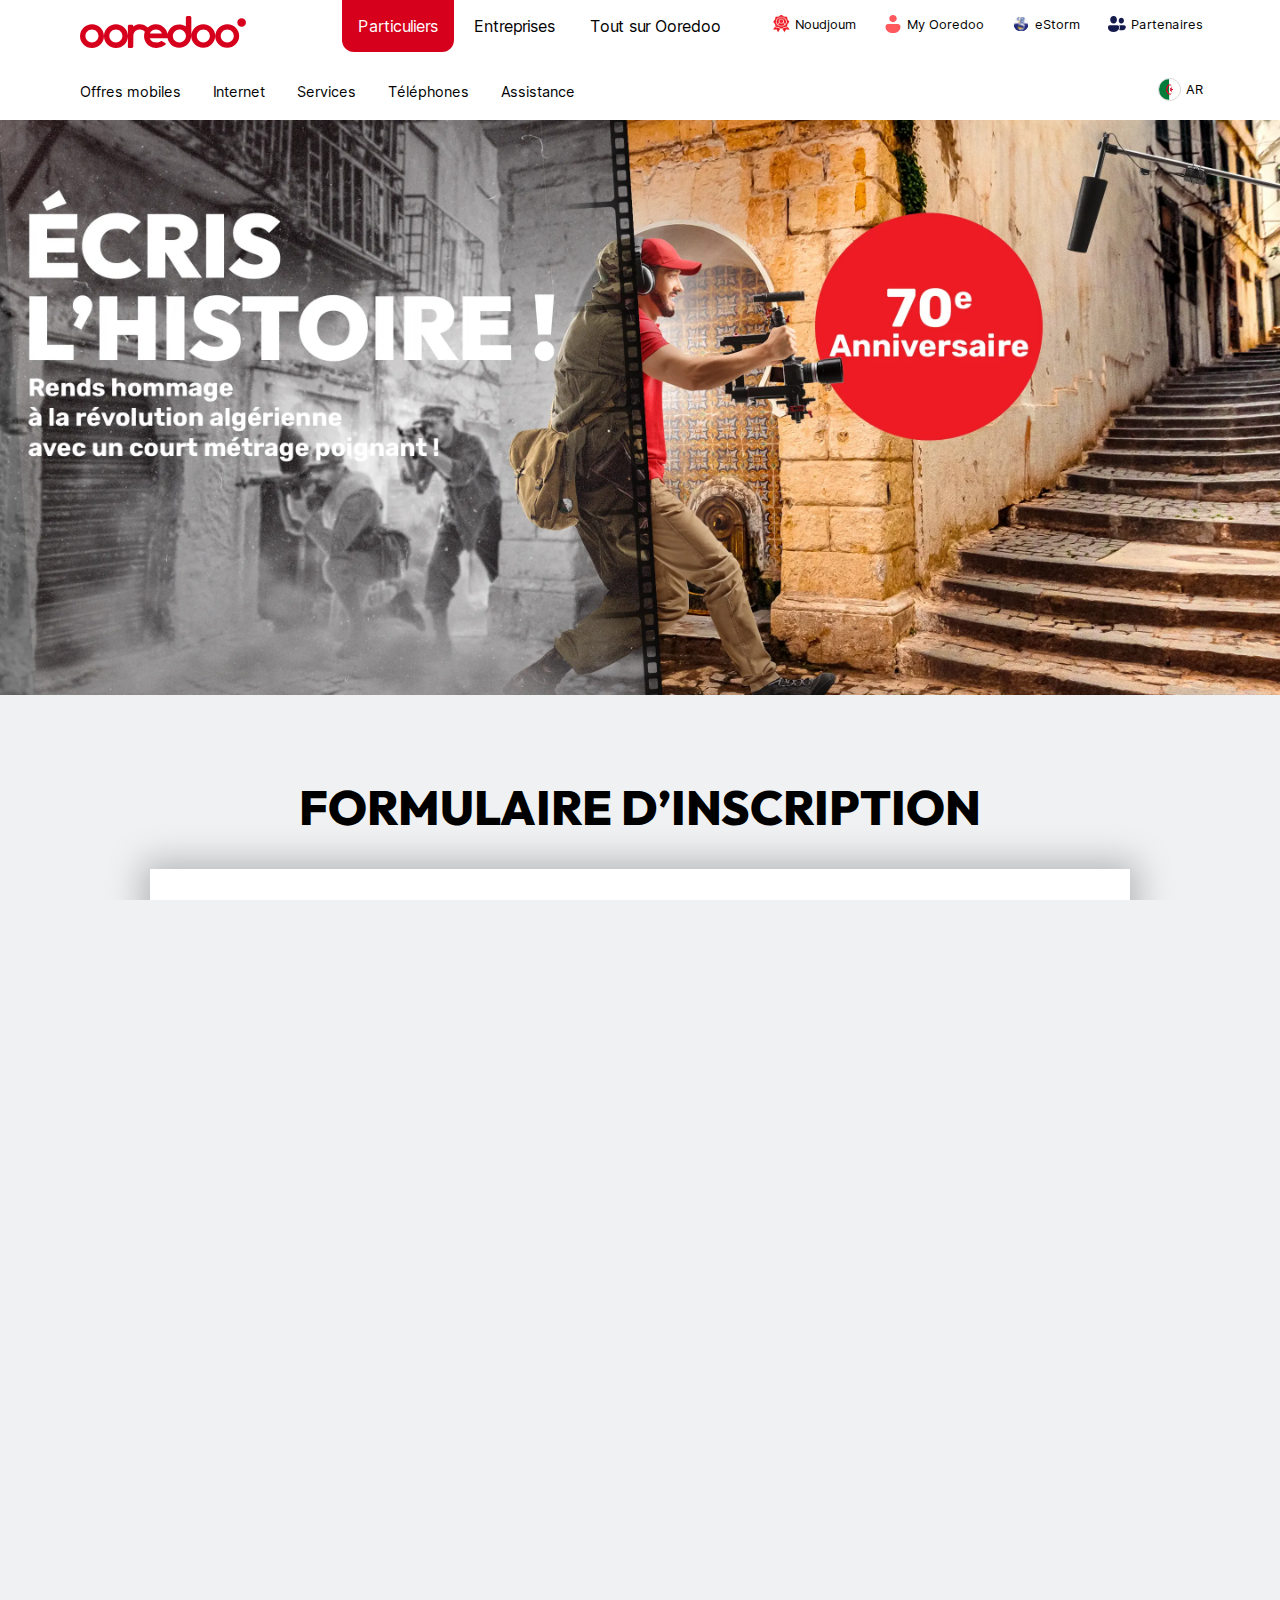
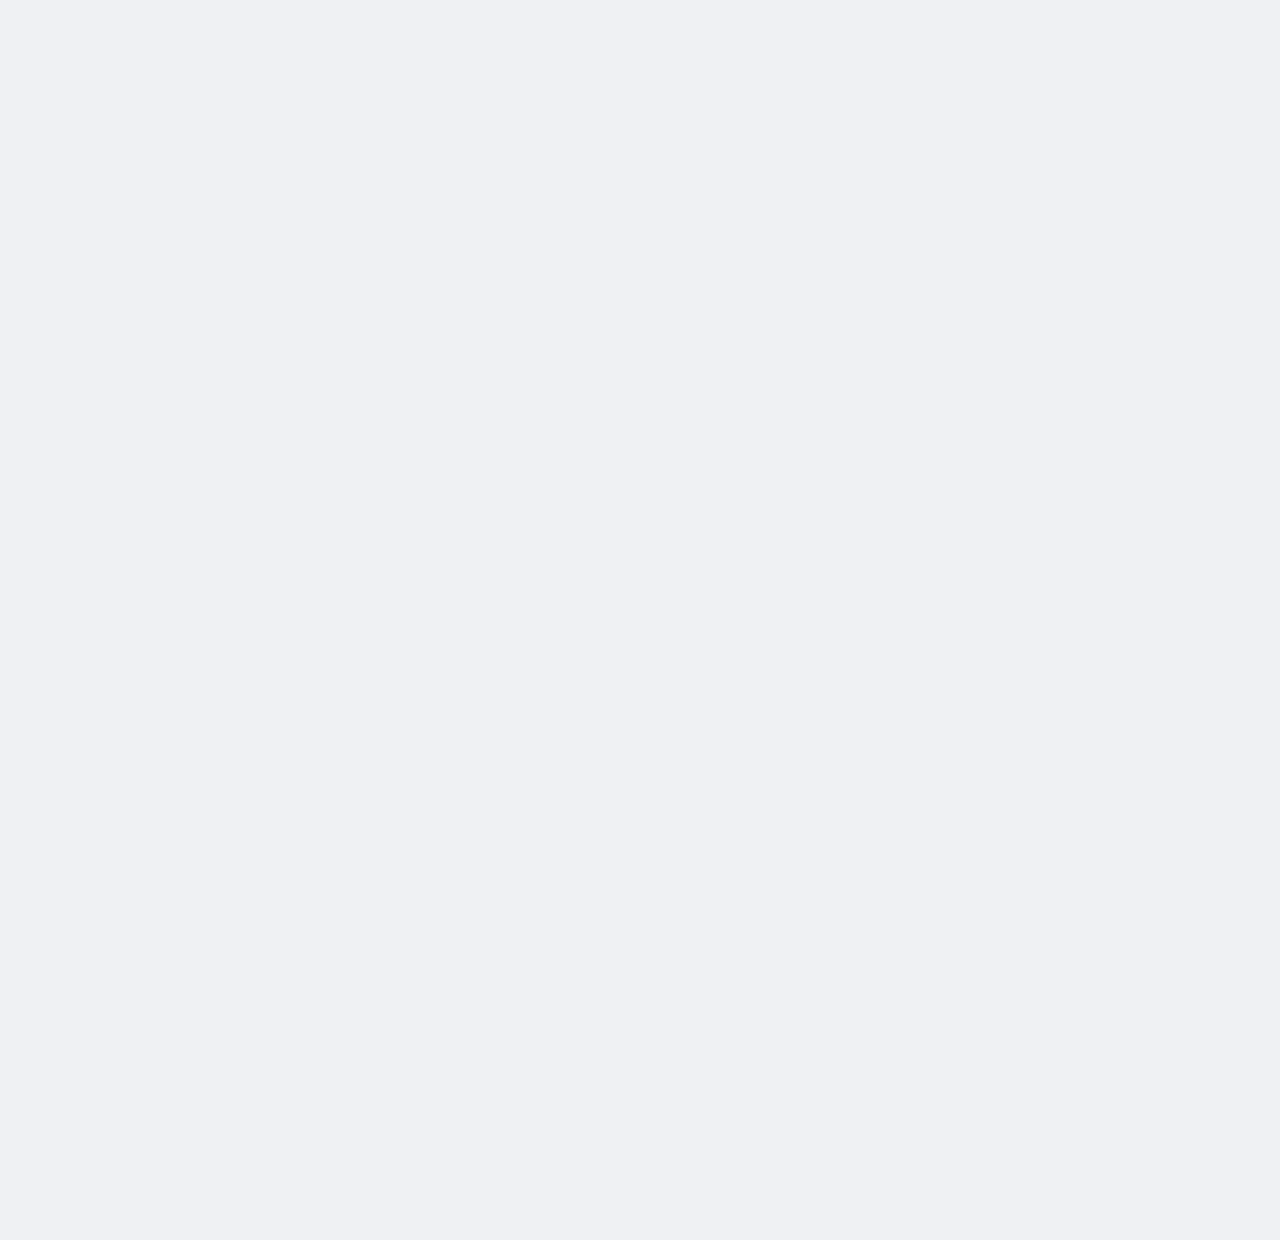
==== commit eca2a88c: "forfaits done" ====
--- a/index.html
+++ b/index.html
@@ -1 +1 @@
-<!DOCTYPE html><html id="__next_error__"><head><meta charSet="utf-8"/><meta name="viewport" content="width=device-width, initial-scale=1"/><link rel="preload" as="script" fetchPriority="low" href="/_next/static/chunks/webpack-38ccab6415eed300.js"/><script src="/_next/static/chunks/fd9d1056-81f448b567f73d85.js" async=""></script><script src="/_next/static/chunks/23-c820dea29f137056.js" async=""></script><script src="/_next/static/chunks/main-app-61eb7ca8cb9586cb.js" async=""></script><title>Formulaire d’inscription</title><link rel="icon" href="/favicon.ico" type="image/x-icon" sizes="980x945"/><script src="/_next/static/chunks/polyfills-78c92fac7aa8fdd8.js" noModule=""></script></head><body><script src="/_next/static/chunks/webpack-38ccab6415eed300.js" async=""></script><script>(self.__next_f=self.__next_f||[]).push([0]);self.__next_f.push([2,null])</script><script>self.__next_f.push([1,"1:HL[\"/_next/static/css/fe80962c644ffb27.css\",\"style\"]\n"])</script><script>self.__next_f.push([1,"2:I[5751,[],\"\"]\n5:I[9275,[],\"\"]\n6:I[1343,[],\"\"]\n8:I[6130,[],\"\"]\n9:[]\n0:[[[\"$\",\"link\",\"0\",{\"rel\":\"stylesheet\",\"href\":\"/_next/static/css/fe80962c644ffb27.css\",\"precedence\":\"next\",\"crossOrigin\":\"$undefined\"}]],[\"$\",\"$L2\",null,{\"buildId\":\"wIMUP5KnomWZMWkjPLCg9\",\"assetPrefix\":\"\",\"initialCanonicalUrl\":\"/\",\"initialTree\":[\"\",{\"children\":[\"__PAGE__\",{}]},\"$undefined\",\"$undefined\",true],\"initialSeedData\":[\"\",{\"children\":[\"__PAGE__\",{},[[\"$L3\",\"$L4\"],null],null]},[[\"$\",\"html\",null,{\"lang\":\"en\",\"children\":[\"$\",\"body\",null,{\"className\":\"__className_aaf875\",\"children\":[\"$\",\"$L5\",null,{\"parallelRouterKey\":\"children\",\"segmentPath\":[\"children\"],\"error\":\"$undefined\",\"errorStyles\":\"$undefined\",\"errorScripts\":\"$undefined\",\"template\":[\"$\",\"$L6\",null,{}],\"templateStyles\":\"$undefined\",\"templateScripts\":\"$undefined\",\"notFound\":[[\"$\",\"title\",null,{\"children\":\"404: This page could not be found.\"}],[\"$\",\"div\",null,{\"style\":{\"fontFamily\":\"system-ui,\\\"Segoe UI\\\",Roboto,Helvetica,Arial,sans-serif,\\\"Apple Color Emoji\\\",\\\"Segoe UI Emoji\\\"\",\"height\":\"100vh\",\"textAlign\":\"center\",\"display\":\"flex\",\"flexDirection\":\"column\",\"alignItems\":\"center\",\"justifyContent\":\"center\"},\"children\":[\"$\",\"div\",null,{\"children\":[[\"$\",\"style\",null,{\"dangerouslySetInnerHTML\":{\"__html\":\"body{color:#000;background:#fff;margin:0}.next-error-h1{border-right:1px solid rgba(0,0,0,.3)}@media (prefers-color-scheme:dark){body{color:#fff;background:#000}.next-error-h1{border-right:1px solid rgba(255,255,255,.3)}}\"}}],[\"$\",\"h1\",null,{\"className\":\"next-error-h1\",\"style\":{\"display\":\"inline-block\",\"margin\":\"0 20px 0 0\",\"padding\":\"0 23px 0 0\",\"fontSize\":24,\"fontWeight\":500,\"verticalAlign\":\"top\",\"lineHeight\":\"49px\"},\"children\":\"404\"}],[\"$\",\"div\",null,{\"style\":{\"display\":\"inline-block\"},\"children\":[\"$\",\"h2\",null,{\"style\":{\"fontSize\":14,\"fontWeight\":400,\"lineHeight\":\"49px\",\"margin\":0},\"children\":\"This page could not be found.\"}]}]]}]}]],\"notFoundStyles\":[],\"styles\":null}]}]}],null],null],\"couldBeIntercepted\":false,\"initialHead\":[false,\"$L7\"],\"globalErrorComponent\":\"$8\",\"missingSlots\":\"$W"])</script><script>self.__next_f.push([1,"9\"}]]\n4:E{\"digest\":\"NEXT_REDIRECT;push;/fr/;307;\"}\n"])</script><script>self.__next_f.push([1,"7:[[\"$\",\"meta\",\"0\",{\"name\":\"viewport\",\"content\":\"width=device-width, initial-scale=1\"}],[\"$\",\"meta\",\"1\",{\"charSet\":\"utf-8\"}],[\"$\",\"title\",\"2\",{\"children\":\"Formulaire d’inscription\"}],[\"$\",\"link\",\"3\",{\"rel\":\"icon\",\"href\":\"/favicon.ico\",\"type\":\"image/x-icon\",\"sizes\":\"980x945\"}]]\n3:null\n"])</script></body></html>+<!DOCTYPE html><html id="__next_error__"><head><meta charSet="utf-8"/><meta name="viewport" content="width=device-width, initial-scale=1"/><link rel="preload" as="script" fetchPriority="low" href="/_next/static/chunks/webpack-38ccab6415eed300.js"/><script src="/_next/static/chunks/fd9d1056-81f448b567f73d85.js" async=""></script><script src="/_next/static/chunks/23-c820dea29f137056.js" async=""></script><script src="/_next/static/chunks/main-app-61eb7ca8cb9586cb.js" async=""></script><title>Formulaire d’inscription</title><link rel="icon" href="/favicon.ico" type="image/x-icon" sizes="980x945"/><script src="/_next/static/chunks/polyfills-78c92fac7aa8fdd8.js" noModule=""></script></head><body><script src="/_next/static/chunks/webpack-38ccab6415eed300.js" async=""></script><script>(self.__next_f=self.__next_f||[]).push([0]);self.__next_f.push([2,null])</script><script>self.__next_f.push([1,"1:HL[\"/_next/static/css/1c008467c8c5c4cf.css\",\"style\"]\n"])</script><script>self.__next_f.push([1,"2:I[5751,[],\"\"]\n5:I[9275,[],\"\"]\n6:I[1343,[],\"\"]\n8:I[6130,[],\"\"]\n9:[]\n0:[[[\"$\",\"link\",\"0\",{\"rel\":\"stylesheet\",\"href\":\"/_next/static/css/1c008467c8c5c4cf.css\",\"precedence\":\"next\",\"crossOrigin\":\"$undefined\"}]],[\"$\",\"$L2\",null,{\"buildId\":\"BEmz3ByOJO7uA3Z1iMZDY\",\"assetPrefix\":\"\",\"initialCanonicalUrl\":\"/\",\"initialTree\":[\"\",{\"children\":[\"__PAGE__\",{}]},\"$undefined\",\"$undefined\",true],\"initialSeedData\":[\"\",{\"children\":[\"__PAGE__\",{},[[\"$L3\",\"$L4\"],null],null]},[[\"$\",\"html\",null,{\"lang\":\"en\",\"children\":[\"$\",\"body\",null,{\"className\":\"__className_aaf875\",\"children\":[\"$\",\"$L5\",null,{\"parallelRouterKey\":\"children\",\"segmentPath\":[\"children\"],\"error\":\"$undefined\",\"errorStyles\":\"$undefined\",\"errorScripts\":\"$undefined\",\"template\":[\"$\",\"$L6\",null,{}],\"templateStyles\":\"$undefined\",\"templateScripts\":\"$undefined\",\"notFound\":[[\"$\",\"title\",null,{\"children\":\"404: This page could not be found.\"}],[\"$\",\"div\",null,{\"style\":{\"fontFamily\":\"system-ui,\\\"Segoe UI\\\",Roboto,Helvetica,Arial,sans-serif,\\\"Apple Color Emoji\\\",\\\"Segoe UI Emoji\\\"\",\"height\":\"100vh\",\"textAlign\":\"center\",\"display\":\"flex\",\"flexDirection\":\"column\",\"alignItems\":\"center\",\"justifyContent\":\"center\"},\"children\":[\"$\",\"div\",null,{\"children\":[[\"$\",\"style\",null,{\"dangerouslySetInnerHTML\":{\"__html\":\"body{color:#000;background:#fff;margin:0}.next-error-h1{border-right:1px solid rgba(0,0,0,.3)}@media (prefers-color-scheme:dark){body{color:#fff;background:#000}.next-error-h1{border-right:1px solid rgba(255,255,255,.3)}}\"}}],[\"$\",\"h1\",null,{\"className\":\"next-error-h1\",\"style\":{\"display\":\"inline-block\",\"margin\":\"0 20px 0 0\",\"padding\":\"0 23px 0 0\",\"fontSize\":24,\"fontWeight\":500,\"verticalAlign\":\"top\",\"lineHeight\":\"49px\"},\"children\":\"404\"}],[\"$\",\"div\",null,{\"style\":{\"display\":\"inline-block\"},\"children\":[\"$\",\"h2\",null,{\"style\":{\"fontSize\":14,\"fontWeight\":400,\"lineHeight\":\"49px\",\"margin\":0},\"children\":\"This page could not be found.\"}]}]]}]}]],\"notFoundStyles\":[],\"styles\":null}]}]}],null],null],\"couldBeIntercepted\":false,\"initialHead\":[false,\"$L7\"],\"globalErrorComponent\":\"$8\",\"missingSlots\":\"$W"])</script><script>self.__next_f.push([1,"9\"}]]\n4:E{\"digest\":\"NEXT_REDIRECT;push;/fr/;307;\"}\n"])</script><script>self.__next_f.push([1,"7:[[\"$\",\"meta\",\"0\",{\"name\":\"viewport\",\"content\":\"width=device-width, initial-scale=1\"}],[\"$\",\"meta\",\"1\",{\"charSet\":\"utf-8\"}],[\"$\",\"title\",\"2\",{\"children\":\"Formulaire d’inscription\"}],[\"$\",\"link\",\"3\",{\"rel\":\"icon\",\"href\":\"/favicon.ico\",\"type\":\"image/x-icon\",\"sizes\":\"980x945\"}]]\n3:null\n"])</script></body></html>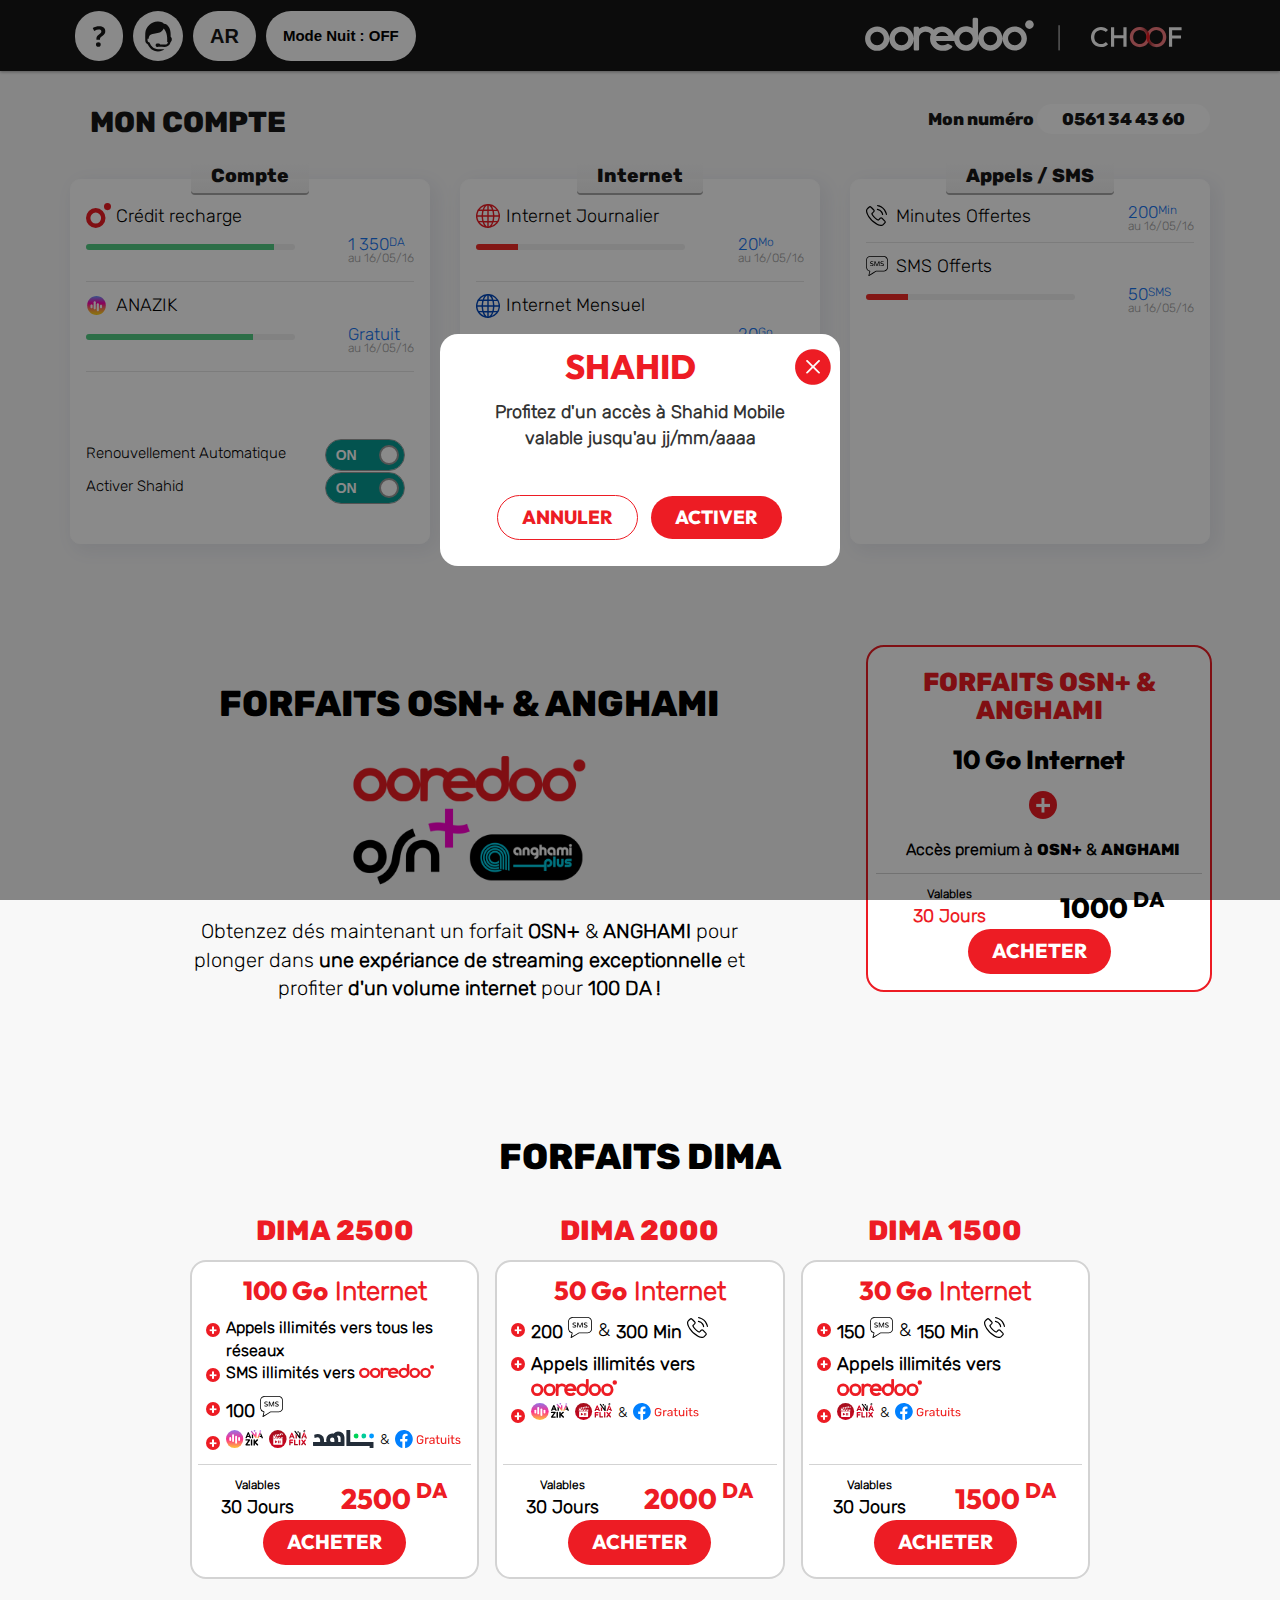
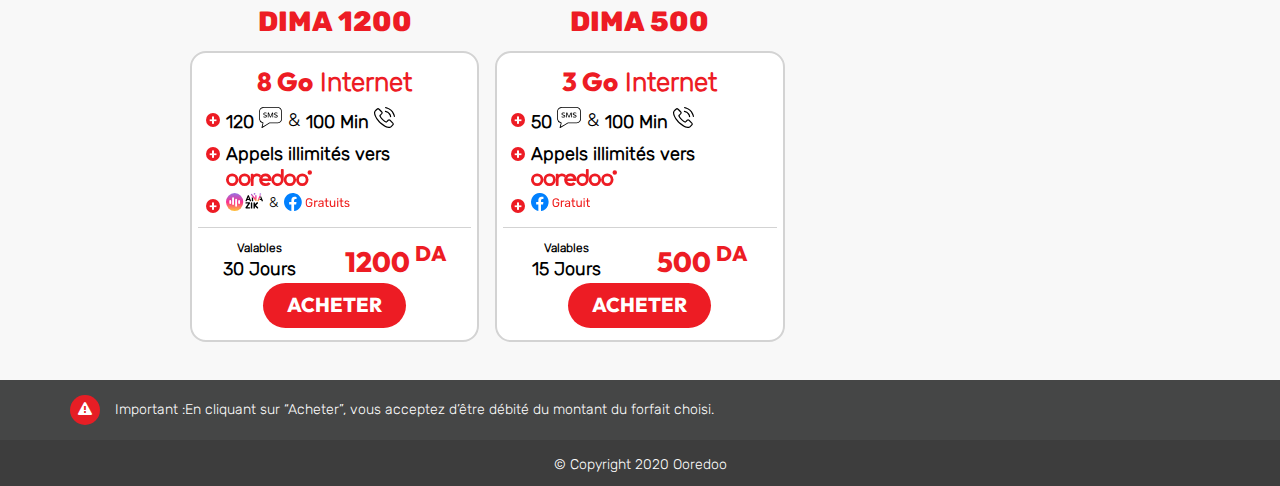
==== commit 0876ca5b: "osn" ====
--- a/index.html
+++ b/index.html
@@ -1 +1,1409 @@
-<!DOCTYPE html><html id="__next_error__"><head><meta charSet="utf-8"/><meta name="viewport" content="width=device-width, initial-scale=1"/><link rel="preload" as="script" fetchPriority="low" href="/_next/static/chunks/webpack-38ccab6415eed300.js"/><script src="/_next/static/chunks/fd9d1056-81f448b567f73d85.js" async=""></script><script src="/_next/static/chunks/23-c820dea29f137056.js" async=""></script><script src="/_next/static/chunks/main-app-61eb7ca8cb9586cb.js" async=""></script><title>Formulaire d’inscription</title><link rel="icon" href="/favicon.ico" type="image/x-icon" sizes="980x945"/><script src="/_next/static/chunks/polyfills-78c92fac7aa8fdd8.js" noModule=""></script></head><body><script src="/_next/static/chunks/webpack-38ccab6415eed300.js" async=""></script><script>(self.__next_f=self.__next_f||[]).push([0]);self.__next_f.push([2,null])</script><script>self.__next_f.push([1,"1:HL[\"/_next/static/css/1c008467c8c5c4cf.css\",\"style\"]\n"])</script><script>self.__next_f.push([1,"2:I[5751,[],\"\"]\n5:I[9275,[],\"\"]\n6:I[1343,[],\"\"]\n8:I[6130,[],\"\"]\n9:[]\n0:[[[\"$\",\"link\",\"0\",{\"rel\":\"stylesheet\",\"href\":\"/_next/static/css/1c008467c8c5c4cf.css\",\"precedence\":\"next\",\"crossOrigin\":\"$undefined\"}]],[\"$\",\"$L2\",null,{\"buildId\":\"BEmz3ByOJO7uA3Z1iMZDY\",\"assetPrefix\":\"\",\"initialCanonicalUrl\":\"/\",\"initialTree\":[\"\",{\"children\":[\"__PAGE__\",{}]},\"$undefined\",\"$undefined\",true],\"initialSeedData\":[\"\",{\"children\":[\"__PAGE__\",{},[[\"$L3\",\"$L4\"],null],null]},[[\"$\",\"html\",null,{\"lang\":\"en\",\"children\":[\"$\",\"body\",null,{\"className\":\"__className_aaf875\",\"children\":[\"$\",\"$L5\",null,{\"parallelRouterKey\":\"children\",\"segmentPath\":[\"children\"],\"error\":\"$undefined\",\"errorStyles\":\"$undefined\",\"errorScripts\":\"$undefined\",\"template\":[\"$\",\"$L6\",null,{}],\"templateStyles\":\"$undefined\",\"templateScripts\":\"$undefined\",\"notFound\":[[\"$\",\"title\",null,{\"children\":\"404: This page could not be found.\"}],[\"$\",\"div\",null,{\"style\":{\"fontFamily\":\"system-ui,\\\"Segoe UI\\\",Roboto,Helvetica,Arial,sans-serif,\\\"Apple Color Emoji\\\",\\\"Segoe UI Emoji\\\"\",\"height\":\"100vh\",\"textAlign\":\"center\",\"display\":\"flex\",\"flexDirection\":\"column\",\"alignItems\":\"center\",\"justifyContent\":\"center\"},\"children\":[\"$\",\"div\",null,{\"children\":[[\"$\",\"style\",null,{\"dangerouslySetInnerHTML\":{\"__html\":\"body{color:#000;background:#fff;margin:0}.next-error-h1{border-right:1px solid rgba(0,0,0,.3)}@media (prefers-color-scheme:dark){body{color:#fff;background:#000}.next-error-h1{border-right:1px solid rgba(255,255,255,.3)}}\"}}],[\"$\",\"h1\",null,{\"className\":\"next-error-h1\",\"style\":{\"display\":\"inline-block\",\"margin\":\"0 20px 0 0\",\"padding\":\"0 23px 0 0\",\"fontSize\":24,\"fontWeight\":500,\"verticalAlign\":\"top\",\"lineHeight\":\"49px\"},\"children\":\"404\"}],[\"$\",\"div\",null,{\"style\":{\"display\":\"inline-block\"},\"children\":[\"$\",\"h2\",null,{\"style\":{\"fontSize\":14,\"fontWeight\":400,\"lineHeight\":\"49px\",\"margin\":0},\"children\":\"This page could not be found.\"}]}]]}]}]],\"notFoundStyles\":[],\"styles\":null}]}]}],null],null],\"couldBeIntercepted\":false,\"initialHead\":[false,\"$L7\"],\"globalErrorComponent\":\"$8\",\"missingSlots\":\"$W"])</script><script>self.__next_f.push([1,"9\"}]]\n4:E{\"digest\":\"NEXT_REDIRECT;push;/fr/;307;\"}\n"])</script><script>self.__next_f.push([1,"7:[[\"$\",\"meta\",\"0\",{\"name\":\"viewport\",\"content\":\"width=device-width, initial-scale=1\"}],[\"$\",\"meta\",\"1\",{\"charSet\":\"utf-8\"}],[\"$\",\"title\",\"2\",{\"children\":\"Formulaire d’inscription\"}],[\"$\",\"link\",\"3\",{\"rel\":\"icon\",\"href\":\"/favicon.ico\",\"type\":\"image/x-icon\",\"sizes\":\"980x945\"}]]\n3:null\n"])</script></body></html>+<!DOCTYPE html>
+<html lang="fr">
+
+<head>
+    <meta charset="utf-8">
+    <meta http-equiv="X-UA-Compatible"
+          content="IE=edge">
+    <meta name="viewport"
+          content="width=device-width, initial-scale=1">
+    <meta name="description"
+          content="Page light">
+    <meta name="author"
+          content="ooredoo">
+    <!-- generics -->
+    <link rel="icon"
+          href="images/icons/favicon-32.png"
+          sizes="32x32">
+    <link rel="icon"
+          href="images/icons/favicon-57.png"
+          sizes="57x57">
+    <link rel="icon"
+          href="images/icons/favicon-76.png"
+          sizes="76x76">
+    <link rel="icon"
+          href="images/icons/favicon-96.png"
+          sizes="96x96">
+    <link rel="icon"
+          href="images/icons/favicon-128.png"
+          sizes="128x128">
+    <link rel="icon"
+          href="images/icons/favicon-192.png"
+          sizes="192x192">
+    <link rel="icon"
+          href="images/icons/favicon-228.png"
+          sizes="228x228">
+
+    <!-- Android -->
+    <link rel="shortcut icon"
+          sizes="196x196"
+          href="images/icons/favicon-196.png">
+
+    <!-- iOS -->
+    <link rel="apple-touch-icon"
+          href="images/icons/favicon-120.png"
+          sizes="120x120">
+    <link rel="apple-touch-icon"
+          href="images/icons/favicon-152.png"
+          sizes="152x152">
+    <link rel="apple-touch-icon"
+          href="images/icons/favicon-180.png"
+          sizes="180x180">
+
+
+    <title>Page light - Forfait</title>
+    <!-- Style CSS================================================================================ -->
+    <link href="css/bootstrap.min.css"
+          rel="stylesheet">
+    <link href="css/bootstrap-theme.css"
+          rel="stylesheet">
+    <link href="css/font-awesome.min.css"
+          rel="stylesheet">
+    <link href="css/style.css"
+          rel="stylesheet">
+    <link href="css/icomoon.css"
+          rel="stylesheet">
+    <!-- <link href="css/rtl.css" rel="stylesheet"> -->
+    <!-- Essential scripts ======================================================================== -->
+    <script src="js/jquery/jquery-1.11.2.min.js"></script>
+    <script type="text/javascript"
+            src="js/jquery/jquery-migrate-1.2.1.min.js"></script>
+    <script type='text/javascript'
+            src='js/jquery/jquery.easing.js'></script>
+    <script type='text/javascript'
+            src='js/carousel.js'
+            defer></script>
+    <link rel="stylesheet"
+          href="css/carousel.css">
+
+    <link rel="stylesheet" href="css/components/ltm-modal.css">
+    <link rel="stylesheet" href="css/obot.css">
+    <script type='text/javascript' src="js/components/obot.js" defer></script>
+    <script type='text/javascript' src="js/components/LtmModal.js" defer></script>
+    <script src="js/components/LtmCardStepCollapse.js" defer></script>
+    <script>
+        $ = jQuery.noConflict();
+    </script>
+    <!-- Just for debugging purposes. Don't actually copy these 2 lines! --><!--[if lt IE 9]>
+    <script src="js/ie8-responsive-file-warning.js"></script><![endif]-->
+    <script src="js/ie-emulation-modes-warning.js"></script>
+    <!-- HTML5 shim and Respond.js for IE8 support of HTML5 elements and media queries --><!--[if lt IE 9]>
+    <script src="https://oss.maxcdn.com/html5shiv/3.7.2/html5shiv.min.js"></script>
+    <script src="https://oss.maxcdn.com/respond/1.4.2/respond.min.js"></script><![endif]-->
+    <!--     la gold-->
+
+    <link href="css/components/ltm-card-step-collapse.css"
+          rel="stylesheet">
+    <!--     la gold-->
+    <link href="css/recharge.css"
+          rel="stylesheet">
+    <link href="css/recharge-custom.css"
+          rel="stylesheet">
+    <link href="css/recharge-card.css"
+          rel="stylesheet">
+    <script type="text/javascript"
+            defer>
+
+        if (new URLSearchParams(window.location.search).get('resetShahid') === 'true') {
+            window.localStorage.setItem('shahid-active', "");
+            const url = new URL(window.location.href);
+            const params = new URLSearchParams(url.search);
+            params.delete("resetShahid");
+            window.history.replaceState({}, '', `${url.pathname}?${params}`);
+            location.reload();
+        }
+        window.isShahidActive = window.localStorage.getItem('shahid-active') === "true";
+
+        if (!window.isShahidActive) {
+            setTimeout(() => {
+                const modal = document.getElementById('shahid-modal');
+                modal.open();
+            }, 1000)
+        }
+    </script>
+</head>
+
+<body class="recharge">
+<modal-component default-open="false" id="buy-modal">
+    <div class="ltm-modal-container">
+        <div class="ltm-modal">
+            <div class="ltm-modal-header" style="justify-content: center">
+                <div class="ltm-modal-title text-red text-center fs-34 text-outfit-bold" id="buy-modal-title">
+                    DIMA 500
+                </div>
+                <!--                <button class="ltm-close-btn" onclick="document.getElementById('buy-modal').close()">-->
+                <!--                    <img src="./images/components/close.png" alt="close"></button>-->
+            </div>
+            <div class="ltm-modal-body">
+                <div style="padding: 1.2em;" class="text-center text-bold" id="buy-modal-msg">
+                    ...
+                </div>
+            </div>
+            <div class="ltm-modal-footer" style="margin-bottom: 1em">
+                <button class=" red-btn-outline border-round text-uppercase  text-outfit-bold" onclick="document.getElementById('buy-modal').close()">
+                    ANNULER
+                </button>
+                <button class="red-btn border-round text-uppercase  text-outfit-bold"
+                        onclick="
+                        document.getElementById('buy-modal').close();
+                        new URLSearchParams(window.location.search).get('noCredit')==='true'?document.getElementById('credit-modal').open():document.getElementById('congrats-modal').open();
+                        "
+                >
+                    CONFIRMER
+                </button>
+            </div>
+        </div>
+    </div>
+</modal-component>
+<modal-component default-open="false" id="congrats-modal">
+    <div class="ltm-modal-container">
+        <div class="ltm-modal">
+            <div class="ltm-modal-header" style="justify-content: center">
+                <div class="ltm-modal-title text-red text-center fs-34 text-outfit-bold">
+                    Félicitation !
+                </div>
+                <!--                <button class="ltm-close-btn" onclick="document.getElementById('congrats-modal').close()">-->
+                <!--                    <img src="./images/components/close.png" alt="close"></button>-->
+            </div>
+            <div class="ltm-modal-body">
+                <div style="padding: 1.2em;" class="text-center text-bold" id="congrats-modal-msg">
+                    ...
+                </div>
+            </div>
+            <div class="ltm-modal-footer" style="margin-bottom: 1em" id="congrats-modal-footer">
+                <button class="red-btn border-round text-uppercase text-outfit-bold" onclick="document.getElementById('congrats-modal').close()">
+                    OK
+                </button>
+            </div>
+            <div class="ltm-modal-footer" style="margin-bottom: 1em" id="congrats-modal-footer-shahid">
+                <button class="red-btn-outline border-round text-uppercase text-outfit-bold" onclick="document.getElementById('congrats-modal').close()">
+                    OK
+                </button>
+                <button class="red-btn border-round text-uppercase  text-outfit-bold" onclick="
+                 localStorage.setItem('shahid-active','true');
+                document.getElementById('congrats-modal').close();
+                document.getElementById('congrats-shahid-modal').open()">
+                    ACTIVER SHAHID
+                </button>
+            </div>
+        </div>
+    </div>
+</modal-component>
+<modal-component default-open="false" id="credit-modal">
+    <div class="ltm-modal-container">
+        <div class="ltm-modal">
+            <div class="ltm-modal-header" style="justify-content: end">
+                <!--                <div class="ltm-modal-title text-red text-center fs-34 text-outfit-bold">-->
+                <!--                </div>-->
+                <button class="ltm-close-btn" onclick="document.getElementById('credit-modal').close()">
+                    <img src="./images/components/close.png" alt="close"></button>
+            </div>
+            <div class="ltm-modal-body">
+                <div style="padding: 0 1.2em 2em;" class="text-center text-bold" id="credit-modal-msg">
+                    ...
+                </div>
+            </div>
+            <!--            <div class="ltm-modal-footer" style="margin-bottom: 1em">-->
+            <!--                <button class="red-btn border-round text-uppercase  text-outfit-bold" onclick="document.getElementById('credit-modal').close()">-->
+            <!--                    OK-->
+            <!--                </button>-->
+            <!--            </div>-->
+        </div>
+    </div>
+</modal-component>
+<modal-component default-open="false" id="shahid-modal">
+    <div class="ltm-modal-container">
+        <div class="ltm-modal">
+            <div class="ltm-modal-header" style="justify-content: end">
+                <div class="ltm-modal-title text-red text-center fs-34 text-outfit-bold">SHAHID</div>
+                <button class="ltm-close-btn" onclick="document.getElementById('shahid-modal').close()">
+                    <img src="./images/components/close.png" alt="close"></button>
+            </div>
+            <div class="ltm-modal-body">
+                <div style="padding: 0 1.2em 2em;" class="text-center text-bold" id="shahid-modal-msg">
+                    Profitez d'un accès à Shahid Mobile
+                    <br>
+                    valable jusqu'au jj/mm/aaaa
+                </div>
+            </div>
+            <div class="ltm-modal-footer" style="margin-bottom: 1em">
+                <button class="red-btn-outline border-round text-uppercase  text-outfit-bold" onclick="document.getElementById('shahid-modal').close()">
+                    ANNULER
+                </button>
+                <button class="red-btn border-round text-uppercase  text-outfit-bold" onclick="
+                localStorage.setItem('shahid-active','true');
+                document.getElementById('shahid-modal').close();
+                document.getElementById('congrats-shahid-modal').open()
+                ">
+                    ACTIVER
+                </button>
+            </div>
+        </div>
+    </div>
+</modal-component>
+<modal-component default-open="false" id="congrats-shahid-modal">
+    <div class="ltm-modal-container">
+        <div class="ltm-modal">
+            <div class="ltm-modal-header" style="justify-content: center">
+                <div class="ltm-modal-title text-red text-center fs-34 text-outfit-bold text-uppercase">
+                    SHAHID activé !
+                </div>
+                <!--                <button class="ltm-close-btn" onclick="document.getElementById('congrats-modal').close()">-->
+                <!--                    <img src="./images/components/close.png" alt="close"></button>-->
+            </div>
+            <div class="ltm-modal-body">
+                <div style="padding: 1.2em;" class="text-center text-outfit" id="congrats-shahid-modal-msg">
+                    Service Shahid activé ! Vous recevrez un SMS avec un lien sous peu
+                </div>
+            </div>
+            <div class="ltm-modal-footer" style="margin-bottom: 1em">
+                <button class="red-btn border-round text-uppercase  text-outfit-bold" onclick="document.getElementById('congrats-shahid-modal').close()">
+                    OK
+                </button>
+            </div>
+        </div>
+    </div>
+</modal-component>
+
+<!--<obot-component id="obot">-->
+<!--    <div class="ltm-obot-container" id="obot-container-div">-->
+<!--        <div class="ltm-obot-chat-container">-->
+<!--            <div class="ltm-obot-header">-->
+<!--                <img src="./images/obot/chat-title.png" alt="">-->
+<!--                <img src="./images/obot/close.png" alt="" onclick="document.getElementById('obot').toggle();document.getElementById('obot-modal').close()">-->
+<!--            </div>-->
+<!--            <div id="obot-scroll-div">-->
+<!--                <div id="obot-discussion-div">-->
+
+<!--                </div>-->
+<!--                <div id="obot-choices-container-div">-->
+<!--                    <p>Quel est votre requete:</p>-->
+<!--                    <div id="obot-choices-div">-->
+<!--                    </div>-->
+<!--                </div>-->
+<!--                <div id="obot-thinking" class="d-none"><span>...</span></div>-->
+<!--            </div>-->
+<!--            <div class="ltm-obot-footer">-->
+<!--                <input id="obot-text-input" type="text" placeholder="Exemple : quel sont les offres disponibles">-->
+<!--                <button id="obot-send-btn"><img src="./images/obot/send.png" alt=""></button>-->
+<!--            </div>-->
+<!--        </div>-->
+<!--        <button class="ltm-obot-toggle" onclick="document.getElementById('obot').toggle();document.getElementById('obot-modal').close()">-->
+<!--            <img src="images/obot/obot.png" alt="close"></button>-->
+
+<!--    </div>-->
+<!--</obot-component>-->
+
+
+<div class="custom-modal modal-hidden"
+     id="custom-modal">
+    <script>
+        const page1 = () => {
+            const p1 = document.getElementById("modal-page-1");
+            const p2 = document.getElementById("modal-page-2");
+            const btn2 = document.getElementById("btn-conditions");
+            p1.classList.remove("d-none");
+            p2.classList.add("d-none");
+            btn2.classList.remove("d-none");
+        };
+        const page2 = () => {
+            const p1 = document.getElementById("modal-page-1");
+            const p2 = document.getElementById("modal-page-2");
+            const btn2 = document.getElementById("btn-conditions");
+            p2.classList.remove("d-none");
+            p1.classList.add("d-none");
+            btn2.classList.add("d-none");
+        };
+
+        function validateDate() {
+            const isValidDate = (dateString) => {
+                // Check if the input is a valid date using a regular expression
+                const dateRegex = /^\d{4}-\d{2}-\d{2}$/;
+
+                if (!dateRegex.test(dateString)) {
+                    return false;
+                }
+
+                // Check if the date is a valid date using JavaScript Date object
+                const date = new Date(dateString);
+                return !isNaN(date.getTime());
+            }
+            const dateInput = document.getElementById('modal-dateInput').value;
+            const acceptBtn = document.getElementById('btn-accept-date');
+            acceptBtn.disabled = !isValidDate(dateInput)
+            console.log("is typing", dateInput, acceptBtn.disabled)
+        }
+
+
+    </script>
+    <div class="custom-modal-popup relative"
+         style="padding: 34px 60px">
+        <button class="close text"
+                onclick="closeModal()"><img src="images/carousel-assets/close.png"
+                                            alt="close"/></button>
+        <h2 class="text-center text-outfit text-red"
+            style="font-size: 2rem">INFORMATIONS</h2>
+        <div id="modal-page-1">
+            <p class="text-center text-bold text-outfit">
+                Signez votre contrat <img src="images/fidelity/4G.png"
+                                          class="img-inline-1em"> gratuitement et sans engagement et bénéficiez d'une semaine de connexion GRATUITE
+                (1GO).
+            </p>
+            <br> <br>
+            <div class="center">
+                <button class="red-btn text-outfit border-round fs-18"
+                        onclick="page2()">ACCEPTER
+                </button>
+            </div>
+        </div>
+        <div id="modal-page-2"
+             class="d-none">
+            <p class="text-center text-bold text-outfit">
+                Veulillez introduire votre date de naissance comme suit
+            </p>
+            <p class="text-center text-bold text-outfit">
+                <input type="date"
+                       id="modal-dateInput"
+                       class="form-control"
+                       name="birthday"
+                       placeholder="Exemple: JJ/MM/AAAA"
+                       value=""
+                       required
+                       style="border-radius: 40px; background-color: #c9c9c9"
+                       onchange="validateDate()"
+                >
+            </p>
+            <br> <br>
+            <div class="center">
+                <button class="red-btn-outline text-outfit border-round fs-18"
+                        onclick="page1()">RETOUR
+                </button>
+                <button class="red-btn text-outfit border-round fs-18"
+                        id="btn-accept-date"
+                        disabled
+                        onclick="(()=>{
+                  window.location.href = './conditions.html';
+                })()">ACCEPTER
+                </button>
+            </div>
+        </div>
+
+
+        <!--        <a href="./conditions.html" class="red-btn text-outfit border-round fs-18">ACCEPTER</a>-->
+
+        <br> <a href="./conditions.html"
+                class="text-uppercase text-bold"
+                style="color: inherit; position: absolute;right: 16px; bottom: 16px"
+                id="btn-conditions">Conditions générales</a> <img src="images/fidelity/4G.png"
+                                                                  style="position: absolute;right: 0;bottom: 0;z-index: -1;opacity: 0.2">
+    </div>
+</div>
+<div class="accessibilities mobileMenu"
+     style="display: none;">
+    <div class="accessibilities-header">
+        <img src="images/choof-black.svg"
+             alt="Logo ooredoo"
+             class="img-responsive">
+    </div>
+    <div class="accessibilities-menu">
+        <ul>
+            <li>
+                <a href="#"
+                   class="dark-btn-mobile"> <span><img src="images/icons/dark-icon.svg"
+                                                       width="23"
+                                                       alt=""></span> <span
+                        class="dark-btn-caption">Activer mode nuit</span> </a>
+            </li>
+            <li>
+                <a href="index-ar.html"> <span class="lang"><img src="images/icons/icone-ar.svg"
+                                                                 width="23"
+                                                                 alt=""></span> Changer de langue </a>
+            </li>
+            <li>
+                <a href=""> <span class="comment"><img src="images/icons/icone-quest.svg"
+                                                       width="14"
+                                                       alt=""></span> Comment recharger ma ligne ? </a>
+            </li>
+            <li>
+                <a href=""> <span class="aide"><img src="images/icons/icone-aide.svg"
+                                                    width="19"
+                                                    alt=""></span> Besoin d’aide ? </a>
+            </li>
+        </ul>
+    </div>
+</div>
+<div id="page"
+     class="clearfix">
+
+    <div class="header">
+        <div class="container">
+            <div class="pull-right">
+                <div class="logo-section">
+
+                    <div class="logo-directive">
+                        <img src="images/gold-plus/choof.svg"
+                             alt="CHOOF"
+                             class="img-responsive choof-logo">
+                    </div>
+                </div>
+                <!-- logo-section -->
+            </div>
+            <div class="pull-left">
+                <div class="header-button lang-list">
+                    <a class="current"
+                       onclick="return false;"
+                       href="#"> <i class="fa fa-bars"
+                                    aria-hidden="true"></i> </a>
+                </div>
+                <!-- /lang-list -->
+                <div class="accessibilities hidden-xxs text-right">
+                    <div class="help">
+                        <a href=""> <img src="images/icons/help.svg"
+                                         alt="help"
+                                         class="img-responsive"> </a>
+                    </div>
+                    <div class="phone">
+                        <a href=""> <img src="images/icons/phone.svg"
+                                         alt="phone"
+                                         class="img-responsive"> </a>
+                    </div>
+                    <div class="lang">
+                        <a href="index-ar.html"> AR </a>
+                    </div>
+                    <div class="dark-btn switch">
+                        <a href="#"
+                           class="inner-switch">Mode Nuit : OFF</a>
+                    </div>
+                </div>
+                <!-- accessibilities -->
+            </div>
+        </div>
+    </div>
+    <!-- /header -->
+    <div id="main-content">
+        <section class="main-banner">
+            <!--            <picture>-->
+            <!--                <source srcset="images/dimax/main-banner-v1-mobile-fr.jpg" media="(max-width: 992px)">-->
+            <!--                <img class="img-contain" src="images/dimax/main-banner-v1-desktop-fr.jpg" alt="" style="width: 100%">-->
+            <!--            </picture>-->
+            <!--            <a href="./dimax.html" class="red-btn text-outfit border-round fs-20">Migrer vers DIMA +</a>-->
+        </section>
+
+        <!-- md-my-account -->
+        <section class="md-s md-my-account clearfix"
+                 style="padding-top: 26px">
+            <div class="section-title">
+                <div class="container">
+                    <div class="row">
+                        <div class="col-sm-6 pull-left">
+                            <div class="title">
+                                <h1><span>Mon Compte</span></h1>
+                            </div>
+                        </div>
+                        <div class="col-sm-6 pull-right">
+                            <div class="description">
+                                <p><span>
+								<span class="hidden-xs ">Mon numéro  </span><span
+                                        class="safari_only num">0561 34 43 60</span></span></p>
+
+                            </div>
+                        </div>
+                    </div>
+                </div>
+            </div>
+
+            <div class="section-content">
+                <div class="container">
+                    <div class="row">
+                        <div class="my-account-container">
+                            <div class="col-md-4">
+                                <div class="my-account-holder">
+                                    <div class="holder-header expandable">
+                                        <h2>Compte</h2>
+                                    </div>
+                                    <!-- /holder-header -->
+                                    <div class="holder-content">
+
+                                        <!-- /holder-content-inner -->
+
+
+                                        <!-- /holder-content-inner -->
+                                        <div class="holder-content-inner ">
+                                            <div class="row">
+                                                <div class="col-xs-12">
+                                                    <div class="credit-info">
+                                                        <a href=""
+                                                           class="x-credit">Crédit recharge</a>
+                                                    </div>
+                                                </div>
+                                                <div class="clearfix"></div>
+                                                <div class="progressBarContainer">
+                                                    <div class="col-xs-8 pull-left">
+                                                        <div class="progressBar">
+                                                            <span style="width: 90%;"
+                                                                  class="progressPercentage greenbar"></span>
+                                                        </div>
+                                                        <!-- /progressBar -->
+                                                    </div>
+                                                    <div class="col-xs-4 pull-right">
+                                                        <div class="credit">
+                                                            <div class="price table">
+                                                                <div class="price-hero">
+                                                                    <div class="table-row">
+                                                                        <div class="table-cell">
+                                                                            <span class="price-unit">1 350</span>
+                                                                        </div>
+                                                                        <div class="table-cell">
+                                                                            <span class="currency">DA</span>
+                                                                        </div>
+                                                                    </div>
+                                                                    <div class="">
+                                                                        <span class="validity">au 16/05/16</span>
+                                                                    </div>
+                                                                </div>
+                                                            </div>
+                                                        </div>
+                                                        <!-- /credit -->
+                                                    </div>
+                                                </div>
+                                                <!-- /progressBarContainer -->
+                                            </div>
+                                        </div>
+                                        <div class="holder-content-inner ">
+                                            <div class="row">
+                                                <div class="col-xs-12">
+                                                    <div class="credit-info">
+                                                        <a href=""
+                                                           class="anazik-dash">ANAZIK</a>
+                                                    </div>
+                                                </div>
+                                                <div class="clearfix"></div>
+                                                <div class="progressBarContainer">
+                                                    <div class="col-xs-8 pull-left">
+                                                        <div class="progressBar">
+                                                            <span style="width: 80%;"
+                                                                  class="progressPercentage greenbar"></span>
+                                                        </div>
+                                                        <!-- /progressBar -->
+                                                    </div>
+                                                    <div class="col-xs-4 pull-right">
+                                                        <div class="credit">
+                                                            <div class="price table">
+                                                                <div class="price-hero">
+                                                                    <div class="table-row">
+                                                                        <div class="table-cell">
+                                                                            <span class="price-unit">Gratuit</span>
+                                                                        </div>
+
+                                                                    </div>
+                                                                    <div class="">
+                                                                        <span class="validity">au 16/05/16</span>
+                                                                    </div>
+                                                                </div>
+                                                            </div>
+                                                        </div>
+                                                        <!-- /credit -->
+                                                    </div>
+                                                </div>
+                                                <!-- /progressBarContainer -->
+                                            </div>
+                                        </div>
+                                        <br> <br> <br>
+                                        <!-- /holder-content-inner -->
+                                        <div class="holder-content-inner border-0">
+                                            <div class="row">
+                                                <div class="col-xs-8 pull-left">
+                                                    <div class="credit-info">
+                                                        <a class="small">Renouvellement Automatique</a>
+                                                    </div>
+                                                </div>
+                                                <div class="col-xs-4 pull-right">
+                                                    <div class="onoffswitch">
+                                                        <input type="checkbox"
+                                                               name="onoffswitch"
+                                                               class="onoffswitch-checkbox"
+                                                               id="myonoffswitch"
+                                                               checked=""> <label class="onoffswitch-label"
+                                                                                  for="myonoffswitch"> <span class="onoffswitch-inner"></span>
+                                                        <span class="onoffswitch-switch"></span> </label>
+                                                    </div>
+                                                    <!-- /credit -->
+                                                </div>
+                                            </div>
+                                            <div class="row">
+                                                <div class="col-xs-8 pull-left">
+                                                    <div class="credit-info">
+                                                        <a class="small">Activer Shahid</a>
+                                                    </div>
+                                                </div>
+                                                <div class="col-xs-4 pull-right">
+                                                    <div class="onoffswitch">
+                                                        <input type="checkbox"
+                                                               name="activate-shahid"
+                                                               class="onoffswitch-checkbox"
+                                                               id="activate-shahid"
+                                                               checked=""> <label class="onoffswitch-label"
+                                                                                  for="activate-shahid"> <span class="onoffswitch-inner"></span>
+                                                        <span class="onoffswitch-switch"></span> </label>
+                                                    </div>
+                                                    <!-- /credit -->
+                                                </div>
+                                            </div>
+                                        </div>
+                                    </div>
+                                    <!-- /holder-content -->
+                                </div>
+                                <!-- /my-account-holder -->
+                            </div>
+                            <div class="col-md-4">
+                                <div class="my-account-holder"
+                                     style="">
+                                    <div class="holder-header expandable">
+                                        <h2 class="internet">Internet</h2>
+                                    </div>
+                                    <!-- /holder-header -->
+                                    <div class="holder-content">
+
+                                        <!-- /holder-content-inner -->
+                                        <div class="holder-content-inner expandable">
+                                            <div class="row">
+                                                <div class="col-xs-12">
+                                                    <div class="credit-info">
+                                                        <a href=""
+                                                           class="x-t-internet">Internet Journalier</a>
+                                                    </div>
+                                                </div>
+                                                <div class="clearfix"></div>
+                                                <div class="progressBarContainer">
+                                                    <div class="col-xs-8 pull-left">
+                                                        <div class="progressBar">
+                                                            <span style="width: 20%;"
+                                                                  class="progressPercentage redbar"></span>
+                                                        </div>
+                                                        <!-- /progressBar -->
+                                                    </div>
+                                                    <div class="col-xs-4 pull-right">
+                                                        <div class="credit">
+                                                            <div class="price table">
+                                                                <div class="price-hero">
+                                                                    <div class="table-row">
+                                                                        <div class="table-cell">
+                                                                            <span class="price-unit">20</span>
+                                                                        </div>
+                                                                        <div class="table-cell">
+                                                                            <span class="currency">Mo</span>
+                                                                        </div>
+                                                                    </div>
+                                                                    <div class="">
+                                                                        <span class="validity">au 16/05/16</span>
+                                                                    </div>
+                                                                </div>
+                                                            </div>
+                                                        </div>
+                                                        <!-- /credit -->
+                                                    </div>
+                                                </div>
+                                                <!-- /progressBarContainer -->
+                                            </div>
+                                        </div>
+                                        <div class="holder-content-inner expandable">
+                                            <div class="row">
+                                                <div class="col-xs-12">
+                                                    <div class="credit-info">
+                                                        <a href=""
+                                                           class="x-m-internet">Internet Mensuel</a>
+                                                    </div>
+                                                </div>
+                                                <div class="clearfix"></div>
+                                                <div class="progressBarContainer">
+                                                    <div class="col-xs-8 pull-left">
+                                                        <div class="progressBar">
+                                                            <span style="width: 20%;"
+                                                                  class="progressPercentage redbar"></span>
+                                                        </div>
+                                                        <!-- /progressBar -->
+                                                    </div>
+                                                    <div class="col-xs-4 pull-right">
+                                                        <div class="credit">
+                                                            <div class="price table">
+                                                                <div class="price-hero">
+                                                                    <div class="table-row">
+                                                                        <div class="table-cell">
+                                                                            <span class="price-unit">20</span>
+                                                                        </div>
+                                                                        <div class="table-cell">
+                                                                            <span class="currency">Go</span>
+                                                                        </div>
+                                                                    </div>
+                                                                    <div class="">
+                                                                        <span class="validity">au 16/05/16</span>
+                                                                    </div>
+                                                                </div>
+                                                            </div>
+                                                        </div>
+                                                        <!-- /credit -->
+                                                    </div>
+                                                </div>
+                                                <!-- /progressBarContainer -->
+                                            </div>
+                                        </div>
+
+                                        <!-- /holder-content-inner -->
+                                        <div class="holder-content-inner expandable">
+                                            <div class="row">
+                                                <div class="col-xs-12">
+                                                    <div class="credit-info">
+                                                        <a href=""
+                                                           class="facebook">Facebook</a>
+                                                    </div>
+                                                </div>
+                                                <div class="clearfix"></div>
+                                                <div class="progressBarContainer">
+                                                    <div class="col-xs-8 pull-left">
+                                                        <div class="progressBar">
+                                                            <span style="width: 20%;"
+                                                                  class="progressPercentage redbar"></span>
+                                                        </div>
+                                                        <!-- /progressBar -->
+                                                    </div>
+                                                    <div class="col-xs-4 pull-right">
+                                                        <div class="credit">
+                                                            <div class="price table">
+                                                                <div class="price-hero">
+                                                                    <div class="table-row">
+                                                                        <div class="table-cell">
+                                                                            <span class="price-unit">Gratuit</span>
+                                                                        </div>
+
+                                                                    </div>
+                                                                    <div class="">
+                                                                        <span class="validity">au 16/05/16</span>
+                                                                    </div>
+                                                                </div>
+                                                            </div>
+                                                        </div>
+                                                        <!-- /credit -->
+                                                    </div>
+                                                </div>
+                                                <!-- /progressBarContainer -->
+                                            </div>
+                                        </div>
+
+
+                                    </div>
+                                    <!-- /holder-content -->
+                                </div>
+                                <!-- /my-account-holder -->
+                            </div>
+                            <div class="col-md-4">
+                                <div class="my-account-holder">
+                                    <div class="holder-header expandable">
+                                        <h2 class="appels">Appels / SMS</h2>
+                                    </div>
+                                    <!-- /holder-header -->
+                                    <div class="holder-content">
+
+                                        <div class="holder-content-inner">
+                                            <div class="row">
+                                                <div class="col-xs-8 pull-left">
+                                                    <div class="credit-info">
+                                                        <a href=""
+                                                           class="x-free-call">Minutes Offertes</a>
+
+                                                    </div>
+                                                </div>
+                                                <div class="col-xs-4 pull-right">
+                                                    <div class="credit">
+                                                        <div class="price table">
+                                                            <div class="price-hero">
+                                                                <div class="table-row">
+                                                                    <div class="table-cell">
+                                                                        <span class="price-unit">200</span>
+                                                                    </div>
+                                                                    <div class="table-cell">
+                                                                        <span class="currency">Min</span>
+                                                                    </div>
+                                                                </div>
+                                                                <div class="">
+                                                                    <span class="validity">au 16/05/16</span>
+                                                                </div>
+                                                            </div>
+                                                        </div>
+                                                    </div>
+                                                    <!-- /credit -->
+                                                </div>
+                                            </div>
+                                        </div>
+                                        <!-- /holder-content-inner -->
+                                        <div class="holder-content-inner expandable">
+                                            <div class="row">
+                                                <div class="col-xs-12">
+                                                    <div class="credit-info">
+                                                        <a href=""
+                                                           class="x-free-sms">SMS Offerts</a>
+                                                    </div>
+                                                </div>
+                                                <div class="clearfix"></div>
+                                                <div class="progressBarContainer">
+                                                    <div class="col-xs-8 pull-left">
+                                                        <div class="progressBar">
+                                                            <span style="width: 20%;"
+                                                                  class="progressPercentage redbar"></span>
+                                                        </div>
+                                                        <!-- /progressBar -->
+                                                    </div>
+                                                    <div class="col-xs-4 pull-right">
+                                                        <div class="credit">
+                                                            <div class="price table">
+                                                                <div class="price-hero">
+                                                                    <div class="table-row">
+                                                                        <div class="table-cell">
+                                                                            <span class="price-unit">50</span>
+                                                                        </div>
+                                                                        <div class="table-cell">
+                                                                            <span class="currency">SMS</span>
+                                                                        </div>
+                                                                    </div>
+                                                                    <div class="">
+                                                                        <span class="validity">au 16/05/16</span>
+                                                                    </div>
+                                                                </div>
+                                                            </div>
+                                                        </div>
+                                                        <!-- /credit -->
+                                                    </div>
+                                                </div>
+                                                <!-- /progressBarContainer -->
+                                            </div>
+                                        </div>
+
+                                        <!-- /holder-content-inner -->
+                                    </div>
+                                    <!-- /holder-content -->
+                                </div>
+                                <!-- /my-account-holder -->
+                            </div>
+                            <div class="col-xs-12 visible-xs visible-sm">
+                                <div class="expandTiggerContainer">
+                                    <div class="expandTiggerIcon">
+                                        <img src="images/icons/plus.png"
+                                             alt="">
+                                    </div>
+                                    <div class="expandTiggerText">
+                                        <a href=""
+                                           class="btn btn-bordered collapseTrigger">Voir tous les détails</a>
+                                    </div>
+                                </div>
+                                <!-- /expandTiggerContainer -->
+                            </div>
+                        </div>
+                        <!-- /my-account-container -->
+                    </div>
+                    <br><br>
+                </div>
+            </div>
+            <div class="ooredoo-birthday d-none">
+                <img src="images/birthday.png"
+                     alt="">
+            </div>
+            <div class="default-promo">
+                <div class="container main-section-container">
+                    <div class="promo-anghami">
+                        <div class="forfait-osd-anghami">
+                            <div class="default-promo-header text-uppercase">
+                                <br>
+                                <br>
+                                <h2 class="text-rubik-bold text-uppercase fs-36 text-center">FORFAITS OSN+ & ANGHAMI</h2>
+                                <br>
+                            </div>
+                            <img src="images/osn-anghami.png"/>
+                            <p>Obtenzez dés maintenant un forfait <b>OSN+</b> & <b>ANGHAMI</b> pour plonger dans <b>une expériance de streaming
+                                exceptionnelle</b> et profiter <b>d'un volume internet</b> pour <b>100 DA !</b>
+                            </p>
+                        </div>
+                        <div id="promo-osn">
+                            <div class="promo-card outline-red variation-1">
+                                <div class="promo-card-content">
+                                    <h4 class="text-red text-uppercase text-center fs-26">
+                                        <span class="text-rubik-bold">forfaits OSN+ &amp; ANGHAMI</span>
+                                    </h4>
+                                    <h4 class="text-center fs-26"><span class="text-outfit">10 Go Internet</span>
+                                    </h4>
+                                    <ul class="offer-list" style="align-items: center;">
+                                        <li class="big-before"></li>
+                                        <li class="hide-before text-center" style="margin-top: 2rem">
+                                            <span class="text-bold fs-16">Accès premium à <b class="text-rubik-bold">OSN+</b> & <b class="text-rubik-bold">ANGHAMI</b></span>
+                                        </li>
+                                    </ul>
+                                    <div class="dima-footer">
+
+                                        <div class="price-duration fs-28">
+                                                    <span class="text-bold text-center">
+                                                       <span class="fs-12">Valables</span>
+                                                       <span class="text-bold white-space-nowrap fs-18  text-red">30 Jours</span>
+                                                    </span>
+                                            <span class="text-outfit">1000 <sup>DA</sup></span>
+                                        </div>
+                                        <div class="center">
+                                            <button id="card-action-osn" class="red-btn text-outfit border-round fs-20">ACHETER</button>
+                                        </div>
+                                    </div>
+                                </div>
+                            </div>
+                            <script>
+                                (() => {
+                                    const data = [
+                                        {
+                                            title: "ANGHAMI & OSN+",
+                                            price: 1000,
+                                            gigas: 100,
+                                            minutes: 0,
+                                            sms: 100,
+                                            smsOoredoo: true,
+                                            calls: "all",
+                                            duration: "30 Jours",
+                                            bonus: ["fb", "anazik", "shahid", "anaflix"],
+                                            msgs: {
+                                                confirm: "Profitez du meilleur du divertissement en un seul forfait ! Un accès premium à OSN+ et Anghami + 10Go d'internet dédié pendant 1 mois.\n Le Forfait est auto-renouvlable",
+                                                congrats: "Vous avez activé votre forfait avec succès.\nTelechargez Anghgami et OSN+ pour profiter de votre abonement.",
+                                                noCredit: "Votre crédit est insuffisant. Veuillez recharger votre compte.",
+                                            }
+                                        },
+                                    ];
+
+                                    data.forEach(function (item, index) {
+                                        document.getElementById(`card-action-osn`).onclick = function () {
+                                            document.getElementById('buy-modal-title').innerHTML = item.title;
+                                            document.getElementById('buy-modal-msg').innerHTML = item.msgs.confirm.replace('\n', "<br/><br/>");
+                                            document.getElementById('congrats-modal-msg').innerHTML = item.msgs.congrats.replace('\n', "<br/>");
+
+                                            document.getElementById('congrats-modal-footer-shahid').classList.add("d-none");
+                                            document.getElementById('congrats-modal-footer').classList.remove("d-none");
+
+                                            document.getElementById('credit-modal-msg').innerHTML = item.msgs.noCredit.replace('\n', "<br/>");
+                                            document.getElementById('buy-modal').open();
+                                        }
+                                    });
+                                })();
+                            </script>
+
+                        </div>
+                    </div>
+                    <div class="promo-grid promo-grid-one d-none"
+                         id="promo-grid-main">
+                        <script>
+                            (() => {
+                                const data = [
+                                    {
+                                        title: "abonnement <br/> Dima+ 2000",
+                                        price: 1000,
+                                        gigas: 60,
+                                        minutes: 0,
+                                        sms: 250,
+                                        calls: "all",
+                                        duration: "30 Jours",
+                                        bonus: ["fb", "anazik", "anaflix"],
+                                    },
+                                ];
+
+                                const listContainer = document.getElementById("promo-grid-main");
+
+                                data.forEach(function (item) {
+                                    const card = document.createElement("div");
+                                    card.className = "promo-card outline-grey variation-1";
+                                    card.innerHTML = `
+                                            <div class="promo-card-content">
+                                            <h2 class="promo-card-title"><span class="text-rubik-bold text-uppercase text-center">${item.title}</span></h2>
+                                                <ul class="offer-list">
+                                                    <li class="text-outfit-light" style="margin-top: 10px;"><span><span class="text-outfit">APPELS ILLIMITÉS </span> vers tous les réseaux</span></li>
+                                                    <li class="text-outfit-light"><span><span class="text-outfit">${item.gigas}Go</span> attribuées valables aussi en Tunisie</span></li>
+                                                    <li  class="text-outfit-light">
+                                                        ${item.bonus.includes("anazik") ? `<img src="images/dimax/Icon-Anazik.svg" alt="">` : ''}
+                                                        ${item.bonus.includes("anaflix") ? `<img src="images/dimax/Icon-Anaflix.svg" alt=""> <span class="text-red">Offerts</span>` : ''}
+                                                        ${item.bonus.includes("shahid") ? `<img src="images/dimax/Icon-Chahid.svg" alt="">` : ''}
+                                                        ${item.bonus.includes("fb") ? `<span >&</span><img src="images/dimax/fb.svg" alt=""> <span class="text-red">Gratuit</span>` : ''}
+                                                    </li>
+                                                     <li class="text-outfit-light"><span><span class="text-outfit">${item.sms} SMS</span> vers tous les réseaux</span></li>
+                                                </ul>
+                                                <br>
+                                                <div class="dima-footer">
+                                                <p class="text-center text-outfit-light"><span class="text-red text-uppercase text-bold">nouveauté !</span> Votre volume internet non consommé est désormais cumulable pour les mois prochains !</p>
+                                                   <br>
+                                                    <div class="center">
+                                                        <a href="./dimax.html"
+                                                           class="red-btn text-outfit border-round fs-20">Migrer vers DIMA+</a>
+                                                    </div>
+                                                </div>
+                                            </div>
+`;
+
+                                    listContainer.appendChild(card);
+                                });
+                            })();
+                        </script>
+                    </div>
+                    <div class="default-promo-header text-uppercase">
+                        <br>
+                        <br>
+                        <h2 class="text-rubik-bold text-uppercase fs-36 text-center">forfaits DIMA</h2>
+                        <br>
+                    </div>
+                    <div class="promo-grid promo-grid-three"
+                         id="promo-grid-forfait">
+                        <script>
+                            (() => {
+                                const data = [
+                                    {
+                                        title: "Dima 2500",
+                                        price: 2500,
+                                        gigas: 100,
+                                        minutes: 0,
+                                        sms: 100,
+                                        smsOoredoo: true,
+                                        calls: "all",
+                                        duration: "30 Jours",
+                                        bonus: ["fb", "anazik", "shahid", "anaflix"],
+                                        msgs: {
+                                            confirm: "100Go + appels illimités vers tous les réseaux nationaux + Facebook + SMS illimités vers Ooredoo + 100 SMS vers les autres réseaux nationaux + SHAHID, ANAZIK et ANAFLIX, le tout valable 30 jours",
+                                            congrats: "Félicitations ! Vous venez de recevoir 100Go + appels illimités vers tous les réseaux nationaux + Facebook + SMS illimités vers Ooredoo + 100 SMS vers les autres réseaux nationaux + SHAHID, ANAZIK et ANAFLIX, le tout valable 30 jours",
+                                            noCredit: "Votre crédit est insuffisant pour acheter le forfait Dima 2500. Veuillez recharger votre compte.",
+                                        }
+                                    },
+                                    {
+                                        title: "Dima 2000",
+                                        price: 2000,
+                                        gigas: 50,
+                                        minutes: 300,
+                                        sms: 200,
+                                        calls: "ooredoo",
+                                        duration: "30 Jours",
+                                        bonus: ["fb", "anazik", "anaflix"],
+                                        msgs: {
+                                            confirm: "50Go + FB + 300 min et 200 SMS valables vers tous les réseaux nationaux + appels illimités vers Ooredoo + ANAZIK + ANAFLIX, le tout valable 30 jours",
+                                            congrats: "Félicitations ! Vous avez 50Go + FB + 300 min et 200 SMS vers tous les réseaux nationaux + appels illimités vers Ooredoo + ANAZIK + ANAFLIX, le tout valable 30 jours",
+                                            noCredit: "Votre crédit est insuffisant pour acheter le forfait Dima 2000. Veuillez recharger votre compte.",
+                                        }
+                                    },
+                                    {
+                                        title: "Dima 1500",
+                                        price: 1500,
+                                        gigas: 30,
+                                        minutes: 150,
+                                        sms: 150,
+                                        calls: "ooredoo",
+                                        duration: "30 Jours",
+                                        bonus: ["fb", "anaflix"],
+                                        msgs: {
+                                            confirm: "30Go + FB + 150 min et 150 SMS valables vers tous les réseaux nationaux + appels illimités vers Ooredoo + ANAFLIX, le tout valable 30 jours",
+                                            congrats: "Félicitations ! Vous avez reçu 30Go + FB + 150 min et 150 SMS vers tous les réseaux nationaux + appels illimités vers Ooredoo + ANAFLIX, le tout valable 30 jours",
+                                            noCredit: "Votre crédit est insuffisant pour acheter le forfait Dima 1500. Veuillez recharger votre compte.",
+                                        }
+                                    },
+                                    {
+                                        title: "Dima 1200",
+                                        price: 1200,
+                                        gigas: 8,
+                                        minutes: 100,
+                                        sms: 120,
+                                        calls: "ooredoo",
+                                        duration: "30 Jours",
+                                        bonus: ["fb", "anazik"],
+                                        msgs: {
+                                            confirm: "8Go + FB + 100 min et 120 SMS valables vers tous les réseaux nationaux + Appels illimités Ooredoo + ANAZIK, le tout valable 30 jours",
+                                            congrats: "Félicitations ! Vous avez 8Go + FB + 100 min et 120 SMS vers tous les réseaux nationaux + Appels illimités vers Ooredoo + ANAZIK, le tout valable 30 jours",
+                                            noCredit: "Votre crédit est insuffisant pour acheter le forfait Dima 1200. Veuillez recharger votre compte.",
+                                        }
+                                    },
+                                    {
+                                        title: "Dima 500",
+                                        price: 500,
+                                        gigas: 3,
+                                        minutes: 100,
+                                        sms: 50,
+                                        calls: "ooredoo",
+                                        duration: "15 Jours",
+                                        bonus: ["fb1"],
+                                        msgs: {
+                                            confirm: "3Go + FB + 100 min et 50 SMS valables vers tous les réseaux nationaux + appels illimités vers Ooredoo, le tout valable 15 jours",
+                                            congrats: "Félicitations ! Vous avez 3Go + FB + 100 min et 50 SMS vers tous les réseaux nationaux + appels illimités vers Ooredoo, le tout valable 15 jours",
+                                            noCredit: "Votre crédit est insuffisant pour acheter le forfait Dima 500. Veuillez recharger votre compte.",
+                                        }
+                                    },
+                                ];
+
+                                const listContainer = document.getElementById("promo-grid-forfait");
+
+
+                                data.forEach(function (item, index) {
+                                    const card = document.createElement("div");
+                                    card.className = "promo-card variation-2";
+                                    card.innerHTML = `
+                                            <div class="promo-card-content">
+                                            <h2 class="promo-card-title"><span class="text-rubik-bold text-uppercase text-center">${item.title}</span></h2>
+                                                <h4 class="text-red text-center fs-26"><span
+                                                        class="text-outfit">${item.gigas} Go</span>
+                                                    <b>Internet</b></h4>
+                                                <ul class="offer-list">
+
+                                                    ${index === 0 ? `` : `
+                                                    <li>${item.sms ? `<span class="text-bold">${item.sms} <img src="images/dimax/Icon-SMS.svg"
+                                                                                     alt=""
+                                                                                     class="img-inline-1em"></span>` : ''}
+                                                    ${item.minutes && item.sms ? "<span>&</span>" : ''}
+                                                    ${item.minutes ? `<span class="text-bold">${item.minutes} Min <img
+                                                            src="images/dimax/Icon-Appel.svg" alt=""
+                                                            class="img-inline-1em"></span>` : ''}
+                                                    </li>
+                                                    `}
+                                                    ${item.calls === "all" ? `<li><span class="text-bold fs-16">Appels illimités vers tous les réseaux</span></li>` : `<li><span class="text-bold">Appels illimités vers <img
+                                                            src="images/dimax/ooredoo_logo.svg"
+                                                            alt="" class="img-inline-1em"
+                                                            style="font-size: 0.8em"></span>
+                                                    </li>`}
+                                                     ${item.smsOoredoo ? `<li><span class="text-bold fs-16">SMS illimités vers <img
+                                                            src="images/dimax/ooredoo_logo.svg"
+                                                            alt="" class="img-inline-1em"
+                                                            style="font-size: 0.8em"></span>
+                                                    </li>` : ``}
+                                                     ${index === 0 ? `
+                                                     <li>${item.sms ? `<span class="text-bold">${item.sms} <img src="images/dimax/Icon-SMS.svg"
+                                                                                     alt=""
+                                                                                     class="img-inline-1em"></span>` : ''}
+                                                    ${item.minutes && item.sms ? "<span>&</span>" : ''}
+                                                    ${item.minutes ? `<span class="text-bold">${item.minutes} Min <img
+                                                            src="images/dimax/Icon-Appel.svg" alt=""
+                                                            class="img-inline-1em"></span>` : ''}
+                                                    </li>
+                                                     ` : ``}
+                                                    <li>
+                                                        ${item.bonus.includes("anazik") ? `<img src="images/dimax/Icon-Anazik.svg" alt="">` : ''}
+                                                        ${item.bonus.includes("anaflix") ? `<img src="images/dimax/Icon-Anaflix.svg" alt="">` : ''}
+                                                        ${item.bonus.includes("shahid") ? `<img src="images/dimax/Icon-Chahid.svg" alt="">` : ''}
+                                                        ${item.bonus.includes("fb") ? `&<img src="images/dimax/FB-Gratuits.svg" alt="">` : ''}
+														${item.bonus.includes("fb1") ? `<img src="images/dimax/FB-Gratuit.svg" alt="">` : ''}
+                                                    </li>
+                                                </ul>
+                                                <div class="dima-footer">
+
+                                                    <div class="price-duration fs-28">
+                                                    <span class="text-bold text-center">
+                                                       <span class="fs-12">Valables</span>
+                                                       <span class="text-bold white-space-nowrap fs-18">${item.duration}</span>
+                                                    </span>
+                                                        <span class="text-outfit text-red">${item.price} <sup>DA</sup></span>
+                                                    </div>
+                                                    <div class="center">
+                                                        <button
+                                                            id="card-action-${index}"
+                                                           class="red-btn text-outfit border-round fs-20" >ACHETER</button>
+                                                    </div>
+                                                </div>
+                                            </div>
+`;
+
+                                    listContainer.appendChild(card);
+                                    document.getElementById(`card-action-${index}`).onclick = function () {
+                                        document.getElementById('buy-modal-title').innerHTML = item.title;
+                                        document.getElementById('buy-modal-msg').innerHTML = item.msgs.confirm;
+                                        document.getElementById('congrats-modal-msg').innerHTML = item.msgs.congrats;
+                                        if (index === 0 && !window.isShahidActive) {
+                                            document.getElementById('congrats-modal-footer').classList.add("d-none");
+                                            document.getElementById('congrats-modal-footer-shahid').classList.remove("d-none");
+                                        } else {
+                                            document.getElementById('congrats-modal-footer-shahid').classList.add("d-none");
+                                            document.getElementById('congrats-modal-footer').classList.remove("d-none");
+                                        }
+                                        document.getElementById('credit-modal-msg').innerHTML = item.msgs.noCredit;
+                                        document.getElementById('buy-modal').open();
+                                    }
+                                });
+                            })();
+                        </script>
+                    </div>
+                </div>
+            </div>
+        </section>
+        <!-- /md-my-account  -->
+
+        <!-- md-Roaming-Section  -->
+
+        <!--        <div class="center social-footer">-->
+        <!--            <h1 class="text-uppercase text-red text-outfit">restez connecés</h1>-->
+        <!--            <div class="social-links">-->
+        <!--                <a href="https://web.facebook.com/OoredooDZ" class="social-link" target="_blank"><img src="images/carousel-assets/social_fb.png" alt="facebook"/></a>-->
+        <!--                <a href="https://www.instagram.com/ooredooalgerie/" class="social-link" target="_blank"><img src="images/carousel-assets/social_instagram.png" alt="instagram"/></a>-->
+        <!--                <a href="https://twitter.com/OoredooDZ" class="social-link" target="_blank"><img src="images/carousel-assets/social_twitter.png" alt="twitter"/></a>-->
+        <!--                <a href="https://www.linkedin.com/company/ooredoo-algerie/" class="social-link" target="_blank"><img src="images/carousel-assets/social_linkedin.png" alt="linkedin"/></a>-->
+        <!--                <a href="https://www.youtube.com/channel/UCHA12Axwf7nAHgeJau3aHGw" class="social-link" target="_blank"><img src="images/carousel-assets/social_youtube.png" alt="youtube"/></a>-->
+        <!--            </div>-->
+
+        <!--        </div>-->
+    </div>
+    <!-- /main-content -->
+    <!-- Block Footer -->
+    <footer>
+        <div class="container">
+            <div class="directives">
+
+            </div>
+            <div class="directives">
+                <div class="directiveIcon"><i class="fa fa-exclamation-triangle"
+                                              aria-hidden="true"></i></div>
+                <p>
+                    Important :En cliquant sur “Acheter”, vous acceptez d’être débité du montant du forfait choisi.
+                </p>
+            </div>
+            <!-- /directives -->
+        </div>
+        <div class="copyrights text-center">
+            © Copyright <span>2020 Ooredoo</span>
+        </div>
+        <!-- /copyrights -->
+    </footer>
+    <!-- /Block Footer -->
+    <!-- Block Back Top -->
+    <!--    <div class="back-top"-->
+    <!--         style="display: none;">-->
+    <!--        <a class="back-top-button hidden-xs"-->
+    <!--           href="#"></a>-->
+    <!--    </div>-->
+    <!-- /Block Back Top -->
+    <!--Popup-->
+    <div class="modal fade"
+         id="favor-num-popup"
+         style="z-index: 10000;">
+        <div class="modal-dialog">
+            <!-- Modal content-->
+            <div class="modal-content">
+                <div class="modal-header">
+                    <button type="button"
+                            class="btn-close"
+                            data-dismiss="modal">×
+                    </button>
+                </div>
+                <div class="modal-body">
+                    <div class="col-sm-12 col-xs-12"
+                         style="float:right;color:white;margin-left: 0;margin-right: 0;padding-left: 0;padding-right: 0;">
+                        <div class="title-popup">
+                            <div class="content-popup">
+                                <div class="col-sm-12 col-xs-12"
+                                     style="
+    z-index: 183px;
+">
+
+                                    <div class="text-popup">
+
+                                    </div>
+
+                                    <div class="btns-popup"
+                                         style="float:left;width: 100%;margin-top: 18px;">
+                                        <div class="btn-download"
+                                             style="margin-top: -15px;">
+                                            <div class="popup-inner-bloc"><span>Voici tes deux numéros favoris</span>
+
+                                                <form class="phone-done"
+                                                      style="margin-bottom: 15px;">
+                                                    <div class="form-group"
+                                                         style="
+">
+                                                        <label for="staticEmail"
+                                                               class="col-sm-5 col-form-label">Premier numéro favoris</label>
+                                                        <div class="col-sm-7">
+                                                            <input type="text"
+                                                                   readonly=""
+                                                                   class="form-control-plaintext"
+                                                                   id="staticEmail"
+                                                                   value="0555 24 58 78">
+                                                        </div>
+                                                    </div>
+                                                </form>
+                                                <form class="phone-done"
+                                                      style="margin-bottom: 15px;">
+                                                    <div class="form-group"
+                                                         style="
+">
+                                                        <label for="staticEmail"
+                                                               class="col-sm-5 col-form-label">deuxième numéro favoris</label>
+                                                        <div class="col-sm-7">
+                                                            <input type="text"
+                                                                   readonly=""
+                                                                   class="form-control-plaintext"
+                                                                   id="staticEmail"
+                                                                   value="0554 21 56 58">
+                                                        </div>
+                                                    </div>
+                                                </form>
+
+                                                <form onsubmit="alert('BON FORMAT ^.^');return false;"
+                                                      style="
+    margin-bottom: 15px;
+"><input class="form-control form-control-lg"
+         type="text"
+         required=""
+         pattern="^(00213|\+213|0)(5|6|7)[0-9]{8}$"
+         value=""
+         name="dates_pattern0"
+         id="dates_pattern0"
+         list="dates_pattern0_datalist"
+         placeholder="insérer le premier numéro favoris">
+                                                    <button value="Accepter"
+                                                            class=""
+                                                            type="submit">Valider le N°
+                                                    </button>
+                                                    <datalist id="dates_pattern0_datalist"></datalist>
+                                                </form>
+                                                <form onsubmit="alert('BON FORMAT ^.^');return false;"><input
+                                                        class="form-control form-control-lg"
+                                                        type="text"
+                                                        required=""
+                                                        pattern="(0[1-9]|1[0-9]|2[0-9]|3[01])/(0[1-9]|1[012])/[0-9]{4}"
+                                                        value=""
+                                                        name="dates_pattern0"
+                                                        id="dates_pattern0"
+                                                        list="dates_pattern0_datalist"
+                                                        placeholder="Insérer le deuxième numéro favoris">
+                                                    <button value="Accepter"
+                                                            class=""
+                                                            type="submit">Valider le N°
+                                                    </button>
+                                                    <datalist id="dates_pattern0_datalist"></datalist>
+                                                </form>
+                                            </div>
+
+
+                                        </div>
+
+                                    </div>
+                                </div>
+                            </div>
+                        </div>
+
+
+                    </div>
+                </div>
+
+
+            </div>
+
+        </div>
+
+    </div>
+    <!--Popup-->
+
+</div>
+<!-- /page -->
+<!-- JavaScript ============================================================================= -->
+<script src="js/bootstrap.min.js"></script>
+<script src="js/dark-mode.js"></script>
+<!-- ====================Sticky Menu =============================== -->
+<script type="text/javascript"
+        src="js/sticky/jquery.sticky.js"></script>
+<!-- ==================== Main Js ================================== -->
+<script type="text/javascript"
+        src="js/main.js"></script>
+<!-- IE10 viewport hack for Surface/desktop Windows 8 bug -->
+<script src="js/ie10-viewport-bug-workaround.js"></script>
+<!-- ======================================================================================== -->
+</body>
+
+</html>--- a/css/style.css
+++ b/css/style.css
@@ -0,0 +1,18 @@
+@charset "UTF-8";.back-top,.md-s,ol,ul{padding:0}#page,body,html{font-family:rubik,ooredooregular;-webkit-box-sizing:border-box;-moz-box-sizing:border-box;box-sizing:border-box;height:100%;margin:0;padding:0;width:100%}a,a:hover{text-decoration:none}.h-align,.table,.w100{width:100%}.btn-custom,.md-s{position:relative}.w100,img{max-width:100%;height:auto}body{background:#fff;font-size:14px}::selection{background:#ed1d24;color:#191d3d;text-shadow:none}::-moz-selection{background:#ed1d24;color:#fff;text-shadow:none}.btn-facebook.active,.btn-facebook:active,.btn-google.active,.btn-google:active,.btn-linkedin.active,.btn-linkedin:active,.btn-twitter.active,.btn-twitter:active,.btn-youtube.active,.btn-youtube:active,.open>.dropdown-toggle.btn-facebook,.open>.dropdown-toggle.btn-google,.open>.dropdown-toggle.btn-linkedin,.open>.dropdown-toggle.btn-twitter,.open>.dropdown-toggle.btn-youtube{background-image:none}img{border:0}a{color:#6e6e6e;cursor:pointer;-webkit-transition:all .25s ease-in-out;-moz-transition:all .25s ease-in-out;-o-transition:all .25s ease-in-out;-ms-transition:all .25s ease-in-out;transition:all .25s ease-in-out}a:hover{color:#ed1d24}a:focus{outline:0}ol,ul{list-style:none;margin:0}.table{display:table;margin:0}.table-row{display:table-row}.table-cell{display:table-cell;vertical-align:top}.back-top a,.w100{display:block}::-webkit-input-placeholder{color:#fff}.h-align{display:table;height:inherit}.btn-facebook,.btn-google,.btn-linkedin,.btn-twitter{border-radius:50%;width:25px;height:25px;border-color:rgba(0,0,0,.2)}.v-align{display:table-cell;text-align:center;vertical-align:middle}.box{display:inline-block;vertical-align:top}.clear{clear:both!important;margin:0!important}.floatright{float:right!important}.floatleft{float:left!important}.red{color:#fb3939}.btn-facebook{color:#fff;background-color:#3b5998}.btn-facebook .badge{color:#3b5998;background-color:#fff}.btn-facebook.active,.btn-facebook:active,.btn-facebook:focus,.btn-facebook:hover,.open>.dropdown-toggle.btn-facebook{color:#fff;background-color:#2d4373;border-color:rgba(0,0,0,.2)}.btn-facebook.disabled,.btn-facebook.disabled.active,.btn-facebook.disabled:active,.btn-facebook.disabled:focus,.btn-facebook.disabled:hover,.btn-facebook[disabled],.btn-facebook[disabled].active,.btn-facebook[disabled]:active,.btn-facebook[disabled]:focus,.btn-facebook[disabled]:hover,fieldset[disabled] .btn-facebook,fieldset[disabled] .btn-facebook.active,fieldset[disabled] .btn-facebook:active,fieldset[disabled] .btn-facebook:focus,fieldset[disabled] .btn-facebook:hover{background-color:#3b5998;border-color:rgba(0,0,0,.2)}.btn-google{color:#fff;background-color:#dd4b39}.btn-google .badge{color:#dd4b39;background-color:#fff}.btn-google.active,.btn-google:active,.btn-google:focus,.btn-google:hover,.open>.dropdown-toggle.btn-google{color:#fff;background-color:#c23321;border-color:rgba(0,0,0,.2)}.btn-google.disabled,.btn-google.disabled.active,.btn-google.disabled:active,.btn-google.disabled:focus,.btn-google.disabled:hover,.btn-google[disabled],.btn-google[disabled].active,.btn-google[disabled]:active,.btn-google[disabled]:focus,.btn-google[disabled]:hover,fieldset[disabled] .btn-google,fieldset[disabled] .btn-google.active,fieldset[disabled] .btn-google:active,fieldset[disabled] .btn-google:focus,fieldset[disabled] .btn-google:hover{background-color:#dd4b39;border-color:rgba(0,0,0,.2)}.btn-linkedin{color:#fff;background-color:#007bb6}.btn-linkedin .badge{color:#007bb6;background-color:#fff}.btn-linkedin.active,.btn-linkedin:active,.btn-linkedin:focus,.btn-linkedin:hover,.open>.dropdown-toggle.btn-linkedin{color:#fff;background-color:#005983;border-color:rgba(0,0,0,.2)}.btn-linkedin.disabled,.btn-linkedin.disabled.active,.btn-linkedin.disabled:active,.btn-linkedin.disabled:focus,.btn-linkedin.disabled:hover,.btn-linkedin[disabled],.btn-linkedin[disabled].active,.btn-linkedin[disabled]:active,.btn-linkedin[disabled]:focus,.btn-linkedin[disabled]:hover,fieldset[disabled] .btn-linkedin,fieldset[disabled] .btn-linkedin.active,fieldset[disabled] .btn-linkedin:active,fieldset[disabled] .btn-linkedin:focus,fieldset[disabled] .btn-linkedin:hover{background-color:#007bb6;border-color:rgba(0,0,0,.2)}.btn-twitter{color:#fff;background-color:#55acee}.btn-twitter .badge{color:#55acee;background-color:#fff}.btn-twitter.active,.btn-twitter:active,.btn-twitter:focus,.btn-twitter:hover,.open>.dropdown-toggle.btn-twitter{color:#fff;background-color:#2795e9;border-color:rgba(0,0,0,.2)}.btn-twitter.disabled,.btn-twitter.disabled.active,.btn-twitter.disabled:active,.btn-twitter.disabled:focus,.btn-twitter.disabled:hover,.btn-twitter[disabled],.btn-twitter[disabled].active,.btn-twitter[disabled]:active,.btn-twitter[disabled]:focus,.btn-twitter[disabled]:hover,fieldset[disabled] .btn-twitter,fieldset[disabled] .btn-twitter.active,fieldset[disabled] .btn-twitter:active,fieldset[disabled] .btn-twitter:focus,fieldset[disabled] .btn-twitter:hover{background-color:#55acee;border-color:rgba(0,0,0,.2)}.btn-youtube{color:#fff;background-color:#d01c14;border-color:rgba(0,0,0,.2)}.btn-youtube .badge{color:#d01c14;background-color:#fff}.btn-youtube.active,.btn-youtube:active,.btn-youtube:focus,.btn-youtube:hover,.open>.dropdown-toggle.btn-youtube{color:#fff;background-color:#b41811;border-color:rgba(0,0,0,.2)}.btn-youtube.disabled,.btn-youtube.disabled.active,.btn-youtube.disabled:active,.btn-youtube.disabled:focus,.btn-youtube.disabled:hover,.btn-youtube[disabled],.btn-youtube[disabled].active,.btn-youtube[disabled]:active,.btn-youtube[disabled]:focus,.btn-youtube[disabled]:hover,fieldset[disabled] .btn-youtube,fieldset[disabled] .btn-youtube.active,fieldset[disabled] .btn-youtube:active,fieldset[disabled] .btn-youtube:focus,fieldset[disabled] .btn-youtube:hover{background-color:#b41811;border-color:rgba(0,0,0,.2)}.btn-custom{background:#e61e25;color:#fff}.btn-custom:active,.btn-custom:focus,.btn-custom:hover{color:#e61e25;background:#fff;border:1px solid #e61e25}.btn-custom:before{content:"";position:absolute;top:50%;left:50%;width:0;height:0;background:#dd141b;opacity:1;-ms-filter:none;-webkit-filter:none;filter:none;-moz-border-radius:4px;-webkit-border-radius:4px;border-radius:4px;-webkit-transition:all 0s ease-in-out;-moz-transition:all 0s ease-in-out;-o-transition:all 0s ease-in-out;-ms-transition:all 0s ease-in-out;transition:all 0s ease-in-out}.btn-custom:hover:before{opacity:0;-ms-filter:"progid:DXImageTransform.Microsoft.Alpha(Opacity=0)";filter:alpha(opacity=0);height:100%;width:100%;top:0;right:0;bottom:0;left:0;-webkit-transition:all .5s ease-out;-moz-transition:all .5s ease-out;-o-transition:all .5s ease-out;-ms-transition:all .5s ease-out;transition:all .5s ease-out}.btn-download a{background:#fff;color:#e61e25;border:2px solid #fff;position:relative}.btn-download a:active,.btn-download a:focus,.btn-download a:hover{background:0 0;color:#fff;border:2px solid #fff}.btn-download a:before{content:"";position:absolute;top:50%;left:50%;width:0;height:0;background:0 0;opacity:1;-ms-filter:none;-webkit-filter:none;filter:none;-moz-border-radius:4px;-webkit-border-radius:4px;border-radius:4px;-webkit-transition:all 0s ease-in-out;-moz-transition:all 0s ease-in-out;-o-transition:all 0s ease-in-out;-ms-transition:all 0s ease-in-out;transition:all 0s ease-in-out;border:1px solid #fff}.btn-download a:hover:before{opacity:0;-ms-filter:"progid:DXImageTransform.Microsoft.Alpha(Opacity=0)";filter:alpha(opacity=0);height:100%;width:100%;top:0;right:0;bottom:0;left:0;-webkit-transition:all .5s ease-out;-moz-transition:all .5s ease-out;-o-transition:all .5s ease-out;-ms-transition:all .5s ease-out;transition:all .5s ease-out}.btn-bordered{background:0 0;border:2px solid #e61e25;color:#e61e25}.btn-bordered:active,.btn-bordered:focus,.btn-bordered:hover{color:#e61e25;text-decoration:underline}.back-top{bottom:125px;margin:0;position:fixed;right:20px;z-index:999999999}.back-top a{background:#e61e25;border-radius:50%;color:#fff;opacity:1;-ms-filter:none;-webkit-filter:none;filter:none;font-family:FontAwesome;height:55px;line-height:50px;text-align:center;-webkit-transition:background .3s ease 0s;-moz-transition:background .3s ease 0s;-o-transition:background .3s ease 0s;-ms-transition:background .3s ease 0s;transition:background .3s ease 0s;width:55px}.header .accessibilities .help a,.header .accessibilities .lang a,.header .accessibilities .phone a{line-height:60px}.back-top a:after{content:"\f106";display:inline;font-size:30px}.expandTiggerContainer{position:relative;overflow:hidden}.expandTiggerContainer .expandTiggerIcon img{color:#e61e25;position:absolute;left:10px;top:7px}.expandTiggerContainer .expandTiggerText a.expandTigger{display:none;-webkit-box-shadow:none;box-shadow:none}.expandTiggerContainer .expandTiggerText a.expandTigger.active{width:100%;display:block;font-size:16px;font-family:ooredoobold;text-decoration:none}.expandTiggerContainer .expandTiggerText a.collapseTrigger{width:100%;margin-bottom:20px;font-size:16px;font-family:ooredoobold;text-decoration:none;-webkit-box-shadow:none;box-shadow:none}.expandTiggerContainer .expandTiggerText a.collapseTrigger.active{display:block}@media (max-width:991px){.expandable{height:0;opacity:0;-ms-filter:"progid:DXImageTransform.Microsoft.Alpha(Opacity=0)";filter:alpha(opacity=0);-webkit-transition:.2s all ease;-moz-transition:.2s all ease;-o-transition:.2s all ease;-ms-transition:.2s all ease;transition:.2s all ease;visibility:hidden;display:none}.expandable.active{height:auto;opacity:1;-ms-filter:none;-webkit-filter:none;filter:none;-webkit-transition:.2s all ease;-moz-transition:.2s all ease;-o-transition:.2s all ease;-ms-transition:.2s all ease;transition:.2s all ease;visibility:visible;display:block}}.current{font-size:30px;color:#e61e25!important;display:none}.current i{color:#e61e25}.header .accessibilities .lang a,.md-my-account .section-title .title h1{color:#fff;font-family:ooredoobold;text-transform:uppercase}@media (max-width:479px){.hidden-xxs{display:none!important}.current{display:block!important}}@media (min-width:479px){.accessibilities.mobile{display:none!important}}.header .accessibilities .help img,.header .accessibilities .phone img{display:inline-block}.accessibilities.mobile{position:absolute;right:0;text-align:right;top:76px;width:165px;z-index:999;background:#fff;padding:10px;-webkit-box-shadow:-1px 2px 3px rgba(0,0,0,.35);box-shadow:-1px 2px 3px rgba(0,0,0,.35)}.header,.sticky-wrapper{position:relative;z-index:10}@font-face{font-family:ooredoobold;src:url(../fonts/ooredoo/ooredoo-Bold-webfont.eot);src:url(../fonts/ooredoo/ooredoo-Bold-webfont.eot?#iefix) format('embedded-opentype'),url(../fonts/ooredoo/ooredoo-Bold-webfont.woff2) format('woff2'),url(../fonts/ooredoo/ooredoo-Bold-webfont.woff) format('woff'),url(../fonts/ooredoo/ooredoo-Bold-webfont.ttf) format('truetype'),url(../fonts/ooredoo/ooredoo-Bold-webfont.svg#ooredoobold) format('svg');font-weight:400;font-style:normal}@font-face{font-family:ooredooregular;src:url(../fonts/ooredoo/ooredoo-Regular-webfont.eot);src:url(../fonts/ooredoo/ooredoo-Regular-webfont.eot?#iefix) format('embedded-opentype'),url(../fonts/ooredoo/ooredoo-Regular-webfont.woff2) format('woff2'),url(../fonts/ooredoo/ooredoo-Regular-webfont.woff) format('woff'),url(../fonts/ooredoo/ooredoo-Regular-webfont.ttf) format('truetype'),url(../fonts/ooredoo/ooredoo-Regular-webfont.svg#ooredooregular) format('svg');font-weight:400;font-style:normal}.header{min-height:60px;padding:16px 0;background-color:#fff;-webkit-box-shadow:0 1px 3px rgba(0,0,0,.35);box-shadow:0 1px 3px rgba(0,0,0,.35);width:100%!important}.header .accessibilities{text-align:right}.header .accessibilities .help,.header .accessibilities .lang,.header .accessibilities .phone{display:inline-block;margin:0 5px;width:60px;height:60px;background:#e61e25;border-radius:50%;text-align:center;line-height:60px;float:left}.header .accessibilities .lang a{font-size:25px;text-decoration:none}.header .logo-section{overflow:hidden;padding:10px 0}.header .logo-section .logo{float:left}.header .logo-section .logo-directive{float:left;margin-left:20px;padding:7px 20px;border-left:1px solid #cbcbcb}@media (max-width:991px){.header .accessibilities .help img,.header .accessibilities .phone img{display:inline-block}.header .accessibilities .help a,.header .accessibilities .lang a,.header .accessibilities .phone a{line-height:50px}.header{min-height:auto}.header .logo-section{overflow:hidden;padding:10px 0}.header .logo-section .logo{float:left}.header .logo-section .logo img{max-width:200px}.header .logo-section .logo-directive{float:left;margin-left:10px;padding:7px 10px;border-left:1px solid #cbcbcb}.header .logo-section .logo-directive img{max-width:100px}.header .accessibilities{text-align:right}.header .accessibilities .help,.header .accessibilities .lang,.header .accessibilities .phone{display:inline-block;margin:0 2px;width:50px;height:50px;background:#e61e25;border-radius:50%;text-align:center;line-height:50px}.header .accessibilities .lang a{text-transform:uppercase;color:#fff;font-family:ooredoobold;font-size:22px;text-decoration:none}}@media (max-width:767px){.header .accessibilities .help a,.header .accessibilities .lang a,.header .accessibilities .phone a{line-height:40px}.header{min-height:auto}.header .logo-section{overflow:hidden;padding:10px 0}.header .logo-section .logo{float:left}.header .logo-section .logo img{max-width:180px}.header .logo-section .logo-directive{float:left;margin-left:10px;padding:7px 10px;border-left:1px solid #cbcbcb}.header .logo-section .logo-directive img{max-width:80px}.header .accessibilities .help img,.header .accessibilities .phone img{display:inline-block;max-width:15px}.header .accessibilities{text-align:right}.header .accessibilities .help,.header .accessibilities .lang,.header .accessibilities .phone{display:inline-block;margin:0 2px;width:40px;height:40px;background:#e61e25;border-radius:50%;text-align:center;line-height:40px}.header .accessibilities .lang a{text-transform:uppercase;color:#fff;font-family:ooredoobold;font-size:20px;text-decoration:none}}@media (max-width:479px){.header .logo-section .logo img{max-width:150px}.header .logo-section .logo-directive img{max-width:45px}.accessibilities.mobileMenu{text-align:left;background:#ed1c24;position:fixed;top:0;display:block!important;width:100%;left:-999px;height:100%;max-width:310px;-webkit-box-shadow:1px 3px 6px 1px rgba(0,0,0,.4) inset;box-shadow:1px 3px 6px 1px rgba(0,0,0,.4) inset}#page,.toggled .accessibilities.mobileMenu{left:0}.accessibilities.mobileMenu .accessibilities-header{background:#fff;padding:27px 0;height:76px}.accessibilities.mobileMenu .accessibilities-header img{margin:auto;float:none;max-width:205px}.accessibilities.mobileMenu .accessibilities-menu ul li{border-bottom:1px solid #fff}.accessibilities.mobileMenu .accessibilities-menu ul li a{font-family:ooredoobold;font-size:16px;color:#fff;padding:17px 14px;line-height:20px;display:block}.accessibilities.mobileMenu .accessibilities-menu ul li a .aide,.accessibilities.mobileMenu .accessibilities-menu ul li a .comment,.accessibilities.mobileMenu .accessibilities-menu ul li a .lang{float:left;margin:0 20px 0 0;line-height:20px}#page{-webkit-transition:all .1s ease;-moz-transition:all .1s ease;-o-transition:all .1s ease;-ms-transition:all .1s ease;transition:all .1s ease;position:relative}.toggled #page{left:310px;position:fixed}}@media (max-width:360px){.safari_only{color:#fff;text-shadow:none}.toggled #page{left:265px}.accessibilities.mobileMenu{max-width:265px}}.md-my-account{background:#fff}.md-my-account .section-title{background:#e61e25;padding:10px 0}.md-my-account .section-title .title h1{font-size:29px;margin:0}.md-my-account .section-title .description p{color:#fff!important;font-family:ooredoobold;font-size:24px;margin:0;text-align:right}.md-my-account .section-content .my-account-container{padding:40px 0 0;overflow:hidden}.md-my-account .section-content .my-account-container .my-account-holder{border:3px solid #bfbfbf;border-radius:10px;margin-bottom:20px;background:#fff;padding:15px}.md-my-account .section-content .my-account-container .my-account-holder .holder-header{text-align:center;position:relative;margin-top:-35px}.md-my-account .section-content .my-account-container .my-account-holder .holder-header h2{font-family:ooredoobold;font-size:31px;color:#000;text-align:center;margin:0;display:inline-block;padding:3px 5px;background:#fff}.md-my-account .section-content .my-account-container .my-account-holder .holder-content{overflow:hidden}.md-my-account .section-content .my-account-container .my-account-holder .holder-content .holder-content-inner{padding:11px 0;border-bottom:1px solid rgba(128, 128 , 128, 0.2)}.md-my-account .section-content .my-account-container .my-account-holder .holder-content .holder-content-inner .credit-info a{font-family:ooredoobold;color:#000;font-size:18px;padding:5px 0 5px 30px;background-position:left center;background-repeat:no-repeat}.md-my-account .section-content .my-account-container .my-account-holder .holder-content .holder-content-inner .credit-info a.creditTotal{background-image:url(../images/icons/phone-icon.png)}.md-my-account .section-content .my-account-container .my-account-holder .holder-content .holder-content-inner .credit-info a.CreditRecharge{background-image:url(../images/icons/credit1.png)}.md-my-account .section-content .my-account-container .my-account-holder .holder-content .holder-content-inner .credit-info a.CreditBonus{background-image:url(../images/icons/credit2.png)}.md-my-account .section-content .my-account-container .my-account-holder .holder-content .holder-content-inner .credit-info a.maxyCredit{background-image:url(../images/icons/credit3.png)}.md-my-account .section-content .my-account-container .my-account-holder .holder-content .holder-content-inner .credit-info a.packMaxyCredit{background-image:url(../images/icons/credit4.png)}.md-my-account .section-content .my-account-container .my-account-holder .holder-content .holder-content-inner .credit-info a.maxyInternet{background-image:url(../images/icons/internet1.png)}.md-my-account .section-content .my-account-container .my-account-holder .holder-content .holder-content-inner .credit-info a.packMaxyInternet{background-image:url(../images/icons/internet2.png)}.md-my-account .section-content .my-account-container .my-account-holder .holder-content .holder-content-inner .credit-info a.internetJournalier{background-image:url(../images/icons/internet3.png)}.md-my-account .section-content .my-account-container .my-account-holder .holder-content .holder-content-inner .credit-info a.internetMensuel{background-image:url(../images/icons/internet4.png)}.md-my-account .section-content .my-account-container .my-account-holder .holder-content .holder-content-inner .credit-info a.internetNuit{background-image:url(../images/icons/internet5.png)}.md-my-account .section-content .my-account-container .my-account-holder .holder-content .holder-content-inner .credit-info a.minutesGratuites{background-image:url(../images/icons/appel1.png)}.md-my-account .section-content .my-account-container .my-account-holder .holder-content .holder-content-inner .credit-info a.minutesNoudjoum{background-image:url(../images/icons/appel2.png)}.md-my-account .section-content .my-account-container .my-account-holder .holder-content .holder-content-inner .credit{direction:ltr;text-align:right;float:right}.md-my-account .section-content .my-account-container .my-account-holder .holder-content .holder-content-inner .credit .price{line-height:10px}.md-my-account .section-content .my-account-container .my-account-holder .holder-content .holder-content-inner .credit .price .price-hero{direction:ltr}.md-my-account .section-content .my-account-container .my-account-holder .holder-content .holder-content-inner .credit .price .price-hero .price-unit{font-family:ooredoobold;font-size:17px;line-height:17px;color:#1876f0}.md-my-account .section-content .my-account-container .my-account-holder .holder-content .holder-content-inner .credit .price .price-hero .currency{font-family:ooredoobold;font-size:12px;line-height:12px;color:#1876f0;vertical-align:top}.md-my-account .section-content .my-account-container .my-account-holder .holder-content .holder-content-inner .credit .price .price-hero .currency .small{font-size:2px}.md-my-account .section-content .my-account-container .my-account-holder .holder-content .holder-content-inner .credit .price .price-hero .validity{color:#9e9e9e;font-size:12px}.md-my-account .section-content .my-account-container .my-account-holder .holder-content .holder-content-inner .progressBarContainer{padding:7px 0;overflow:hidden}.md-my-account .section-content .my-account-container .my-account-holder .holder-content .holder-content-inner .progressBarContainer .progressBar{background:#f0f0f0;position:relative;height:6px;margin-top:8px;border-radius:3px;overflow:hidden}.md-my-account .section-content .my-account-container .my-account-holder .holder-content .holder-content-inner .progressBarContainer .progressBar .progressPercentage{position:absolute;left:0;top:0;height:6px}.md-my-account .section-content .my-account-container .my-account-holder .holder-content .holder-content-inner .progressBarContainer .progressBar .progressPercentage.greenbar{background:#52cc83}.md-my-account .section-content .my-account-container .my-account-holder .holder-content .holder-content-inner .progressBarContainer .progressBar .progressPercentage.orangebar{background:#f17e21}.md-my-account .section-content .my-account-container .my-account-holder .holder-content .holder-content-inner .progressBarContainer .progressBar .progressPercentage.redbar{background:#f22c27}.md-my-account .section-content .my-account-container .my-account-holder .holder-content .holder-content-inner:last-child{border-bottom:none}@media (min-width:991px){.md-my-account .section-content .my-account-holder{min-height:536px}}@media (max-width:1199px){.md-my-account .section-title{background:#e61e25;padding:10px 0}.md-my-account .section-title .title h1{color:#fff;font-family:ooredoobold;text-transform:uppercase;font-size:24px;margin:0}.md-my-account .section-title .description p{color:#fff!important;font-family:ooredoobold;font-size:20px;margin:0;text-align:right}.md-my-account .section-content .my-account-container .my-account-holder .holder-header h2{font-size:28px;color:#000}.md-my-account .section-content .my-account-container .my-account-holder .holder-content .holder-content-inner .credit .price .price-hero .price-unit{font-size:17px;line-height:17px}.md-my-account .section-content .my-account-container .my-account-holder .holder-content .holder-content-inner .credit .price .price-hero .currency{font-size:12px;line-height:12px}.md-my-account .section-content .my-account-container .my-account-holder .holder-content .holder-content-inner .credit .price .price-hero .validity{font-size:12px}.md-my-account .section-content .my-account-container .my-account-holder .holder-content .holder-content-inner .credit-info a{font-size:16px}.md-my-account .section-content .my-account-container .my-account-holder .holder-content .holder-content-inner .row{margin:0}.md-my-account .section-content .my-account-container .my-account-holder .holder-content .holder-content-inner div[class*=col-]{padding:0}}@media (max-width:991px){.md-my-account .section-title{background:#e61e25;padding:10px 0}.md-my-account .section-title .title h1{color:#fff;font-family:ooredoobold;text-transform:uppercase;font-size:22px;margin:0}.md-my-account .section-title .description p{color:#fff!important;font-family:ooredoobold;font-size:18px;margin:0;text-align:right}.md-my-account .section-content .my-account-container{margin:0 15px 15px;background:#fff;overflow:hidden;border-radius:0 0 10px 10px;-webkit-box-shadow:0 3px 5px 0 rgba(0,0,0,.35);box-shadow:0 3px 5px 0 rgba(0,0,0,.35)}.md-my-account .section-content .my-account-container .my-account-holder .holder-header h2{font-size:30px;color:#e61e25}}@media (max-width:767px){.md-my-account{background:#ebebeb}.md-my-account .section-title{background:#e61e25;padding:10px 0}.md-my-account .section-title .title h1{color:#fff;font-family:ooredoobold;text-transform:uppercase;font-size:20px;margin:0}.md-my-account .section-title .description p{color:#fff!important;font-family:ooredoobold;font-size:16px;margin:0;text-align:right}.md-my-account .section-content .my-account-container{padding:0}.md-my-account .section-content .my-account-container .my-account-holder{border:none;margin-bottom:0;padding:0}.md-my-account .section-content .my-account-container .my-account-holder .holder-content .holder-content-inner{border-bottom:0}.md-my-account .section-content .my-account-container .my-account-holder .holder-content .holder-content-inner .credit .price .price-hero .price-unit{font-size:16px;line-height:16px}.md-my-account .section-content .my-account-container .my-account-holder .holder-content .holder-content-inner .credit .price .price-hero .currency{font-size:11px;line-height:11px}.md-my-account .section-content .my-account-container .my-account-holder .holder-content .holder-content-inner .credit .price .price-hero .validity{font-size:11px}.md-my-account .section-content .my-account-container .my-account-holder .holder-content .holder-content-inner .credit-info a{font-size:14px}.md-my-account .section-content .my-account-container .my-account-holder.expandeffect{border:3px solid #bfbfbf;margin-bottom:20px}.md-my-account .section-content .my-account-container.expandeffect{padding:40px 0 0!important}.md-my-account .section-content .my-account-container.expandeffect .my-account-holder{border:3px solid #bfbfbf;margin-bottom:20px;padding:15px}}@media (max-width:479px){.md-my-account .section-title{background:#e61e25;padding:10px 0}.md-my-account .section-title .title h1{color:#fff;font-family:ooredoobold;text-transform:uppercase;font-size:18px;margin:0}.md-my-account .section-title .description p{color:#fff!important;font-family:ooredoobold;font-size:14px;margin:0;text-align:right}.md-my-account .section-content .my-account-container .my-account-holder .holder-content .holder-content-inner .credit .price .price-hero .price-unit{font-size:14px;line-height:14px}.md-my-account .section-content .my-account-container .my-account-holder .holder-content .holder-content-inner .credit .price .price-hero .currency{font-size:9px;line-height:9px}.md-my-account .section-content .my-account-container .my-account-holder .holder-content .holder-content-inner .credit .price .price-hero .validity{font-size:9px}.md-my-account .section-content .my-account-container .my-account-holder .holder-content .holder-content-inner .credit-info a{font-size:14px}}.md-forfait-night .section-title{background:#015883;padding:10px 0}.md-forfait-night .section-title .title h1{color:#fff;font-family:ooredoobold;text-transform:uppercase;font-size:29px;margin:0}.md-forfait-night .section-title .description p{color:#fff!important;font-family:ooredoobold;font-size:24px;margin:0;text-align:right}.md-forfait-internet .section-content .cardInfo .cardBottom .buy .action .btn i,.md-forfait-night .section-content .fullWidthCard .cardInfo .cardBottom .buy .action .btn i{margin-right:10px}.md-forfait-night .section-content{background:#0e74a6;padding:30px 0}.md-forfait-night .section-content .fullWidthCard{background:#fff;border-radius:10px;overflow:hidden;position:relative;-webkit-box-shadow:0 3px 5px rgba(0,0,0,.35);box-shadow:0 3px 5px rgba(0,0,0,.35)}.md-forfait-night .section-content .fullWidthCard .cardThumb{width:48%;overflow:hidden;border-radius:10px 0 0 10px}.md-forfait-night .section-content .fullWidthCard .cardThumb img{width:auto;max-width:initial;-webkit-transition:.2s -webkit-transform ease;-moz-transition:.2s -moz-transform ease;-ms-transition:.2s -ms-transform ease;-o-transition:.2s transform ease;transition:.2s transform ease;transition:.2s transform ease,.2s -webkit-transform ease;border-radius:10px 0 0 10px}.md-forfait-night .section-content .fullWidthCard .cardThumb:hover img,.md-recharge .section-content .fullWidthCard .cardThumb img{-webkit-transition:.2s -webkit-transform ease;-moz-transition:.2s -moz-transform ease;-ms-transition:.2s -ms-transform ease;-o-transition:.2s transform ease}.md-forfait-night .section-content .fullWidthCard .cardThumb:hover img{transition:.2s transform ease;transition:.2s transform ease,.2s -webkit-transform ease}.md-forfait-night .section-content .fullWidthCard .cardThumb:hover img,.md-forfait-night .section-content .fullWidthCard .cardThumb:hover::i-block-chrome{-webkit-transform:scale(1) rotate(0);-moz-transform:scale(1) rotate(0);-o-transform:scale(1) rotate(0);-ms-transform:scale(1) rotate(0);transform:scale(1) rotate(0)}.md-forfait-night .section-content .fullWidthCard .cardInfo{width:52%;padding:24px 25px}.md-forfait-night .section-content .fullWidthCard .cardInfo .cardTop{width:100%;overflow:hidden}.md-forfait-night .section-content .fullWidthCard .cardInfo .cardTop .duration{height:85px;display:table;float:left;width:auto}.md-forfait-night .section-content .fullWidthCard .cardInfo .cardTop .duration .price{line-height:10px}.md-forfait-night .section-content .fullWidthCard .cardInfo .cardTop .duration .price .price-hero{direction:ltr}.md-forfait-night .section-content .fullWidthCard .cardInfo .cardTop .duration .price .price-hero .price-unit{font-family:ooredoobold;color:#000}.md-forfait-night .section-content .fullWidthCard .cardInfo .cardTop .duration .price .price-hero .currency{font-family:ooredoobold;font-size:40px;line-height:40px;color:#000;vertical-align:top}.md-forfait-night .section-content .fullWidthCard .cardInfo .cardTop .duration .price .price-hero .currency .small{font-size:30px}.md-forfait-night .section-content .fullWidthCard .cardInfo .cardTop .duration .price .price-hero .validity{color:#9e9e9e;font-size:12px}.md-forfait-night .section-content .fullWidthCard .cardInfo .cardTop .duration .price{vertical-align:middle;display:table-cell}.md-forfait-night .section-content .fullWidthCard .cardInfo .cardTop .duration .price .price-hero .price-unit{font-size:45px;line-height:40px}.md-forfait-night .section-content .fullWidthCard .cardInfo .cardTop .duration .price .price-hero .to{font-size:25px;line-height:21px;color:#000}.md-forfait-night .section-content .fullWidthCard .cardInfo .cardTop .duration .price .price-hero .hours{font-size:27px;line-height:24px;font-family:ooredoobold}.md-forfait-night .section-content .fullWidthCard .cardInfo .cardTop .capacity{height:85px;float:right;display:table;width:auto}.md-forfait-night .section-content .fullWidthCard .cardInfo .cardTop .capacity .price{line-height:10px}.md-forfait-night .section-content .fullWidthCard .cardInfo .cardTop .capacity .price .price-hero{direction:ltr}.md-forfait-night .section-content .fullWidthCard .cardInfo .cardTop .capacity .price .price-hero .price-unit{font-family:ooredoobold;font-size:48px;line-height:48px;color:grey}.md-forfait-night .section-content .fullWidthCard .cardInfo .cardTop .capacity .price .price-hero .currency{font-family:ooredoobold;font-size:28px;line-height:32px;color:grey;vertical-align:top}.md-forfait-night .section-content .fullWidthCard .cardInfo .cardTop .capacity .price .price-hero .currency .small{font-size:18px}.md-forfait-night .section-content .fullWidthCard .cardInfo .cardTop .capacity .price .price-hero .validity{color:grey;font-size:28px}.md-forfait-night .section-content .fullWidthCard .cardInfo .cardTop .capacity .price{vertical-align:middle;display:table-cell}.md-forfait-night .section-content .fullWidthCard .cardInfo .cardBottom{width:100%;overflow:hidden}.md-forfait-night .section-content .fullWidthCard .cardInfo .cardBottom .cost{width:50%;float:left;height:85px;display:table}.md-forfait-night .section-content .fullWidthCard .cardInfo .cardBottom .cost .price{line-height:10px}.md-forfait-night .section-content .fullWidthCard .cardInfo .cardBottom .cost .price .price-hero{direction:ltr}.md-forfait-night .section-content .fullWidthCard .cardInfo .cardBottom .cost .price .price-hero .price-unit{font-family:ooredoobold;font-size:52px;line-height:52px;color:#e61e25}.md-forfait-night .section-content .fullWidthCard .cardInfo .cardBottom .cost .price .price-hero .currency{font-family:ooredoobold;font-size:30px;line-height:35px;color:#e61e25;vertical-align:top}.md-forfait-night .section-content .fullWidthCard .cardInfo .cardBottom .cost .price .price-hero .currency .small{font-size:20px}.md-forfait-night .section-content .fullWidthCard .cardInfo .cardBottom .cost .price .price-hero .validity{color:#e61e25;font-size:28px}.md-forfait-night .section-content .fullWidthCard .cardInfo .cardBottom .cost .price{vertical-align:bottom;display:table-cell}.md-forfait-night .section-content .fullWidthCard .cardInfo .cardBottom .buy{display:table;width:50%;float:left;height:85px}.md-forfait-night .section-content .fullWidthCard .cardInfo .cardBottom .buy .action{width:100%;display:table-cell;vertical-align:bottom}.md-forfait-night .section-content .fullWidthCard .cardInfo .cardBottom .buy .action .btn{font-family:ooredooregular;font-size:18px;width:100%;height:50px;line-height:35px;max-width:164px}.md-forfait-night .section-content .fullWidthCard .cardInfo .cardBottom .buy .icon-cart{font-size:150%!important;position:relative;top:4px;display:inline-block}.md-forfait-night .section-content .fullWidthCard .cardInfo.night .cardTop .duration .capaciteSpec .to,.md-forfait-night .section-content .fullWidthCard .cardInfo.night .cardTop .duration .price .price-hero 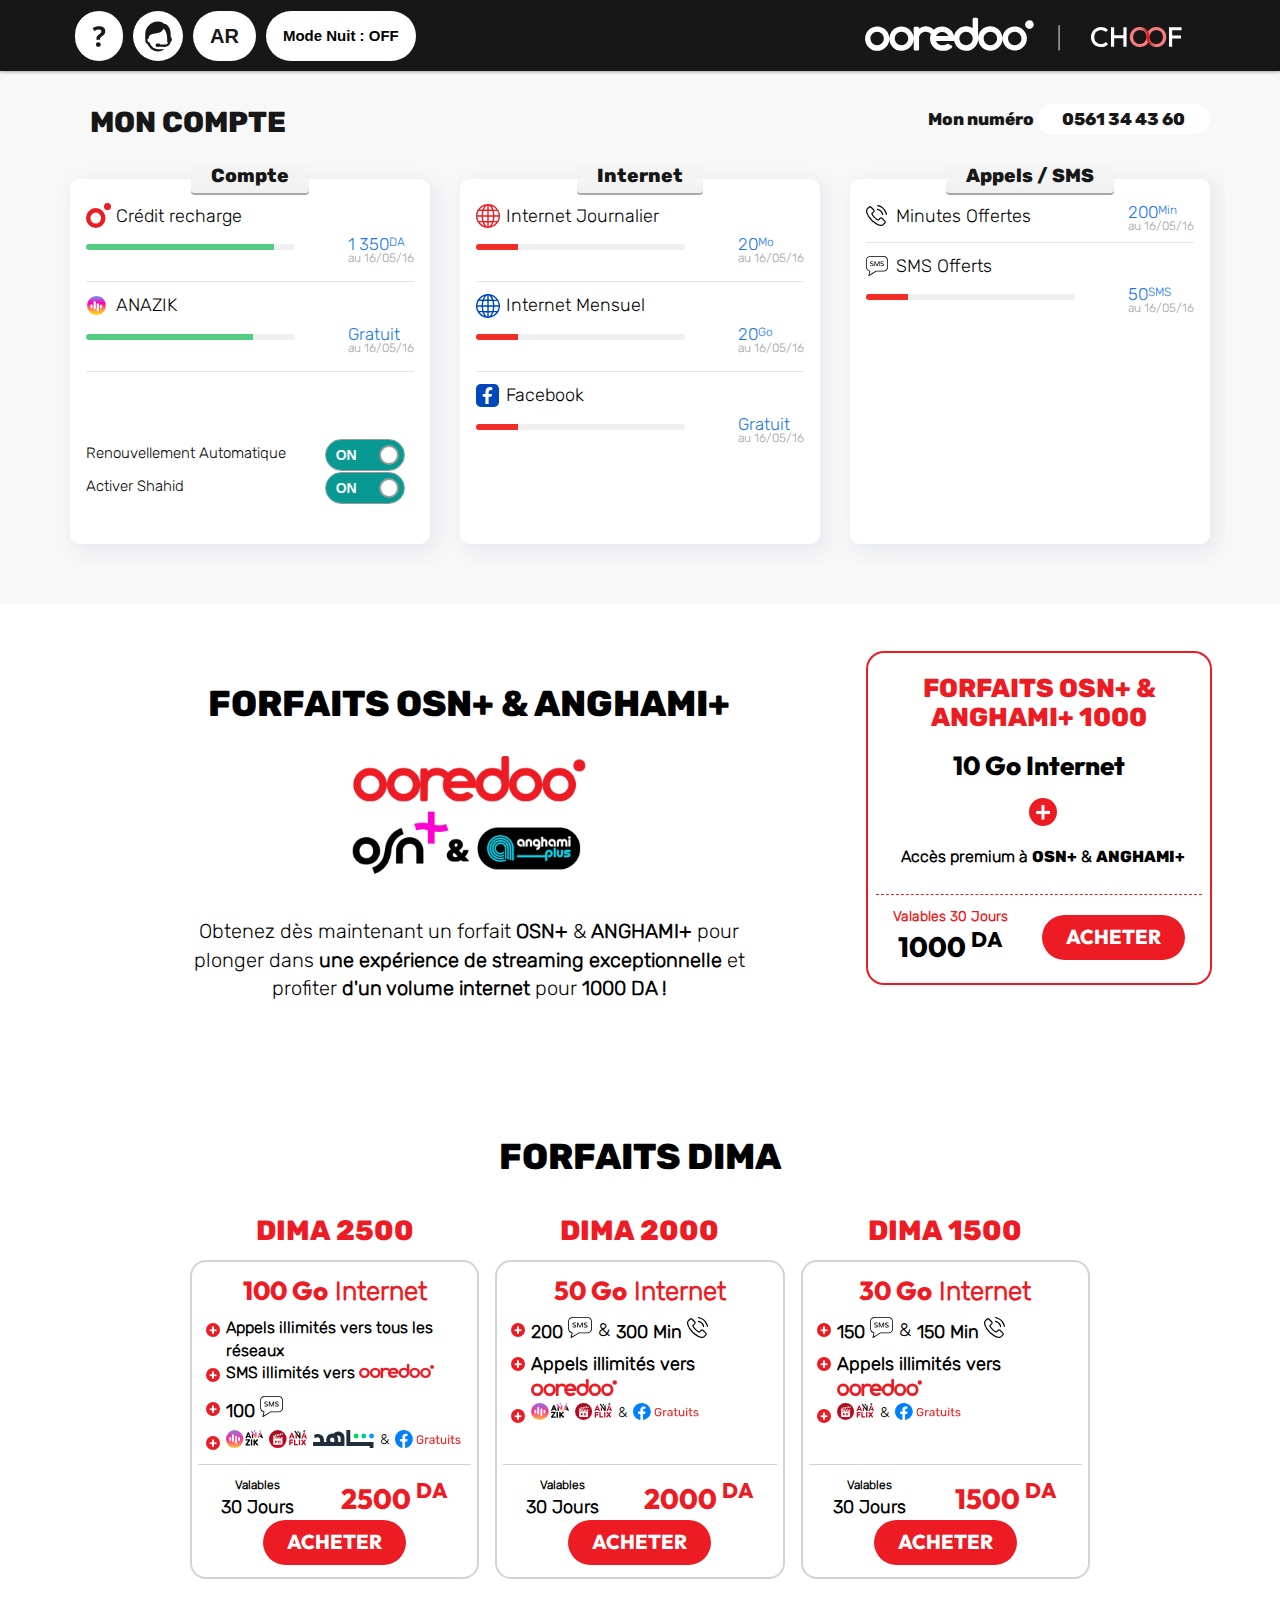
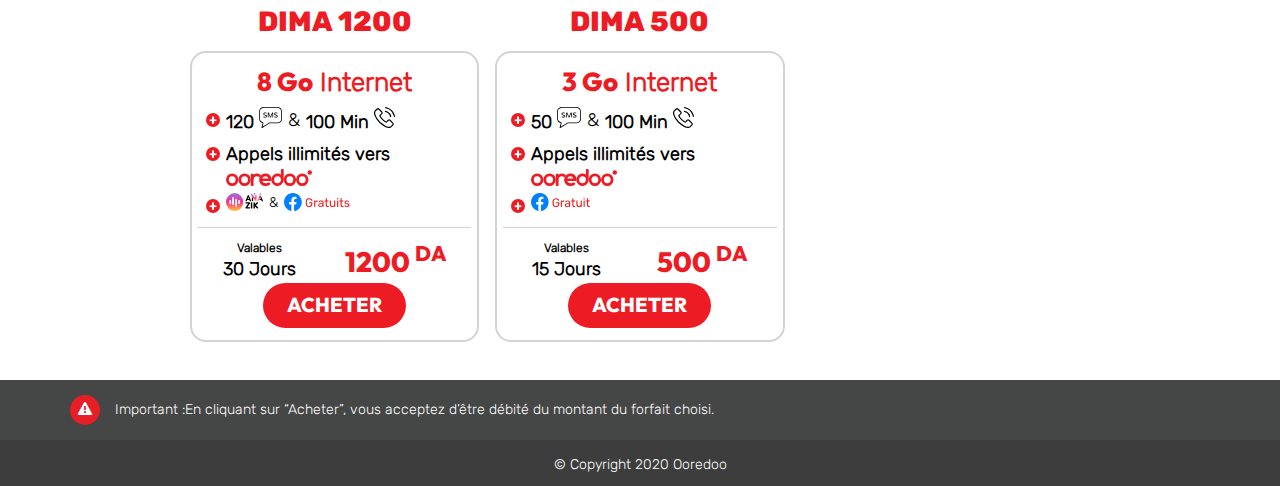
==== commit 2a9c8d69: "osn" ====
--- a/index.html
+++ b/index.html
@@ -131,8 +131,8 @@
                 <div class="ltm-modal-title text-red text-center fs-34 text-outfit-bold" id="buy-modal-title">
                     DIMA 500
                 </div>
-                <!--                <button class="ltm-close-btn" onclick="document.getElementById('buy-modal').close()">-->
-                <!--                    <img src="./images/components/close.png" alt="close"></button>-->
+                <button class="ltm-close-btn" onclick="document.getElementById('buy-modal').close()">
+                    <img src="./images/components/close.png" alt="close"></button>
             </div>
             <div class="ltm-modal-body">
                 <div style="padding: 1.2em;" class="text-center text-bold" id="buy-modal-msg">
@@ -162,8 +162,8 @@
                 <div class="ltm-modal-title text-red text-center fs-34 text-outfit-bold">
                     Félicitation !
                 </div>
-                <!--                <button class="ltm-close-btn" onclick="document.getElementById('congrats-modal').close()">-->
-                <!--                    <img src="./images/components/close.png" alt="close"></button>-->
+                <button class="ltm-close-btn" onclick="document.getElementById('congrats-modal').close()">
+                    <img src="./images/components/close.png" alt="close"></button>
             </div>
             <div class="ltm-modal-body">
                 <div style="padding: 1.2em;" class="text-center text-bold" id="congrats-modal-msg">
@@ -913,40 +913,40 @@
                             <div class="default-promo-header text-uppercase">
                                 <br>
                                 <br>
-                                <h2 class="text-rubik-bold text-uppercase fs-36 text-center">FORFAITS OSN+ & ANGHAMI</h2>
+                                <h2 class="text-rubik-bold text-uppercase fs-36 text-center">FORFAITS OSN+ & ANGHAMI+</h2>
                                 <br>
                             </div>
                             <img src="images/osn-anghami.png"/>
-                            <p>Obtenzez dés maintenant un forfait <b>OSN+</b> & <b>ANGHAMI</b> pour plonger dans <b>une expériance de streaming
-                                exceptionnelle</b> et profiter <b>d'un volume internet</b> pour <b>100 DA !</b>
+                            <p>Obtenez dès maintenant un forfait <b>OSN+</b> & <b>ANGHAMI+</b> pour plonger dans <b>une expérience de streaming
+                                exceptionnelle</b> et profiter <b>d'un volume internet</b> pour <b>1000 DA !</b>
                             </p>
                         </div>
                         <div id="promo-osn">
                             <div class="promo-card outline-red variation-1">
                                 <div class="promo-card-content">
                                     <h4 class="text-red text-uppercase text-center fs-26">
-                                        <span class="text-rubik-bold">forfaits OSN+ &amp; ANGHAMI</span>
+                                        <span class="text-rubik-bold">forfaits OSN+ &amp; ANGHAMI+ 1000</span>
                                     </h4>
                                     <h4 class="text-center fs-26"><span class="text-outfit">10 Go Internet</span>
                                     </h4>
                                     <ul class="offer-list" style="align-items: center;">
                                         <li class="big-before"></li>
                                         <li class="hide-before text-center" style="margin-top: 2rem">
-                                            <span class="text-bold fs-16">Accès premium à <b class="text-rubik-bold">OSN+</b> & <b class="text-rubik-bold">ANGHAMI</b></span>
+                                            <span class="text-bold fs-16">Accès premium à <b class="text-rubik-bold">OSN+</b> & <b class="text-rubik-bold">ANGHAMI+</b></span>
                                         </li>
                                     </ul>
                                     <div class="dima-footer">
 
-                                        <div class="price-duration fs-28">
+                                        <div class="price-duration fs-28" style="border-top: 1px dashed var(--ooredoo-red);">
                                                     <span class="text-bold text-center">
-                                                       <span class="fs-12">Valables</span>
-                                                       <span class="text-bold white-space-nowrap fs-18  text-red">30 Jours</span>
+                                                        <span class="fs-14 text-red white-space-nowrap">Valables 30 Jours</span>
+                                                         <span class="text-outfit">1000 <sup>DA</sup></span>
                                                     </span>
-                                            <span class="text-outfit">1000 <sup>DA</sup></span>
+                                            <div class="center">
+                                                <button id="card-action-osn" class="red-btn text-outfit border-round fs-20">ACHETER</button>
+                                            </div>
                                         </div>
-                                        <div class="center">
-                                            <button id="card-action-osn" class="red-btn text-outfit border-round fs-20">ACHETER</button>
-                                        </div>
+
                                     </div>
                                 </div>
                             </div>
@@ -954,7 +954,7 @@
                                 (() => {
                                     const data = [
                                         {
-                                            title: "ANGHAMI & OSN+",
+                                            title: "ANGHAMI+ & OSN+",
                                             price: 1000,
                                             gigas: 100,
                                             minutes: 0,
@@ -964,7 +964,7 @@
                                             duration: "30 Jours",
                                             bonus: ["fb", "anazik", "shahid", "anaflix"],
                                             msgs: {
-                                                confirm: "Profitez du meilleur du divertissement en un seul forfait ! Un accès premium à OSN+ et Anghami + 10Go d'internet dédié pendant 1 mois.\n Le Forfait est auto-renouvlable",
+                                                confirm: "Profitez du meilleur du divertissement en un seul forfait ! Un accès premium à OSN+ et Anghami+ + 10Go d'internet dédié pendant 1 mois.\n Le Forfait est auto-renouvlable",
                                                 congrats: "Vous avez activé votre forfait avec succès.\nTelechargez Anghgami et OSN+ pour profiter de votre abonement.",
                                                 noCredit: "Votre crédit est insuffisant. Veuillez recharger votre compte.",
                                             }
--- a/css/recharge-custom.css
+++ b/css/recharge-custom.css
@@ -987,11 +987,11 @@
     overflow: hidden;
     margin-top: 0;
     padding: 20px 0;
-    /*background-color: white;*/
+    background-color: white;
 }
 
 .dark .default-promo {
-    /*background-color: var(--ooredoo-dark);*/
+    background-color: var(--ooredoo-dark);
 }
 #main-content , #page {
     background-color: white!important;
--- a/css/recharge-card.css
+++ b/css/recharge-card.css
@@ -181,7 +181,8 @@
 
             .promo-card-title {
                 color: var(--ooredoo-red);
-                background-color: var(--ooredoo-bg-light);
+                /*background-color: var(--ooredoo-bg-light);*/
+                background-color: white;
             }
         }
 
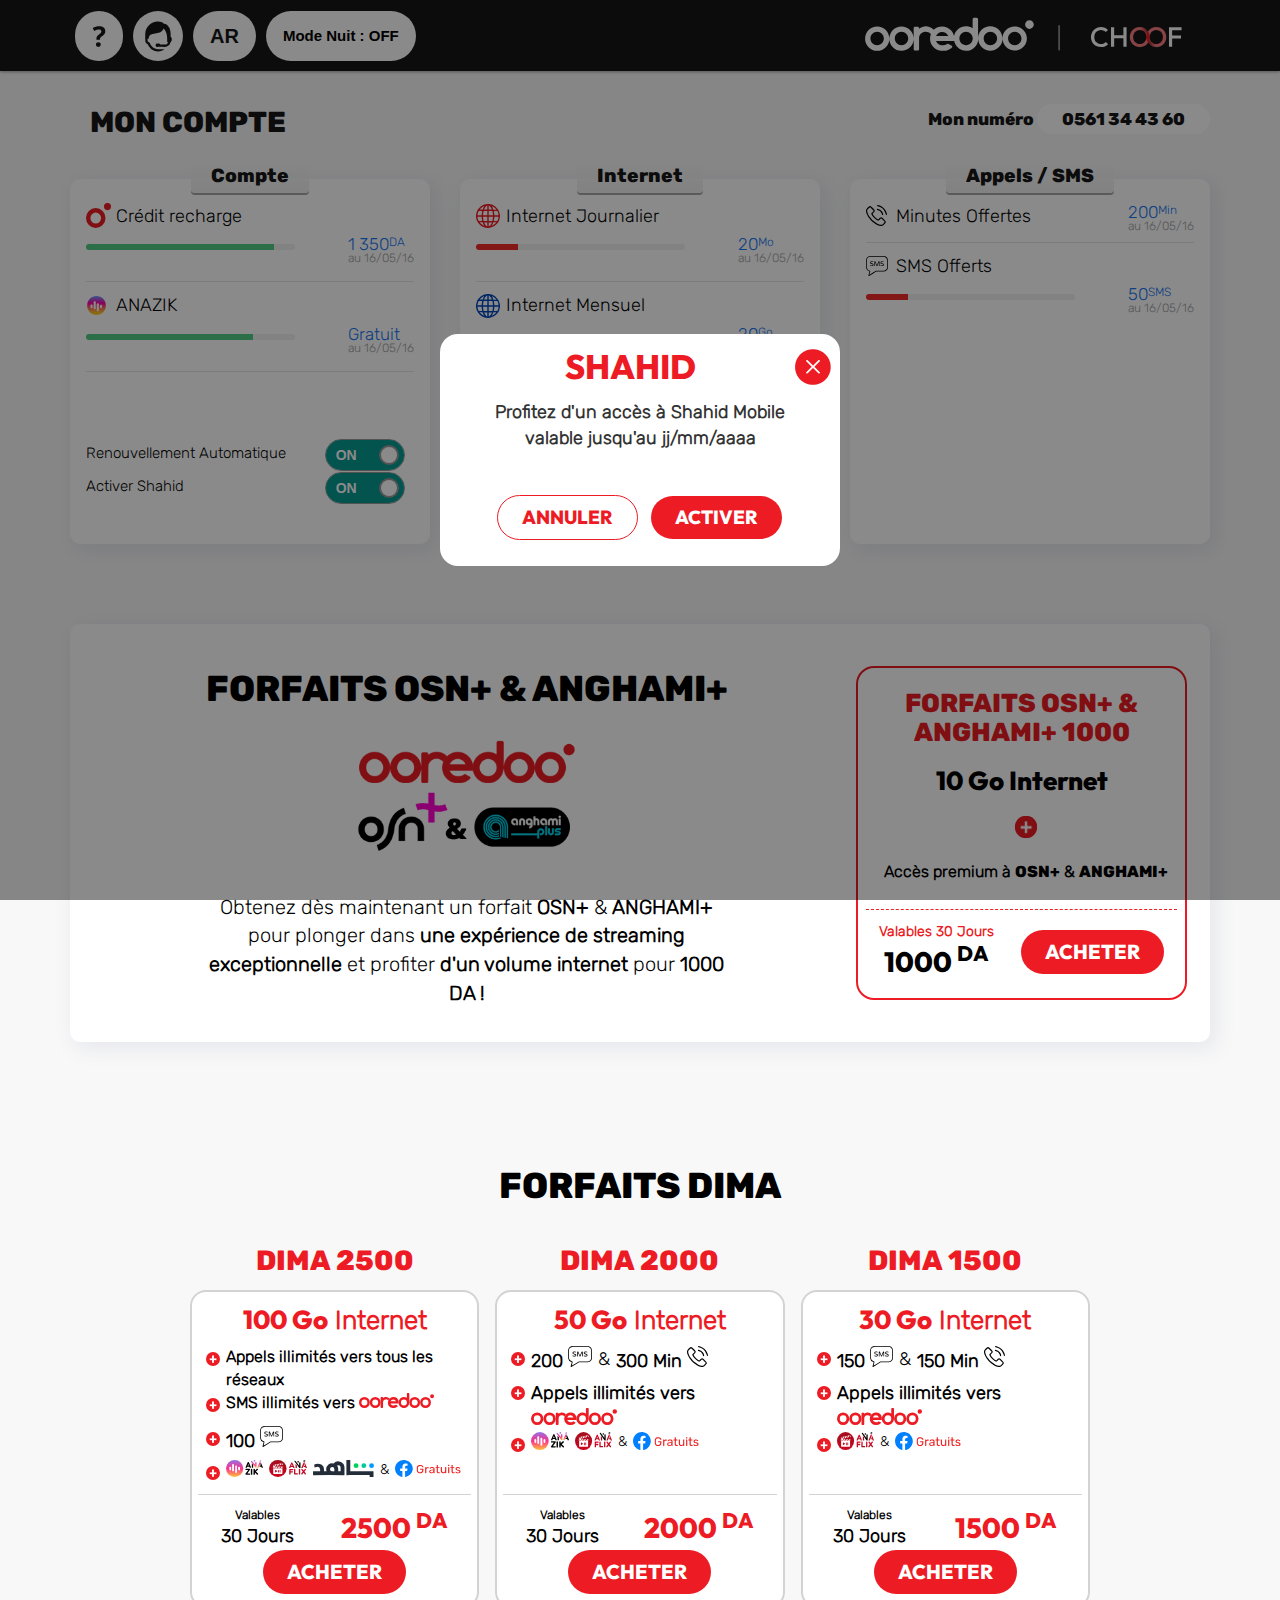
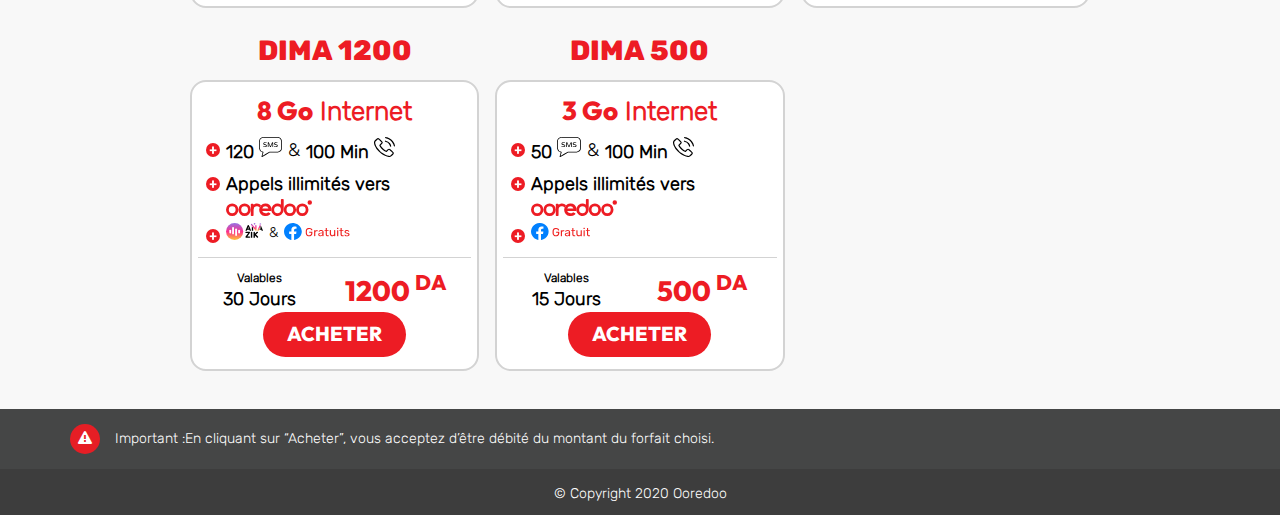
==== commit 0c9b9dec: "arabic done" ====
--- a/index.html
+++ b/index.html
@@ -911,8 +911,6 @@
                     <div class="promo-anghami">
                         <div class="forfait-osd-anghami">
                             <div class="default-promo-header text-uppercase">
-                                <br>
-                                <br>
                                 <h2 class="text-rubik-bold text-uppercase fs-36 text-center">FORFAITS OSN+ & ANGHAMI+</h2>
                                 <br>
                             </div>
--- a/css/recharge-custom.css
+++ b/css/recharge-custom.css
@@ -987,7 +987,7 @@
     overflow: hidden;
     margin-top: 0;
     padding: 20px 0;
-    background-color: white;
+    background-color: var(--ooredoo-bg-light);
 }
 
 .dark .default-promo {
--- a/css/recharge-card.css
+++ b/css/recharge-card.css
@@ -112,6 +112,7 @@
                 &.big-before:before {
                     height: 28px;
                     width: 28px;
+                    scale: 0.8;
                 }
 
                 > span {
@@ -181,8 +182,8 @@
 
             .promo-card-title {
                 color: var(--ooredoo-red);
-                /*background-color: var(--ooredoo-bg-light);*/
-                background-color: white;
+                background-color: var(--ooredoo-bg-light);
+                /*background-color: white;*/
             }
         }
 
@@ -358,12 +359,19 @@
     align-items: center;
     justify-content: center;
     margin-bottom: 5vw;
+    background-color: white;
+    box-shadow: 5px 5px 20px 2px #e7e8ee;
+    border-radius: 10px;
+    padding: 2.5rem;
+    gap:2rem;
     > div:first-child {
-        width: 70%;
+        /*width: 70%;*/
+        flex: 1;
         display: flex;
         align-items: center;
         justify-content: center;
         flex-direction: column;
+
 
         > img {
             max-width: 30%;
@@ -378,8 +386,13 @@
     }
 
     > div:nth-child(2) {
-        width: 30%
-    }
+        width: 30%;
+
+    }
+}
+.dark .promo-anghami{
+    background-color: var(--ooredoo-dark);
+    box-shadow: 5px 5px 20px 2px #1a1919;
 }
 @media (max-width: 700px) {
     .promo-anghami {
